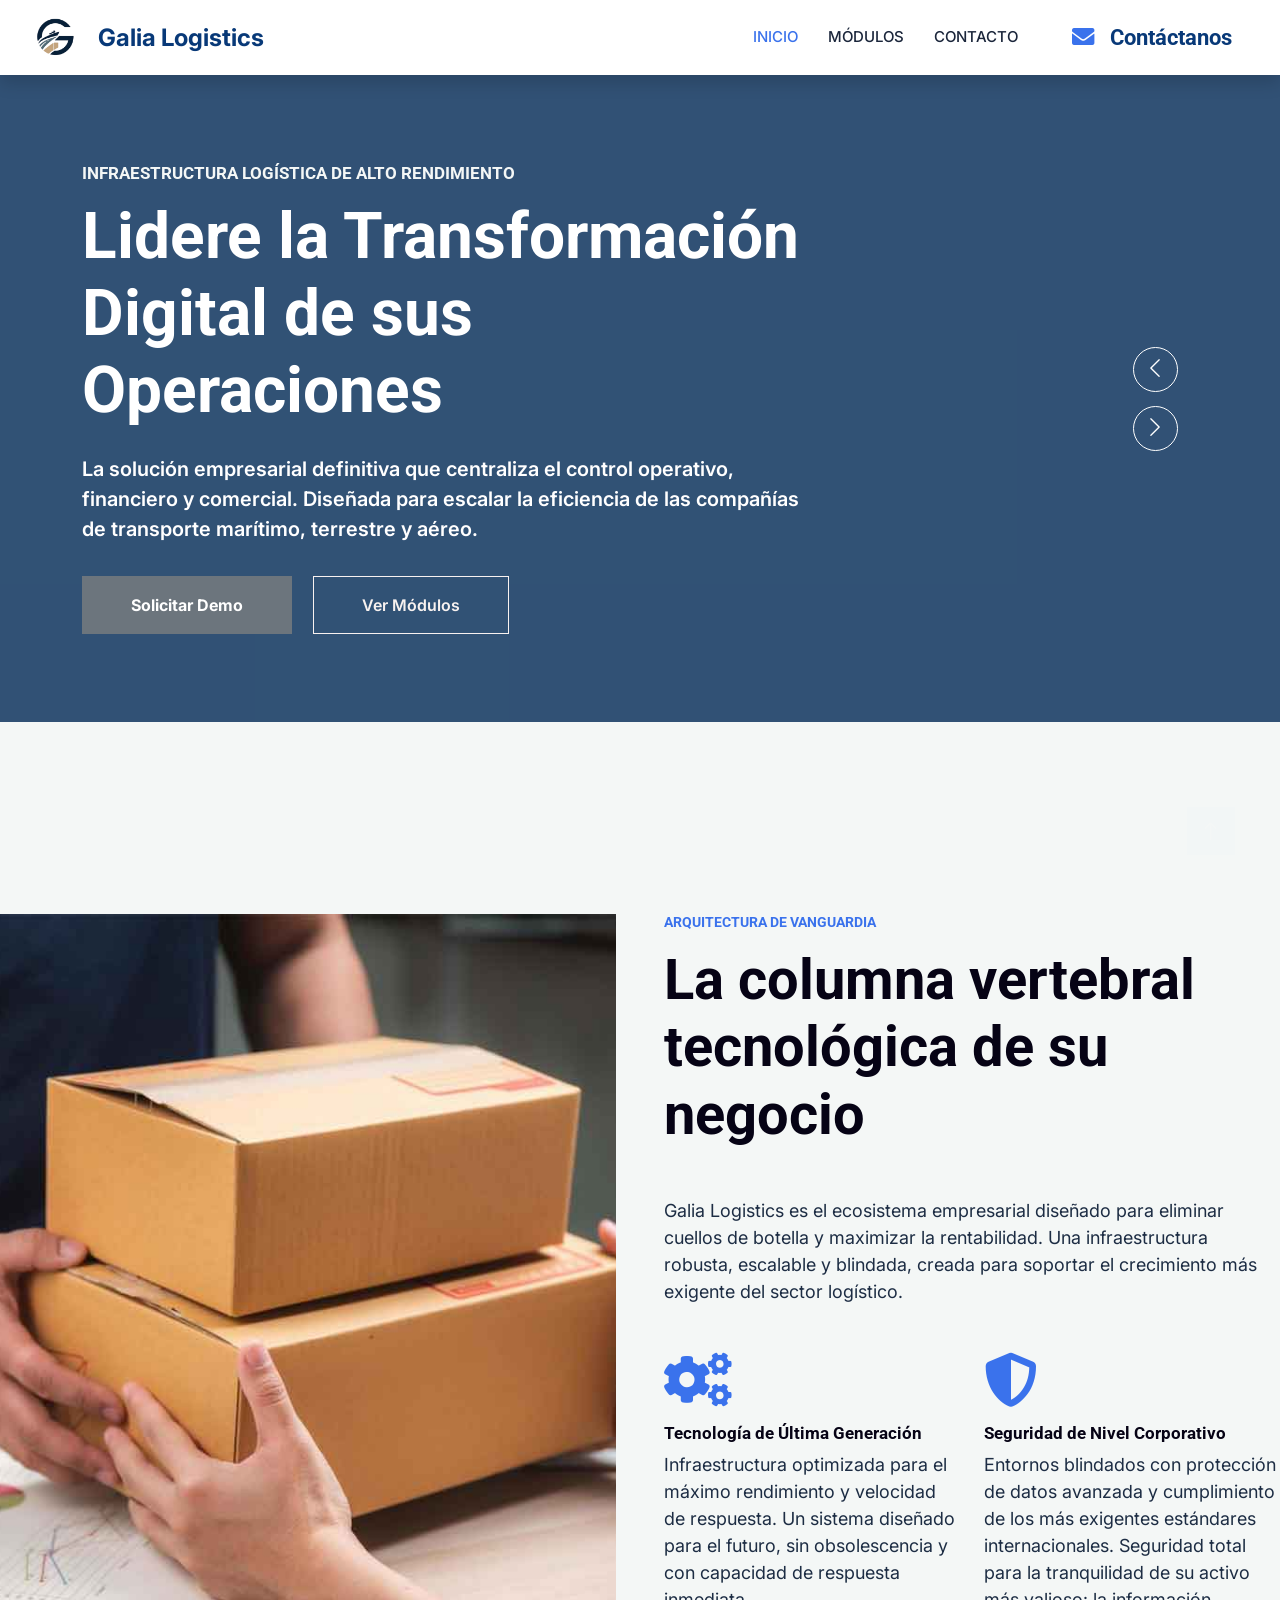
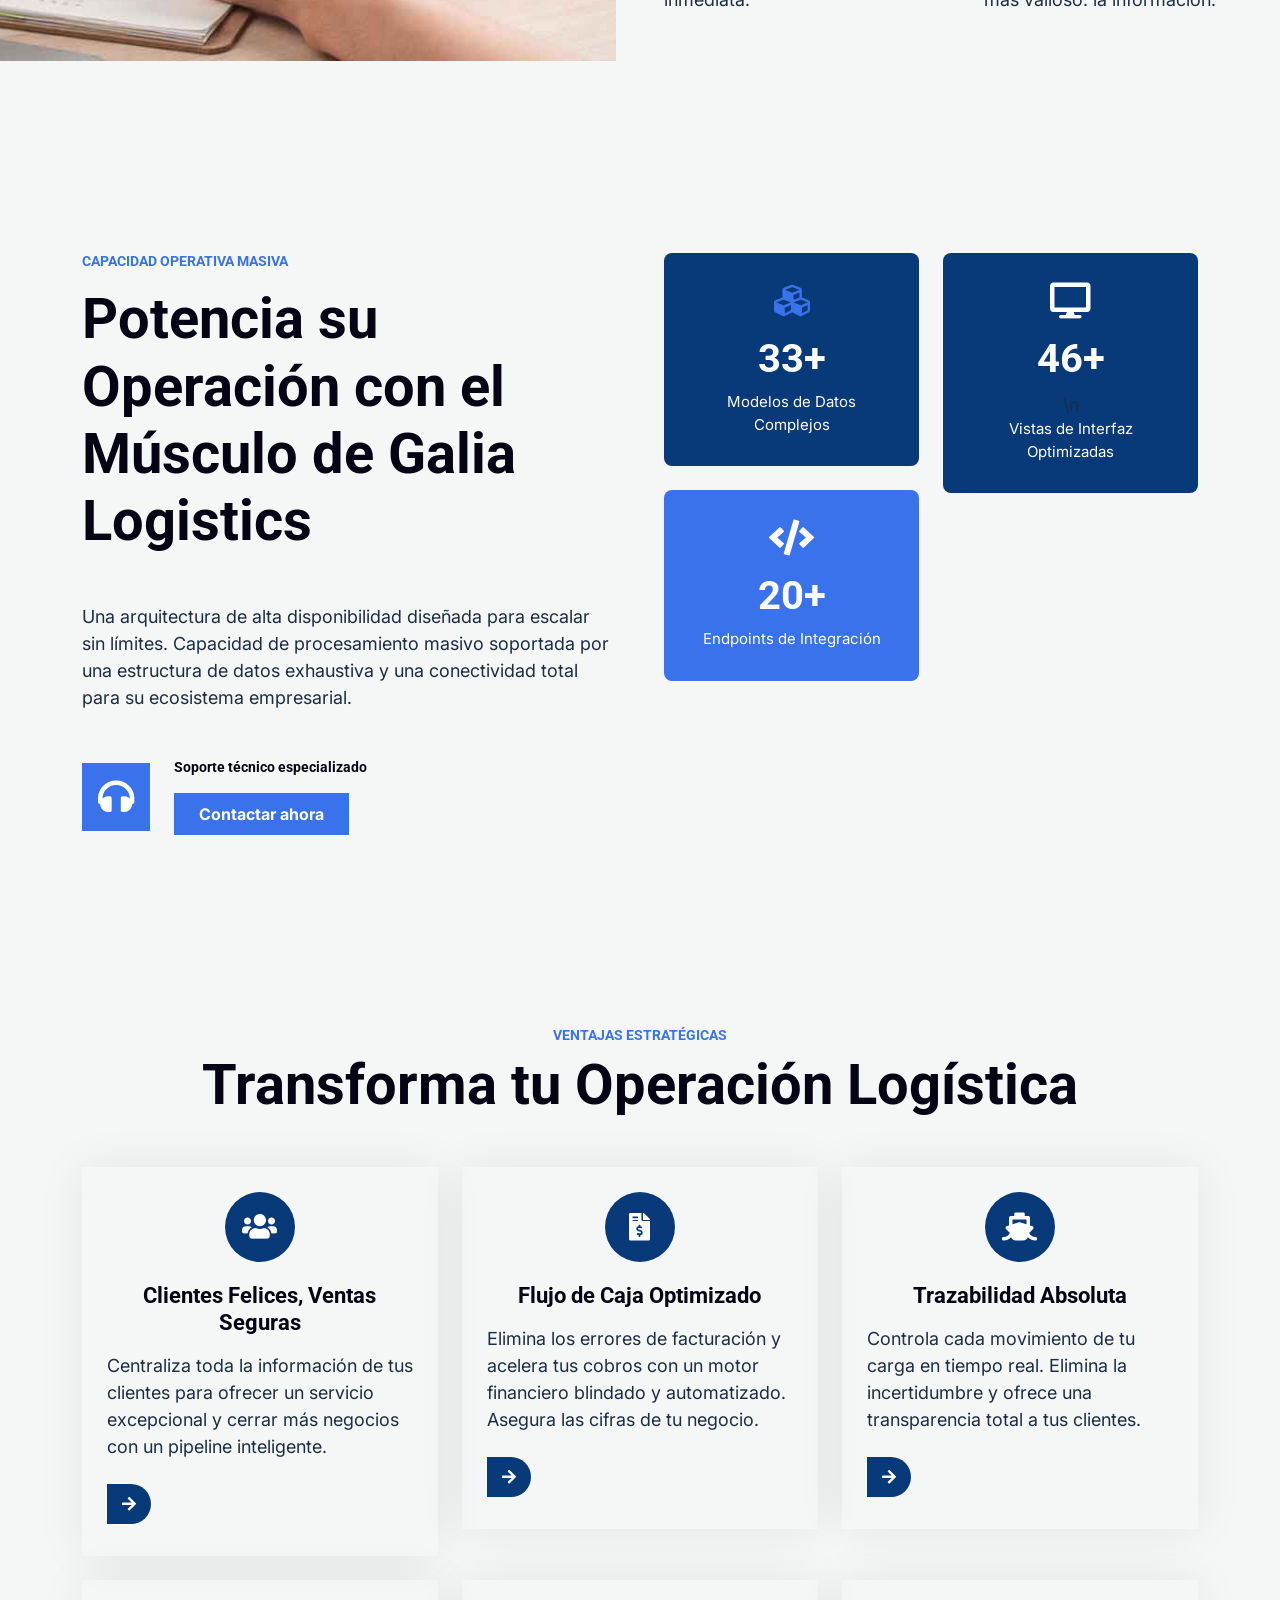
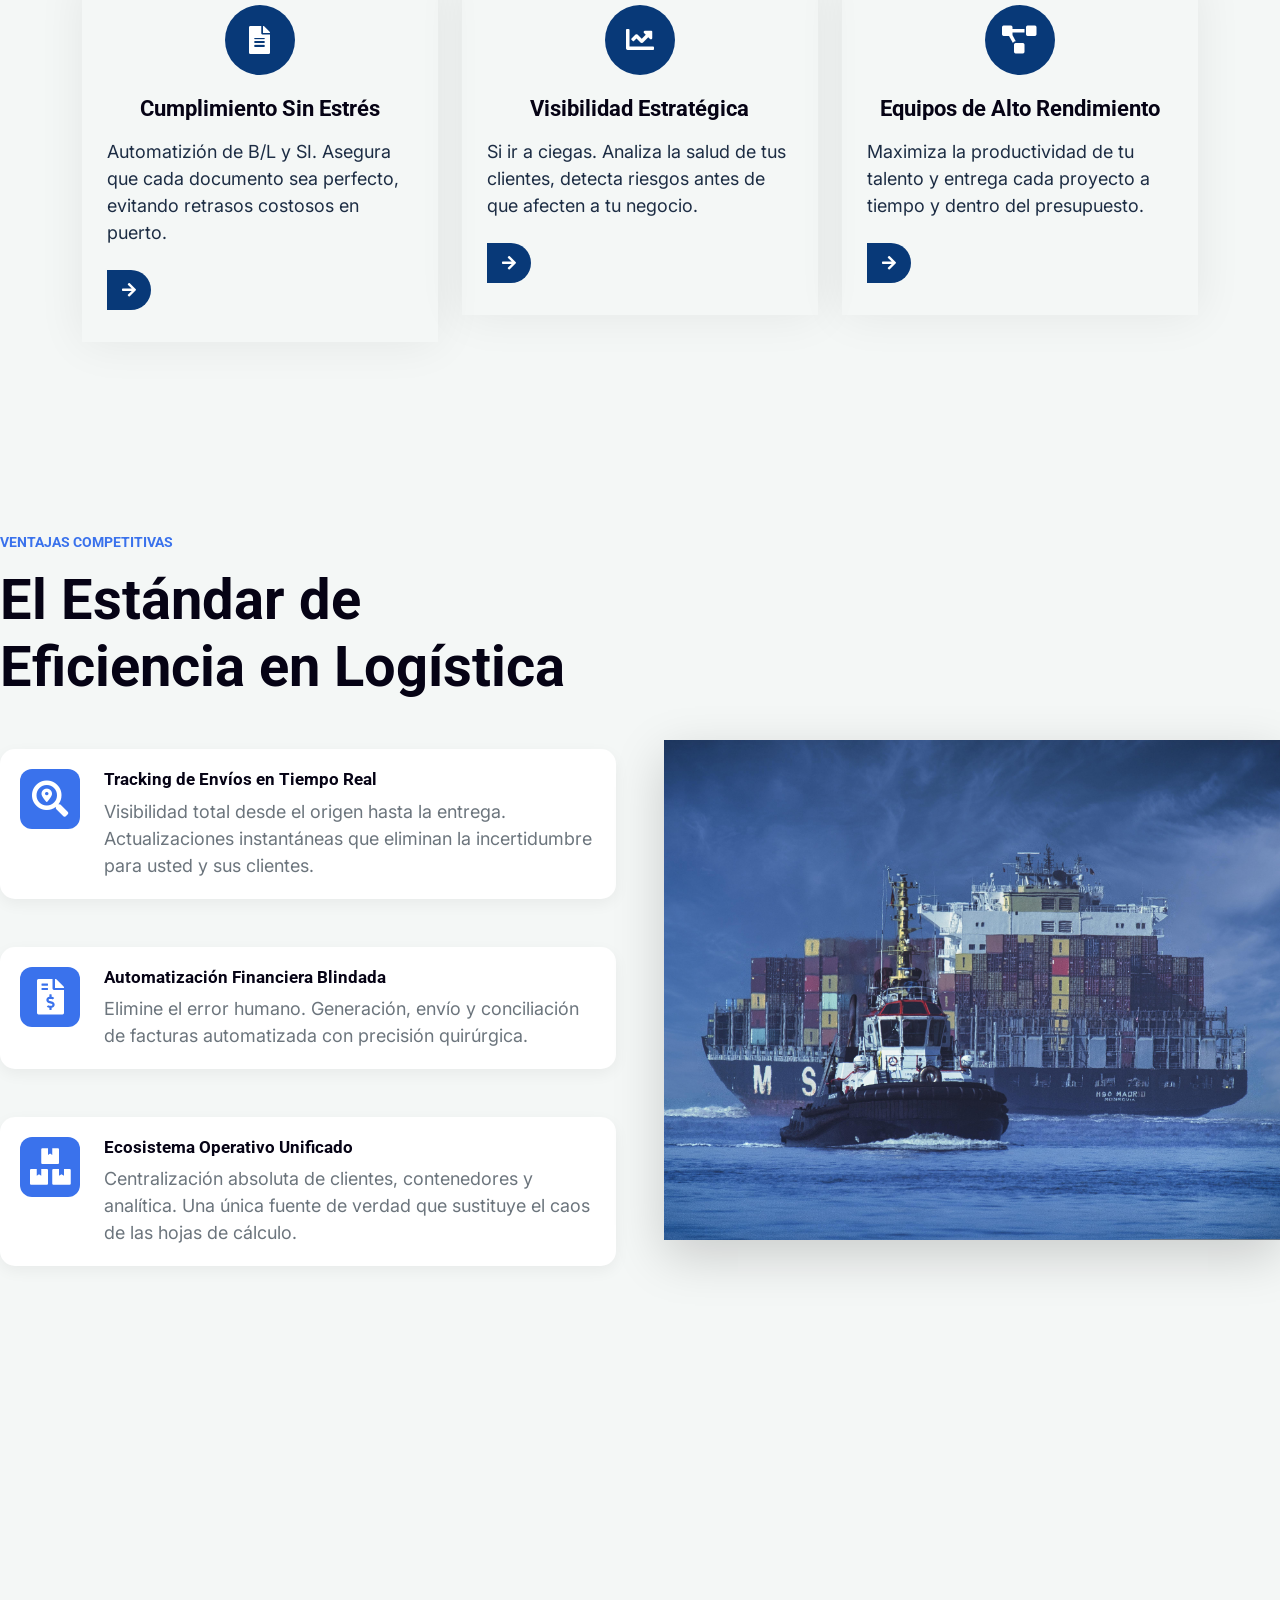
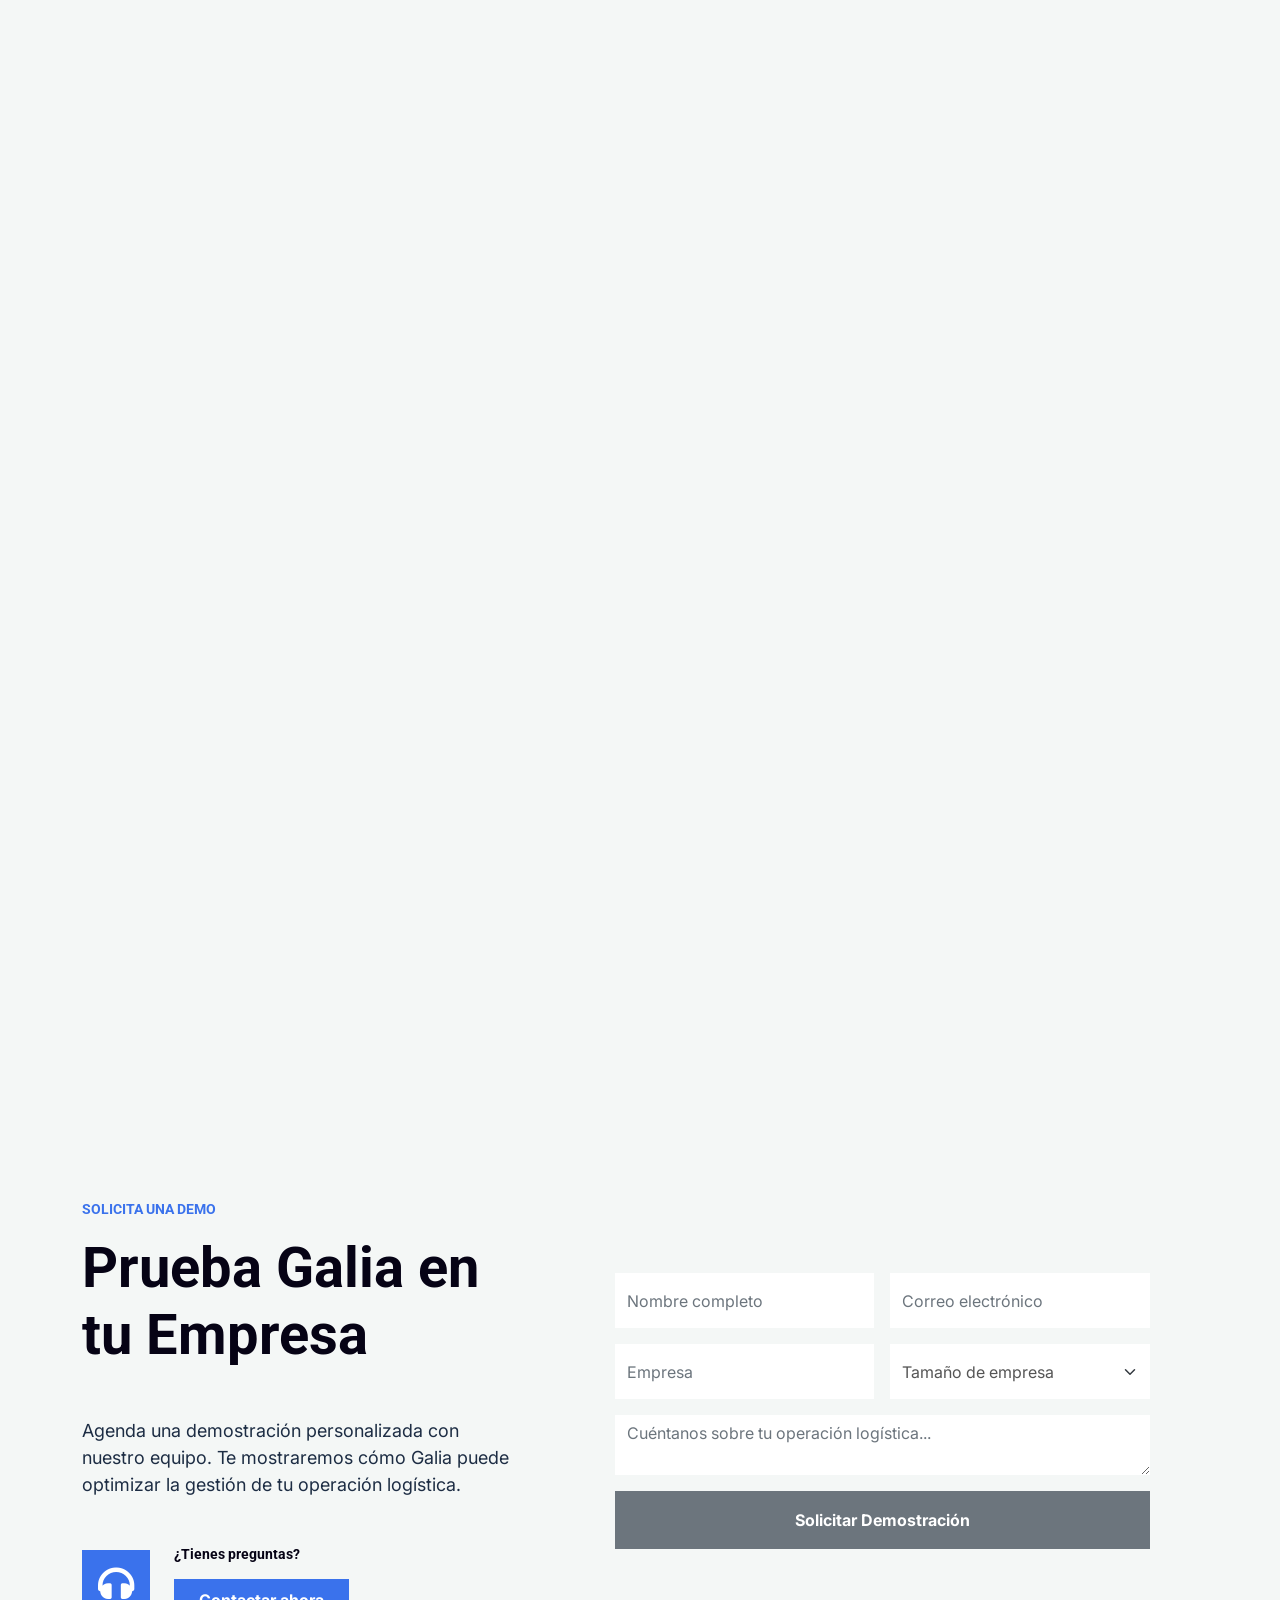
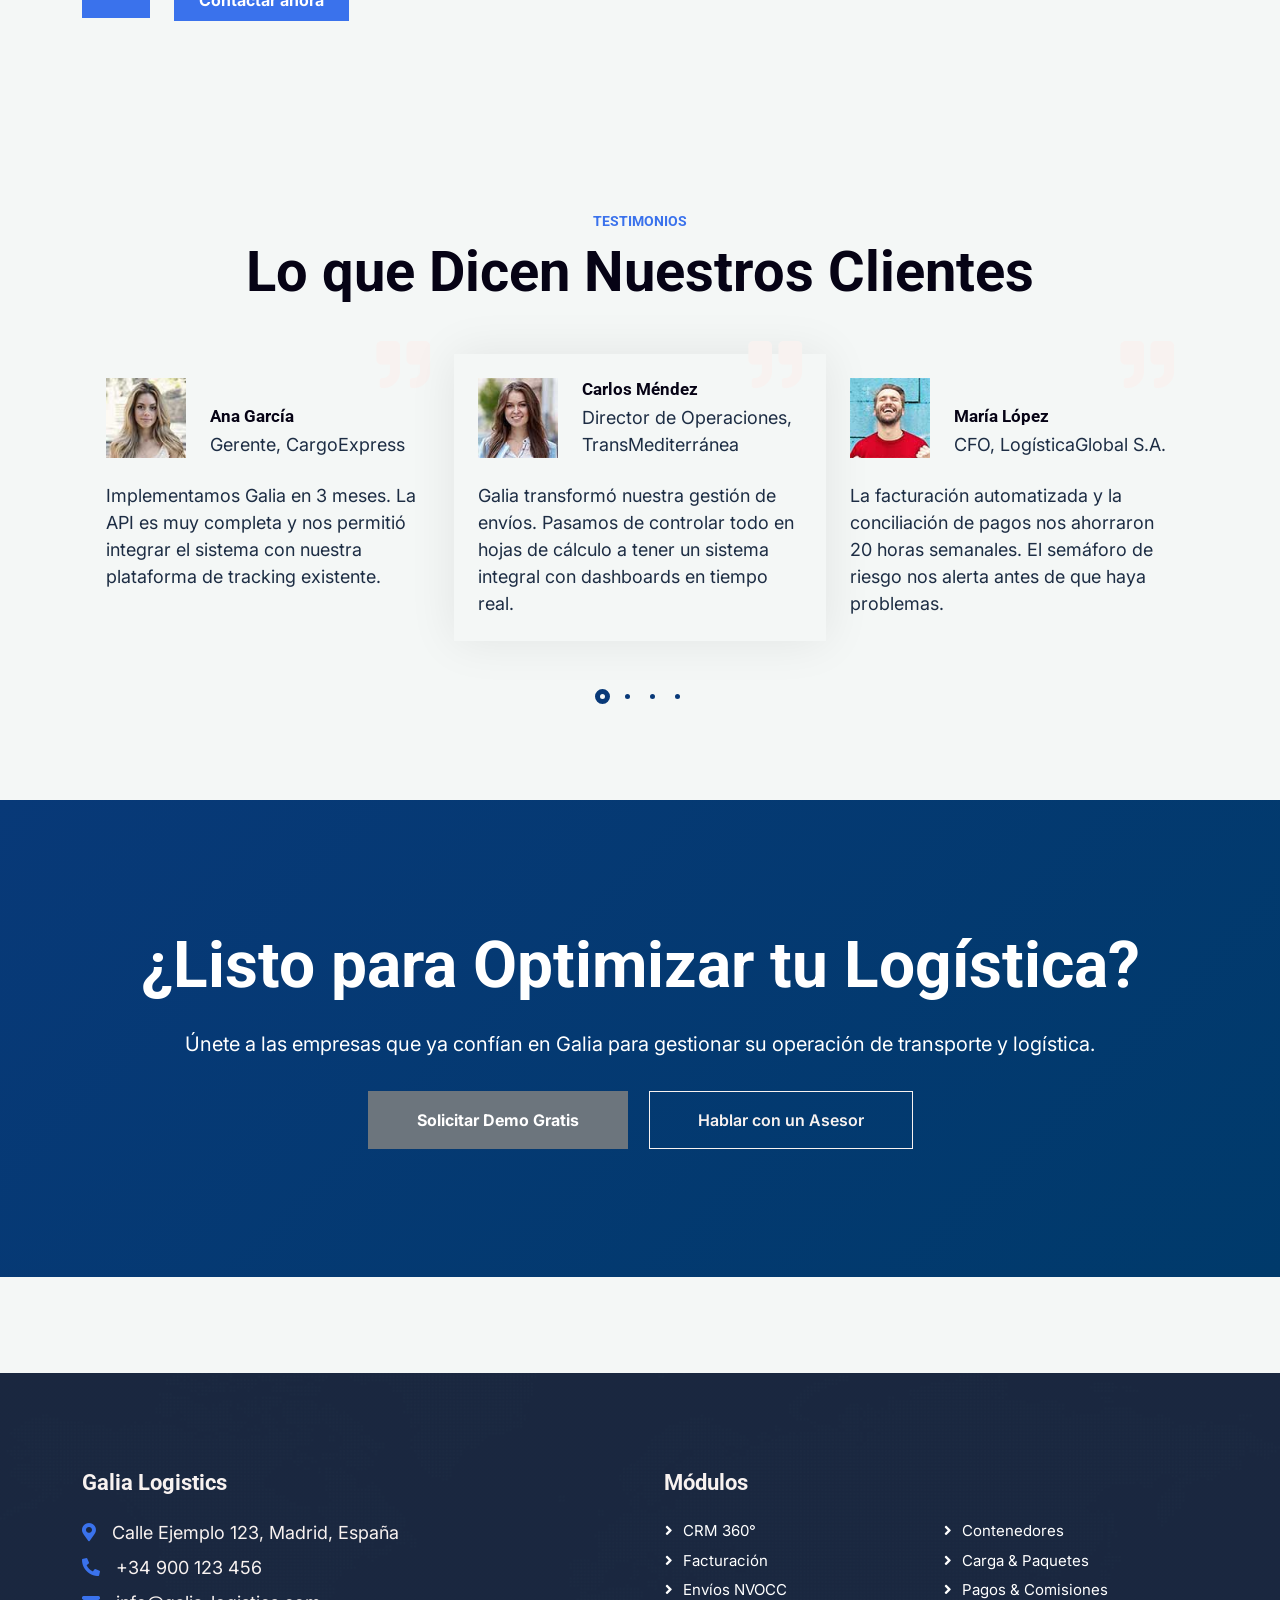
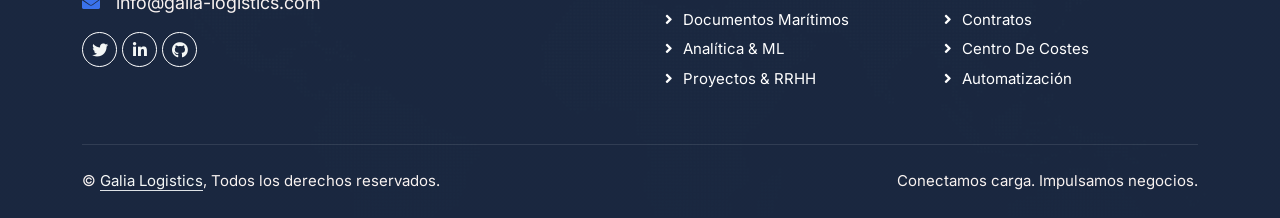
==== index.html @ 7c25c816 "Initial commit" ====
<!DOCTYPE html>
<html lang="es">

<head>
    <meta charset="utf-8">
    <title>Galia Logistics | ERP Inteligente para Transporte y Logística</title>
    <meta content="width=device-width, initial-scale=1.0" name="viewport">
    <meta content="ERP especializado en el sector del transporte y la logística. Gestión de flotas, rutas, facturación, envíos y más." name="description">
    <meta content="ERP logística, transporte, NVOCC, facturación, envíos, contenedores, flotas" name="keywords">

    <!-- Favicon -->
    <link href="img/favicon.ico" rel="icon">

    <!-- Google Web Fonts -->
    <link rel="preconnect" href="https://fonts.googleapis.com">
    <link rel="preconnect" href="https://fonts.gstatic.com" crossorigin>
    <link href="https://fonts.googleapis.com/css2?family=Inter:wght@400;600&family=Roboto:wght@500;700&display=swap" rel="stylesheet">

    <!-- Icon Font Stylesheet -->
    <link href="https://cdnjs.cloudflare.com/ajax/libs/font-awesome/5.10.0/css/all.min.css" rel="stylesheet">
    <link href="https://cdn.jsdelivr.net/npm/bootstrap-icons@1.4.1/font/bootstrap-icons.css" rel="stylesheet">

    <!-- Libraries Stylesheet -->
    <link href="lib/animate/animate.min.css" rel="stylesheet">
    <link href="lib/owlcarousel/assets/owl.carousel.min.css" rel="stylesheet">

    <!-- Customized Bootstrap Stylesheet -->
    <link href="css/bootstrap.min.css" rel="stylesheet">

    <!-- Template Stylesheet -->
    <link href="css/style.css" rel="stylesheet">
</head>

<body>
    <!-- Spinner Start -->
    <div id="spinner" class="show bg-white position-fixed translate-middle w-100 vh-100 top-50 start-50 d-flex align-items-center justify-content-center">
        <div class="spinner-grow" style="width: 3rem; height: 3rem; background-color: var(--secondary);" role="status">
            <span class="sr-only">Loading...</span>
        </div>
    </div>
    <!-- Spinner End -->


    <!-- Navbar Start -->
    <nav class="navbar navbar-expand-lg bg-white navbar-light shadow sticky-top p-0">
        <a href="index.html" class="navbar-brand d-flex align-items-center px-4 px-lg-5">
            <img src="img/galia_logo.png" alt="Galia Logistics" style="height: 70px; width: auto;" class="me-2">
            <span class="fw-bold" style="color: var(--primary); font-size: 1.5rem;">Galia Logistics</span>
        </a>
        <button type="button" class="navbar-toggler me-4" data-bs-toggle="collapse" data-bs-target="#navbarCollapse">
            <span class="navbar-toggler-icon"></span>
        </button>
        <div class="collapse navbar-collapse" id="navbarCollapse">
            <div class="navbar-nav ms-auto p-4 p-lg-0">
                <a href="index.html" class="nav-item nav-link active">Inicio</a>
                
                <a href="service.html" class="nav-item nav-link">Módulos</a>
                
                <a href="contact.html" class="nav-item nav-link">Contacto</a>
            </div>
            <h4 class="m-0 ms-lg-4 pe-lg-5 d-none d-lg-block"><a href="contact.html" class="text-decoration-none"><i class="fa fa-envelope me-3" style="color: var(--secondary);"></i><span style="color: var(--primary);">Contáctanos</span></a></h4>
        </div>
    </nav>
    <!-- Navbar End -->


    <!-- Carousel Start -->
    <div class="container-fluid p-0 pb-5">
        <div class="owl-carousel header-carousel position-relative mb-5">
            <div class="owl-carousel-item position-relative">
                <video class="img-fluid w-100 h-100" src="img/carousel-1.mp4" poster="img/carousel-1.jpg" style="object-fit: cover;" autoplay loop muted playsinline></video>
                <div class="position-absolute top-0 start-0 w-100 h-100 d-flex align-items-center" style="background: rgba(0, 40, 85, .80);">
                    <div class="container">
                        <div class="row justify-content-start">
                            <div class="col-10 col-lg-8">
                                 <h5 class="text-uppercase mb-3 animated slideInDown" style="color: var(--light);">Infraestructura Logística de Alto Rendimiento</h5>
                                 <h1 class="display-3 text-white animated slideInDown mb-4">Lidere la Transformación Digital de sus Operaciones</h1>
                                 <p class="fs-5 fw-medium text-white mb-4 pb-2">La solución empresarial definitiva que centraliza el control operativo, financiero y comercial. Diseñada para escalar la eficiencia de las compañías de transporte marítimo, terrestre y aéreo.</p>
                                <a href="contact.html" class="btn py-md-3 px-md-5 me-3 animated slideInLeft" style="background-color: var(--accent); color: #FFFFFF; font-weight: 700;">Solicitar Demo</a>
                                <a href="service.html" class="btn btn-outline-light py-md-3 px-md-5 animated slideInRight">Ver Módulos</a>
                            </div>
                        </div>
                    </div>
                </div>
            </div>
            <div class="owl-carousel-item position-relative">
                <video class="img-fluid w-100 h-100" src="img/carousel-2.mp4" style="object-fit: cover;" autoplay loop muted playsinline></video>
                <div class="position-absolute top-0 start-0 w-100 h-100 d-flex align-items-center" style="background: rgba(0, 40, 85, .80);">
                    <div class="container">
                        <div class="row justify-content-start">
                            <div class="col-10 col-lg-8">
                                 <h5 class="text-uppercase mb-3 animated slideInDown" style="color: var(--secondary);">Inteligencia de Negocio Avanzada</h5>
                                 <h1 class="display-3 text-white animated slideInDown mb-4">Decisiones Estratégicas basadas en <span style="color: var(--secondary);">Datos Reales</span></h1>
                                 <p class="fs-5 fw-medium text-white mb-4 pb-2">Anticípese al mercado con proyecciones de ingresos precisas, scoring de salud de clientes y detección proactiva de riesgos. Transforme su información en una ventaja competitiva sostenible.</p>
                                
                                <a href="contact.html" class="btn btn-outline-light py-md-3 px-md-5 animated slideInRight">Hablar con un Asesor</a>
                            </div>
                        </div>
                    </div>
                </div>
            </div>
        </div>
    </div>
    <!-- Carousel End -->


    <!-- About Start -->
    <div class="container-fluid overflow-hidden py-5 px-lg-0">
        <div class="container about py-5 px-lg-0">
            <div class="row g-5 mx-lg-0">
                <div class="col-lg-6 ps-lg-0 wow fadeInLeft" data-wow-delay="0.1s" style="min-height: 400px;">
                    <div class="position-relative h-100">
                        <img class="position-absolute img-fluid w-100 h-100" src="img/about.jpg" style="object-fit: cover;" alt="Galia ERP Plataforma">
                    </div>
                </div>
                <div class="col-lg-6 about-text wow fadeInUp" data-wow-delay="0.3s">
                     <h6 class="text-uppercase mb-3" style="color: var(--teal);">Arquitectura de Vanguardia</h6>
                     <h1 class="mb-5">La columna vertebral tecnológica de su negocio</h1>
                     <p class="mb-5">Galia Logistics es el ecosistema empresarial diseñado para eliminar cuellos de botella y maximizar la rentabilidad. Una infraestructura robusta, escalable y blindada, creada para soportar el crecimiento más exigente del sector logístico.</p>
                    <div class="row g-4 mb-5">
                         <div class="col-sm-6 wow fadeIn" data-wow-delay="0.5s">
                             <i class="fa fa-cogs fa-3x mb-3" style="color: var(--secondary);"></i>
                             <h5>Tecnología de Última Generación</h5>
                             <p class="m-0">Infraestructura optimizada para el máximo rendimiento y velocidad de respuesta. Un sistema diseñado para el futuro, sin obsolescencia y con capacidad de respuesta inmediata.</p>
                         </div>
                         <div class="col-sm-6 wow fadeIn" data-wow-delay="0.7s">
                             <i class="fa fa-shield-alt fa-3x mb-3" style="color: var(--secondary);"></i>
                             <h5>Seguridad de Nivel Corporativo</h5>
                             <p class="m-0">Entornos blindados con protección de datos avanzada y cumplimiento de los más exigentes estándares internacionales. Seguridad total para la tranquilidad de su activo más valioso: la información.</p>
                         </div>
                    </div>
                    
                </div>
            </div>
        </div>
    </div>
    <!-- About End -->


    <!-- Fact Start -->
    <div class="container-xxl py-5">
        <div class="container py-5">
            <div class="row g-5">
                <div class="col-lg-6 wow fadeInUp" data-wow-delay="0.1s">
                     <h6 class="text-uppercase mb-3" style="color: var(--teal);">Capacidad Operativa Masiva</h6>
                     <h1 class="mb-5">Potencia su Operación con el Músculo de Galia Logistics</h1>
                     <p class="mb-5">Una arquitectura de alta disponibilidad diseñada para escalar sin límites. Capacidad de procesamiento masivo soportada por una estructura de datos exhaustiva y una conectividad total para su ecosistema empresarial.</p>
                    <div class="d-flex align-items-center">
                        <i class="fa fa-headphones fa-2x flex-shrink-0 p-3 text-white" style="background-color: var(--secondary);"></i>
                        <div class="ps-4">
                            <h6>Soporte técnico especializado</h6>
                            <a href="contact.html" class="btn py-2 px-4 mt-2" style="background-color: var(--secondary); color: #FFFFFF; font-weight: 700;">Contactar ahora</a>
                        </div>
                    </div>
                </div>
                <div class="col-lg-6">
                    <div class="row g-4">
                        <div class="col-sm-6">
                            <div class="stat-card wow fadeIn" data-wow-delay="0.3s">
                                <i class="fa fa-cubes fa-2x mb-3" style="color: var(--secondary);"></i>
                                 <h2 class="text-white mb-2"><span data-toggle="counter-up">50</span>+</h2>                              <p class="text-white mb-0">Modelos de Datos Complejos</p>
                            </div>
                            <div class="stat-card mt-4 wow fadeIn" data-wow-delay="0.5s" style="background-color: var(--teal);">
                                <i class="fa fa-code fa-2x mb-3 text-white"></i>
                                 <h2 class="text-white mb-2"><span data-toggle="counter-up">30</span>+</h2>                              <p class="text-white mb-0">Endpoints de Integración</p>
                            </div>
                        </div>
                        <div class="col-sm-6">
                            <div class="stat-card mt-4 mt-sm-0 wow fadeIn" data-wow-delay="0.7s" style="background-color: var(--primary);">
                                <i class="fa fa-desktop fa-2x mb-3 text-white"></i>
                                 <h2 class="text-white mb-2"><span data-toggle="counter-up">70</span>+</h2>\n                                 <p class="text-white mb-0">Vistas de Interfaz Optimizadas</p>
                            </div>
                        </div>
                    </div>
                </div>
            </div>
        </div>
    </div>
    <!-- Fact End -->


    <!-- Service Start -->
    <div class="container-xxl py-5">
        <div class="container py-5">
            <div class="text-center wow fadeInUp" data-wow-delay="0.1s">
                <h6 class="text-uppercase" style="color: var(--teal);">Ventajas Estratégicas</h6>
                <h1 class="mb-5">Transforma tu Operación Logística</h1>
            </div>
            <div class="row g-4">
                <div class="col-md-6 col-lg-4 wow fadeInUp" data-wow-delay="0.3s">
                    <div class="service-item p-4 module-item">
                        <div class="module-icon mx-auto">
                            <i class="fa fa-users"></i>
                        </div>
                        <h4 class="mb-3 text-center">Clientes Felices, Ventas Seguras</h4>
                        <p>Centraliza toda la información de tus clientes para ofrecer un servicio excepcional y cerrar más negocios con un pipeline inteligente.</p>
                        <a class="btn-slide mt-2" href="service.html"><i class="fa fa-arrow-right"></i><span>Ver Más</span></a>
                    </div>
                </div>
                <div class="col-md-6 col-lg-4 wow fadeInUp" data-wow-delay="0.5s">
                    <div class="service-item p-4 module-item">
                        <div class="module-icon mx-auto">
                            <i class="fa fa-file-invoice-dollar"></i>
                        </div>
                        <h4 class="mb-3 text-center">Flujo de Caja Optimizado</h4>
                        <p>Elimina los errores de facturación y acelera tus cobros con un motor financiero blindado y automatizado. Asegura las cifras de tu negocio.</p>
                        <a class="btn-slide mt-2" href="service.html"><i class="fa fa-arrow-right"></i><span>Ver Más</span></a>
                    </div>
                </div>
                <div class="col-md-6 col-lg-4 wow fadeInUp" data-wow-delay="0.7s">
                    <div class="service-item p-4 module-item">
                        <div class="module-icon mx-auto">
                            <i class="fa fa-ship"></i>
                        </div>
                        <h4 class="mb-3 text-center">Trazabilidad Absoluta</h4>
                        <p>Controla cada movimiento de tu carga en tiempo real. Elimina la incertidumbre y ofrece una transparencia total a tus clientes.</p>
                        <a class="btn-slide mt-2" href="service.html"><i class="fa fa-arrow-right"></i><span>Ver Más</span></a>
                    </div>
                </div>
                <div class="col-md-6 col-lg-4 wow fadeInUp" data-wow-delay="0.3s">
                    <div class="service-item p-4 module-item">
                        <div class="module-icon mx-auto">
                            <i class="fa fa-file-alt"></i>
                        </div>
                        <h4 class="mb-3 text-center">Cumplimiento Sin Estrés</h4>
                        <p>Automatizión de B/L y SI. Asegura que cada documento sea perfecto, evitando retrasos costosos en puerto.</p>
                        <a class="btn-slide mt-2" href="service.html"><i class="fa fa-arrow-right"></i><span>Ver Más</span></a>
                    </div>
                </div>
                <div class="col-md-6 col-lg-4 wow fadeInUp" data-wow-delay="0.5s">
                    <div class="service-item p-4 module-item">
                        <div class="module-icon mx-auto">
                            <i class="fa fa-chart-line"></i>
                        </div>
                        <h4 class="mb-3 text-center">Visibilidad Estratégica</h4>
                        <p>Si ir a ciegas. Analiza la salud de tus clientes, detecta riesgos antes de que afecten a tu negocio.</p>
                        <a class="btn-slide mt-2" href="service.html"><i class="fa fa-arrow-right"></i><span>Ver Más</span></a>
                    </div>
                </div>
                <div class="col-md-6 col-lg-4 wow fadeInUp" data-wow-delay="0.7s">
                    <div class="service-item p-4 module-item">
                        <div class="module-icon mx-auto">
                            <i class="fa fa-project-diagram"></i>
                        </div>
                        <h4 class="mb-3 text-center">Equipos de Alto Rendimiento</h4>
                        <p>Maximiza la productividad de tu talento y entrega cada proyecto a tiempo y dentro del presupuesto.</p>
                        <a class="btn-slide mt-2" href="service.html"><i class="fa fa-arrow-right"></i><span>Ver Más</span></a>
                    </div>
                </div>
            </div>
        </div>
    </div>
    <!-- Service End -->


    <!-- Feature Start -->
    <div class="container-fluid overflow-hidden py-5 px-lg-0" style="background-color: var(--light);">
        <div class="container feature py-5 px-lg-0">
            <div class="row g-5 mx-lg-0 align-items-center">
                <div class="col-lg-6 feature-text wow fadeInUp" data-wow-delay="0.1s">
                    <h6 class="text-uppercase mb-3" style="color: var(--teal);">Ventajas Competitivas</h6>
                    <h1 class="mb-5">El Estándar de Eficiencia en Logística</h1>
                    
                    <div class="feature-item d-flex mb-5 wow fadeInUp" data-wow-delay="0.3s" style="transition: 0.3s; cursor: pointer; padding: 20px; border-radius: 15px; background: #fff; box-shadow: 0 5px 15px rgba(0,0,0,0.05);">
                        <div class="icon-box flex-shrink-0" style="background: var(--secondary); width: 60px; height: 60px; border-radius: 12px; display: flex; align-items: center; justify-content: center;">
                            <i class="fa fa-search-location fa-2x text-white"></i>
                        </div>
                        <div class="ms-4">
                            <h5 class="mb-2">Tracking de Envíos en Tiempo Real</h5>
                            <p class="mb-0 text-muted">Visibilidad total desde el origen hasta la entrega. Actualizaciones instantáneas que eliminan la incertidumbre para usted y sus clientes.</p>
                        </div>
                    </div>

                    <div class="feature-item d-flex mb-5 wow fadeIn" data-wow-delay="0.5s" style="transition: 0.3s; cursor: pointer; padding: 20px; border-radius: 15px; background: #fff; box-shadow: 0 5px 15px rgba(0,0,0,0.05);">
                        <div class="icon-box flex-shrink-0" style="background: var(--secondary); width: 60px; height: 60px; border-radius: 12px; display: flex; align-items: center; justify-content: center;">
                            <i class="fa fa-file-invoice-dollar fa-2x text-white"></i>
                        </div>
                        <div class="ms-4">
                            <h5 class="mb-2">Automatización Financiera Blindada</h5>
                            <p class="mb-0 text-muted">Elimine el error humano. Generación, envío y conciliación de facturas automatizada con precisión quirúrgica.</p>
                        </div>
                    </div>

                    <div class="feature-item d-flex mb-0 wow fadeInUp" data-wow-delay="0.7s" style="transition: 0.3s; cursor: pointer; padding: 20px; border-radius: 15px; background: #fff; box-shadow: 0 5px 15px rgba(0,0,0,0.05);">
                        <div class="icon-box flex-shrink-0" style="background: var(--secondary); width: 60px; height: 60px; border-radius: 12px; display: flex; align-items: center; justify-content: center;">
                            <i class="fa fa-boxes fa-2x text-white"></i>
                        </div>
                        <div class="ms-4">
                            <h5 class="mb-2">Ecosistema Operativo Unificado</h5>
                            <p class="mb-0 text-muted">Centralización absoluta de clientes, contenedores y analítica. Una única fuente de verdad que sustituye el caos de las hojas de cálculo.</p>
                        </div>
                    </div>
                </div>
                <div class="col-lg-6 pe-lg-0 wow fadeInRight" data-wow-delay="0.1s" style="min-height: 500px;">
                    <div class="rounded-4 overflow-hidden shadow-lg" style="box-shadow: 0 20px 40px rgba(0,0,0,0.2); height: 500px; margin-top: 180px;">
                        <img class="w-100 h-100" src="img/barco.jpg" style="object-fit: cover;" alt="Galia Logistics Operaciones">
                    </div>
                </div>
            </div>
        </div>
    </div>
    <!-- Feature End -->


<div class="container-xxl py-5">
        <div class="container py-5">
            <div class="text-center wow fadeInUp" data-wow-delay="0.1s">
                <h6 class="text-uppercase" style="color: var(--teal);">Infraestructura de Élite</h6>
                <h1 class="mb-5">Soporte Tecnológico para Operaciones Globales</h1>
            </div>
            <div class="text-center wow fadeInUp" data-wow-delay="0.3s">
                <span class="tech-badge">Rendimiento Optimizado</span>
                <span class="tech-badge">Alta Disponibilidad</span>
                <span class="tech-badge">Arquitectura Escalable</span>
                <span class="tech-badge">Seguridad Blindada</span>
                <span class="tech-badge">Integración Total</span>
                <span class="tech-badge">Capa de Inteligencia Artificial</span>
                <span class="tech-badge">Sincronización en Tiempo Real</span>
                <span class="tech-badge">Gestión de Datos Masivos</span>
                <span class="tech-badge">Estándares Corporativos</span>
                <span class="tech-badge">Continuidad de Negocio</span>
                <span class="tech-badge">Optimización de Recursos</span>
                <span class="tech-badge">Entornos Protegidos</span>
                <span class="tech-badge">Interconectividad Total</span>
                <span class="tech-badge">Soporte Multi-operación</span>
                <span class="tech-badge">Eficiencia Operativa</span>
                <span class="tech-badge">Capa de Abstracción de Datos</span>
                <span class="tech-badge">Flujos de Trabajo Automatizados</span>
            </div>
        </div>
    </div>


    <!-- Pricing Start -->
    <div class="container-xxl py-5">
        <div class="container py-5">
            <div class="text-center wow fadeInUp" data-wow-delay="0.1s">
                <h6 class="text-uppercase" style="color: var(--teal);">Planes de Implementación</h6>
                <h1 class="mb-5">Escoge el Plan que Necesitas</h1>
            </div>
            <div class="row g-4">
                <div class="col-md-6 col-lg-4 wow fadeInUp" data-wow-delay="0.3s">
                    <div class="price-item">
                        <div class="border-bottom p-4 mb-4">
                            <h5 mb-1" style="color: var(--secondary);">Starter</h5>
                            <h1 class="display-5 mb-0">
                                <small class="align-top" style="font-size: 22px; line-height: 45px;">€</small>499<small
                                    class="align-bottom" style="font-size: 16px; line-height: 40px;">/ mes</small>
                            </h1>
                        </div>
                        <div class="p-4 pt-0">
                            <p><i class="fa fa-check text-success me-3"></i>Hasta 5 usuarios</p>
                            <p><i class="fa fa-check text-success me-3"></i>CRM + Facturación</p>
                            <p><i class="fa fa-check text-success me-3"></i>Gestión de envíos básica</p>
                            <p><i class="fa fa-check text-success me-3"></i>Soporte por email</p>
                            <p><i class="fa fa-check text-success me-3"></i>Actualizaciones incluidas</p>
                            <a class="btn-slide mt-2" href="contact.html"><i class="fa fa-arrow-right"></i><span>Contactar</span></a>
                        </div>
                    </div>
                </div>
                <div class="col-md-6 col-lg-4 wow fadeInUp" data-wow-delay="0.5s">
                    <div class="price-item" style="border: 2px solid var(--secondary);">
                        <div class="border-bottom p-4 mb-4">
                            <h5 class="mb-1" style="color: var(--secondary);">Professional</h5>
                            <h1 class="display-5 mb-0">
                                <small class="align-top" style="font-size: 22px; line-height: 45px;">€</small>1.299<small
                                    class="align-bottom" style="font-size: 16px; line-height: 40px;">/ mes</small>
                            </h1>
                        </div>
                        <div class="p-4 pt-0">
                            <p><i class="fa fa-check text-success me-3"></i>Hasta 20 usuarios</p>
                            <p><i class="fa fa-check text-success me-3"></i>Módulos completos NVOCC</p>
                            <p><i class="fa fa-check text-success me-3"></i>Análisis ML + Dashboards</p>
                            <p><i class="fa fa-check text-success me-3"></i>API completa</p>
                            <p><i class="fa fa-check text-success me-3"></i>Soporte prioritario</p>
                            <a class="btn-slide mt-2" href="contact.html"><i class="fa fa-arrow-right"></i><span>Contactar</span></a>
                        </div>
                    </div>
                </div>
                <div class="col-md-6 col-lg-4 wow fadeInUp" data-wow-delay="0.7s">
                    <div class="price-item">
                        <div class="border-bottom p-4 mb-4">
                            <h5 class="mb-1" style="color: var(--secondary);">Enterprise</h5>
                            <h1 class="display-5 mb-0">
                                <small class="align-top" style="font-size: 22px; line-height: 45px;">€</small>Custom<small
                                    class="align-bottom" style="font-size: 16px; line-height: 40px;">/ mes</small>
                            </h1>
                        </div>
                        <div class="p-4 pt-0">
                            <p><i class="fa fa-check text-success me-3"></i>Usuarios ilimitados</p>
                            <p><i class="fa fa-check text-success me-3"></i>Personalización completa</p>
                            <p><i class="fa fa-check text-success me-3"></i>On-premise o Cloud</p>
                            <p><i class="fa fa-check text-success me-3"></i>SLA garantizado</p>
                            <p><i class="fa fa-check text-success me-3"></i>Soporte 24/7</p>
                            <a class="btn-slide mt-2" href="contact.html"><i class="fa fa-arrow-right"></i><span>Contactar</span></a>
                        </div>
                    </div>
                </div>
            </div>
        </div>
    </div>
    <!-- Pricing End -->


    <!-- Quote Start -->
    <div class="container-xxl py-5">
        <div class="container py-5">
            <div class="row g-5 align-items-center">
                <div class="col-lg-5 wow fadeInUp" data-wow-delay="0.1s">
                    <h6 class="text-uppercase mb-3" style="color: var(--teal);">Solicita una Demo</h6>
                    <h1 class="mb-5">Prueba Galia en tu Empresa</h1>
                    <p class="mb-5">Agenda una demostración personalizada con nuestro equipo. Te mostraremos cómo Galia puede optimizar la gestión de tu operación logística.</p>
                    <div class="d-flex align-items-center">
                        <i class="fa fa-headphones fa-2x flex-shrink-0 p-3 text-white" style="background-color: var(--secondary);"></i>
                        <div class="ps-4">
                            <h6>¿Tienes preguntas?</h6>
                            <a href="contact.html" class="btn py-2 px-4 mt-2" style="background-color: var(--secondary); color: #FFFFFF; font-weight: 700;">Contactar ahora</a>
                        </div>
                    </div>
                </div>
                <div class="col-lg-7">
                    <div class="bg-light text-center p-5 wow fadeIn" data-wow-delay="0.5s">
                        <form>
                            <div class="row g-3">
                                <div class="col-12 col-sm-6">
                                    <input type="text" class="form-control border-0" placeholder="Nombre completo" style="height: 55px;">
                                </div>
                                <div class="col-12 col-sm-6">
                                    <input type="email" class="form-control border-0" placeholder="Correo electrónico" style="height: 55px;">
                                </div>
                                <div class="col-12 col-sm-6">
                                    <input type="text" class="form-control border-0" placeholder="Empresa" style="height: 55px;">
                                </div>
                                <div class="col-12 col-sm-6">
                                    <select class="form-select border-0" style="height: 55px;">
                                        <option selected>Tamaño de empresa</option>
                                        <option value="1">1-10 empleados</option>
                                        <option value="2">11-50 empleados</option>
                                        <option value="3">51-200 empleados</option>
                                        <option value="4">200+ empleados</option>
                                    </select>
                                </div>
                                <div class="col-12">
                                    <textarea class="form-control border-0" placeholder="Cuéntanos sobre tu operación logística..."></textarea>
                                </div>
                                <div class="col-12">
                                    <button class="btn w-100 py-3" type="submit" style="background-color: var(--accent); color: #FFFFFF; font-weight: 700;">Solicitar Demostración</button>
                                </div>
                            </div>
                        </form>
                    </div>
                </div>
            </div>
        </div>
    </div>
    <!-- Quote End -->


    <!-- Testimonial Start -->
    <div class="container-xxl py-5 wow fadeInUp" data-wow-delay="0.1s">
        <div class="container py-5">
            <div class="text-center">
                <h6 class="text-uppercase" style="color: var(--teal);">Testimonios</h6>
                <h1 class="mb-0">Lo que Dicen Nuestros Clientes</h1>
            </div>
            <div class="owl-carousel testimonial-carousel wow fadeInUp" data-wow-delay="0.1s">
                <div class="testimonial-item p-4 my-5">
                    <i class="fa fa-quote-right fa-3x text-light position-absolute top-0 end-0 mt-n3 me-4"></i>
                    <div class="d-flex align-items-end mb-4">
                        <img class="img-fluid flex-shrink-0" src="img/testimonial-1.jpg" style="width: 80px; height: 80px;">
                        <div class="ms-4">
                            <h5 class="mb-1">Carlos Méndez</h5>
                            <p class="m-0">Director de Operaciones, TransMediterránea</p>
                        </div>
                    </div>
                    <p class="mb-0">Galia transformó nuestra gestión de envíos. Pasamos de controlar todo en hojas de cálculo a tener un sistema integral con dashboards en tiempo real.</p>
                </div>
                <div class="testimonial-item p-4 my-5">
                    <i class="fa fa-quote-right fa-3x text-light position-absolute top-0 end-0 mt-n3 me-4"></i>
                    <div class="d-flex align-items-end mb-4">
                        <img class="img-fluid flex-shrink-0" src="img/testimonial-2.jpg" style="width: 80px; height: 80px;">
                        <div class="ms-4">
                            <h5 class="mb-1">María López</h5>
                            <p class="m-0">CFO, LogísticaGlobal S.A.</p>
                        </div>
                    </div>
                    <p class="mb-0">La facturación automatizada y la conciliación de pagos nos ahorraron 20 horas semanales. El semáforo de riesgo nos alerta antes de que haya problemas.</p>
                </div>
                <div class="testimonial-item p-4 my-5">
                    <i class="fa fa-quote-right fa-3x text-light position-absolute top-0 end-0 mt-n3 me-4"></i>
                    <div class="d-flex align-items-end mb-4">
                        <img class="img-fluid flex-shrink-0" src="img/testimonial-3.jpg" style="width: 80px; height: 80px;">
                        <div class="ms-4">
                            <h5 class="mb-1">Javier Rodríguez</h5>
                            <p class="m-0">CEO, NVOCC Iberia</p>
                        </div>
                    </div>
                    <p class="mb-0">La gestión de Bookings y Bill of Lading es excepcional. Galia entiende las necesidades reales del sector marítimo.</p>
                </div>
                <div class="testimonial-item p-4 my-5">
                    <i class="fa fa-quote-right fa-3x text-light position-absolute top-0 end-0 mt-n3 me-4"></i>
                    <div class="d-flex align-items-end mb-4">
                        <img class="img-fluid flex-shrink-0" src="img/testimonial-4.jpg" style="width: 80px; height: 80px;">
                        <div class="ms-4">
                            <h5 class="mb-1">Ana García</h5>
                            <p class="m-0">Gerente, CargoExpress</p>
                        </div>
                    </div>
                    <p class="mb-0">Implementamos Galia en 3 meses. La API es muy completa y nos permitió integrar el sistema con nuestra plataforma de tracking existente.</p>
                </div>
            </div>
        </div>
    </div>
    <!-- Testimonial End -->


    <!-- CTA Start -->
    <div class="container-fluid cta-section wow fadeInUp" data-wow-delay="0.1s">
        <div class="container text-center py-5">
            <h1 class="display-3 text-white animated slideInDown mb-4">¿Listo para Optimizar tu Logística?</h1>
            <p class="fs-5 mb-4 pb-2">Únete a las empresas que ya confían en Galia para gestionar su operación de transporte y logística.</p>
            <a href="contact.html" class="btn py-md-3 px-md-5 me-3 animated slideInLeft" style="background-color: var(--accent); color: #FFFFFF; font-weight: 700;">Solicitar Demo Gratis</a>
            <a href="contact.html" class="btn btn-outline-light py-md-3 px-md-5 animated slideInRight">Hablar con un Asesor</a>
        </div>
    </div>
    <!-- CTA End -->


    <!-- Footer Start -->
    <div class="container-fluid text-light footer pt-5 wow fadeIn" data-wow-delay="0.1s" style="margin-top: 6rem; background-color: var(--primary);">
        <div class="container py-5">
            <div class="row g-5">
                <div class="col-lg-6 col-md-6">
                    <h4 class="text-light mb-4">Galia Logistics</h4>
                    <p class="mb-2"><i class="fa fa-map-marker-alt me-3" style="color: var(--secondary);"></i>Calle Ejemplo 123, Madrid, España</p>
                    <p class="mb-2"><i class="fa fa-phone-alt me-3" style="color: var(--secondary);"></i>+34 900 123 456</p>
                    <p class="mb-2"><i class="fa fa-envelope me-3" style="color: var(--secondary);"></i>info@galia-logistics.com</p>
                    <div class="d-flex pt-2">
                        <a class="btn btn-outline-light btn-social" href="#"><i class="fab fa-twitter"></i></a>
                        <a class="btn btn-outline-light btn-social" href="#"><i class="fab fa-linkedin-in"></i></a>
                        <a class="btn btn-outline-light btn-social" href="#"><i class="fab fa-github"></i></a>
                    </div>
                </div>
                <div class="col-lg-6 col-md-6">
                    <h4 class="text-light mb-4">Módulos</h4>
                    <div class="row">
                        <div class="col-6">
                            <a class="btn btn-link" href="service.html">CRM 360°</a>
                            <a class="btn btn-link" href="service.html">Facturación</a>
                            <a class="btn btn-link" href="service.html">Envíos NVOCC</a>
                            <a class="btn btn-link" href="service.html">Documentos Marítimos</a>
                            <a class="btn btn-link" href="service.html">Analítica & ML</a>
                            <a class="btn btn-link" href="service.html">Proyectos & RRHH</a>
                        </div>
                        <div class="col-6">
                            <a class="btn btn-link" href="service.html">Contenedores</a>
                            <a class="btn btn-link" href="service.html">Carga & Paquetes</a>
                            <a class="btn btn-link" href="service.html">Pagos & Comisiones</a>
                            <a class="btn btn-link" href="service.html">Contratos</a>
                            <a class="btn btn-link" href="service.html">Centro de Costes</a>
                            <a class="btn btn-link" href="service.html">Automatización</a>
                        </div>
                    </div>
                </div>
            </div>
        </div>
        <div class="container">
            <div class="copyright">
                <div class="row">
                    <div class="col-md-6 text-center text-md-start mb-3 mb-md-0">
                        &copy; <a class="border-bottom" href="#">Galia Logistics</a>, Todos los derechos reservados.
                    </div>
                    <div class="col-md-6 text-center text-md-end">
                        Conectamos carga. Impulsamos negocios.
                    </div>
                </div>
            </div>
        </div>
    </div>
    <!-- Footer End -->


    <!-- Back to Top -->
    <a href="#" class="btn btn-lg btn-lg-square rounded-0 back-to-top" style="background-color: var(--secondary);"><i class="bi bi-arrow-up" style="color: #FFFFFF;"></i></a>


    <!-- JavaScript Libraries -->
    <script src="https://code.jquery.com/jquery-3.4.1.min.js"></script>
    <script src="https://cdn.jsdelivr.net/npm/bootstrap@5.0.0/dist/js/bootstrap.bundle.min.js"></script>
    <script src="lib/wow/wow.min.js"></script>
    <script src="lib/easing/easing.min.js"></script>
    <script src="lib/waypoints/waypoints.min.js"></script>
    <script src="lib/counterup/counterup.min.js"></script>
    <script src="lib/owlcarousel/owl.carousel.min.js"></script>

    <!-- Template Javascript -->
    <script src="js/main.js"></script>
</body>

</html>
---- css/style.css ----
/********** Galia Logistics CSS - Paleta Corporativa **********/
:root {
    --primary: #083978;
    --secondary: #3A72EC;
    --accent: #6C757D;
    --background: #f4f7f6;
    --surface: #ffffff;
    --dark: #1b263b;
    --text-primary: #1d2d44;
    --text-secondary: #6c757d;
    --border: #e2e8f0;
    --success: #2b9348;
    --warning: #e9c46a;
    --error: #d90429;
    --light: #f4f7f6;
    --teal: #3A72EC;

    /* Responsive Design Tokens */
    --bp-mobile: 480px;
    --bp-tablet: 768px;
    --bp-laptop: 1024px;
    --bp-desktop: 1440px;
    
    --font-base: 16px;
    --font-scale: 1.25;
}

.btn-primary {
    background-color: var(--primary) !important;
    border-color: var(--primary) !important;
    color: #FFFFFF !important;
}

.btn-primary:hover {
    background-color: #003a6b !important;
    border-color: #003a6b !important;
}

.btn-secondary {
    background-color: var(--secondary) !important;
    border-color: var(--secondary) !important;
    color: #FFFFFF !important;
}

.btn-secondary:hover {
    background-color: #008a7a !important;
    border-color: #008a7a !important;
}

.btn-accent {
    background-color: var(--accent) !important;
    border-color: var(--accent) !important;
    color: #FFFFFF !important;
    font-weight: 700 !important;
}

.btn-accent:hover {
    background-color: #d9550f !important;
    border-color: #d9550f !important;
    color: #FFFFFF !important;
}

.text-primary {
    color: var(--primary) !important;
}

.bg-primary {
    background-color: var(--primary) !important;
}

.bg-secondary {
    background-color: var(--secondary) !important;
}

.border-primary {
    border-color: var(--primary) !important;
}

.text-accent {
    color: var(--accent) !important;
}

.bg-accent {
    background-color: var(--accent) !important;
}

.text-secondary-custom {
    color: var(--text-secondary) !important;
}

.border-accent {
    border-color: var(--accent) !important;
}

html {
    font-size: 100%;
}

/* Fluid Typography System */
:root {
    --font-size-base: clamp(1rem, 0.95rem + 0.25vw, 1.125rem);
    --font-size-h1: clamp(2rem, 1.5rem + 2.5vw, 3.5rem);
    --font-size-h2: clamp(1.5rem, 1.2rem + 1.5vw, 2.5rem);
    --font-size-h3: clamp(1.25rem, 1.1rem + 1vw, 2rem);
    --font-size-h4: clamp(1.1rem, 1rem + 0.5vw, 1.5rem);
    --font-size-h5: clamp(1rem, 0.9rem + 0.2vw, 1.25rem);
    --font-size-h6: clamp(0.9rem, 0.8rem + 0.1vw, 1.1rem);
}

body {
    background-color: var(--background) !important;
    color: var(--text-primary);
    font-family: 'Inter', sans-serif;
    font-size: var(--font-size-base);
    line-height: 1.5;
    -webkit-font-smoothing: antialiased;
    -moz-osx-font-smoothing: grayscale;
}

h1 { font-size: var(--font-size-h1); }
h2 { font-size: var(--font-size-h2); }
h3 { font-size: var(--font-size-h3); }
h4 { font-size: var(--font-size-h4); }
h5 { font-size: var(--font-size-h5); }
h6 { font-size: var(--font-size-h6); }

.navbar {
    border-bottom: none !important;
    background-color: #FFFFFF !important;
}

.navbar-brand {
    background-color: transparent !important;
    padding: 10px 20px !important;
}

.navbar-brand img {
    height: 50px;
    width: auto;
}

.navbar-light .navbar-brand,
.navbar-light a.btn {
    height: 75px;
    background-color: transparent !important;
}

.fw-medium {
    font-weight: 600 !important;
}

.back-to-top {
    position: fixed;
    display: none;
    right: 45px;
    bottom: 45px;
    z-index: 99;
}


/*** Spinner ***/
#spinner {
    opacity: 0;
    visibility: hidden;
    transition: opacity .5s ease-out, visibility 0s linear .5s;
    z-index: 99999;
}

#spinner.show {
    transition: opacity .5s ease-out, visibility 0s linear 0s;
    visibility: visible;
    opacity: 1;
}


/*** Button ***/
.btn {
    font-weight: 600;
    transition: .5s;
}

.btn.btn-primary,
.btn.btn-secondary {
    color: #FFFFFF;
}

.btn-square {
    width: 38px;
    height: 38px;
}

.btn-sm-square {
    width: 32px;
    height: 32px;
}

.btn-lg-square {
    width: 48px;
    height: 48px;
}

.btn-square,
.btn-sm-square,
.btn-lg-square {
    padding: 0;
    display: flex;
    align-items: center;
    justify-content: center;
    font-weight: normal;
}

/*** Navbar ***/
.navbar .dropdown-toggle::after {
    border: none;
    content: "";
    font-family: "Font Awesome 5 Free";
    font-weight: 900;
    vertical-align: middle;
    margin-left: 8px;
}

.navbar-light .navbar-nav .nav-link {
    position: relative;
    margin-right: 30px;
    padding: 25px 0;
    color: var(--dark);
    font-size: 15px;
    text-transform: uppercase;
    outline: none;
    font-weight: 500;
}

.navbar-light .navbar-nav .nav-link:hover,
.navbar-light .navbar-nav .nav-link.active {
    color: var(--secondary);
}

@media (max-width: 991.98px) {
    .navbar-light .navbar-nav .nav-link  {
        margin-right: 0;
        padding: 15px 0;
        font-size: 1.1rem;
    }

    .navbar-light .navbar-nav {
        border-top: 1px solid #EEEEEE;
        padding: 20px 0;
        background: #fff;
    }
    
    .navbar-toggler {
        padding: 0.5rem 1rem;
        border: 2px solid var(--secondary);
        border-radius: 8px;
    }
}

@media (min-width: 992px) {
    .navbar-light .navbar-nav .nav-link::before {
        position: absolute;
        content: "";
        width: 0;
        height: 5px;
        top: -6px;
        left: 50%;
        background: var(--secondary);
        transition: .5s;
    }

    .navbar-light .navbar-nav .nav-link:hover::before,
    .navbar-light .navbar-nav .nav-link.active::before {
        width: 100%;
        left: 0;
    }

    .navbar .nav-item .dropdown-menu {
        display: block;
        border: none;
        margin-top: 0;
        top: 150%;
        opacity: 0;
        visibility: hidden;
        transition: .5s;
    }

    .navbar .nav-item:hover .dropdown-menu {
        top: 100%;
        visibility: visible;
        transition: .5s;
        opacity: 1;
    }
}


/*** Header ***/
@media (max-width: 768px) {
    .header-carousel .owl-carousel-item {
        position: relative;
        min-height: 500px;
    }
    
    .header-carousel .owl-carousel-item img {
        position: absolute;
        width: 100%;
        height: 100%;
        object-fit: cover;
    }

    .header-carousel .owl-carousel-item h5,
    .header-carousel .owl-carousel-item p {
        font-size: 14px !important;
        font-weight: 400 !important;
    }

    .header-carousel .owl-carousel-item h1 {
        font-size: 30px;
        font-weight: 600;
    }
}

.header-carousel .owl-nav {
    position: absolute;
    top: 50%;
    right: 8%;
    transform: translateY(-50%);
    display: flex;
    flex-direction: column;
}

.header-carousel .owl-nav .owl-prev,
.header-carousel .owl-nav .owl-next {
    margin: 7px 0;
    width: 45px;
    height: 45px;
    display: flex;
    align-items: center;
    justify-content: center;
    color: #FFFFFF;
    background: transparent;
    border: 1px solid #FFFFFF;
    border-radius: 45px;
    font-size: 22px;
    transition: .5s;
}

.header-carousel .owl-nav .owl-prev:hover,
.header-carousel .owl-nav .owl-next:hover {
    background: var(--secondary);
    border-color: var(--secondary);
}

.page-header {
    background: linear-gradient(rgba(0, 40, 85, .85), rgba(0, 40, 85, .85)), url(../img/carousel-1.jpg) center center no-repeat;
    background-size: cover;
}

.breadcrumb-item + .breadcrumb-item::before {
    color: var(--light);
}


/*** About ***/
@media (min-width: 992px) {
    .container.about {
        max-width: 1140px !important;
        margin: 0 auto !important;
    }

    .about-text {
        padding-right: 0 !important;
    }
}

@media (min-width: 1200px) {
    .container.about {
        max-width: 1320px !important;
    }
}

@media (min-width: 1400px) {
    .container.about {
        max-width: 1440px !important;
    }
}


/*** Feature ***/
@media (min-width: 992px) {
    .container.feature {
        max-width: 1140px !important;
        margin: 0 auto !important;
    }

    .feature-text {
        padding-left: 0 !important;
    }
}

@media (min-width: 1200px) {
    .container.feature {
        max-width: 1320px !important;
    }
}

@media (min-width: 1400px) {
    .container.feature {
        max-width: 1440px !important;
    }
}


/*** Service, Price & Team ***/
.service-item,
.price-item,
.team-item {
    box-shadow: 0 0 45px rgba(0, 0, 0, .07);
}

.service-item img,
.team-item img {
    transition: .5s;
}

.service-item:hover img,
.team-item:hover img {
    transform: scale(1.1);
}

.service-item a.btn-slide,
.price-item a.btn-slide,
.team-item div.btn-slide {
    position: relative;
    display: inline-block;
    overflow: hidden;
    font-size: 0;
}

.service-item a.btn-slide i,
.service-item a.btn-slide span,
.price-item a.btn-slide i,
.price-item a.btn-slide span,
.team-item div.btn-slide i,
.team-item div.btn-slide span {
    position: relative;
    height: 40px;
    padding: 0 15px;
    display: inline-flex;
    align-items: center;
    font-size: 16px;
    color: #FFFFFF;
    background: var(--primary);
    border-radius: 0 35px 35px 0;
    transition: .5s;
    z-index: 2;
}

.team-item div.btn-slide span a i {
    padding: 0 10px;
}

.team-item div.btn-slide span a:hover i {
    background: var(--secondary);
}

.service-item a.btn-slide span,
.price-item a.btn-slide span,
.team-item div.btn-slide span {
    padding-left: 0;
    left: -100%;
    z-index: 1;
}

.service-item:hover a.btn-slide i,
.price-item:hover a.btn-slide i,
.team-item:hover div.btn-slide i {
    border-radius: 0;
}

.service-item:hover a.btn-slide span,
.price-item:hover a.btn-slide span,
.team-item:hover div.btn-slide span {
    left: 0;
}

.service-item a.btn-slide:hover i,
.service-item a.btn-slide:hover span,
.price-item a.btn-slide:hover i,
.price-item a.btn-slide:hover span {
    background: var(--accent);
}


/*** Testimonial ***/
.testimonial-carousel .owl-item .testimonial-item {
    position: relative;
    transition: .5s;
}

.testimonial-carousel .owl-item.center .testimonial-item {
    box-shadow: 0 0 45px rgba(0, 0, 0, .08);
    animation: pulse 1s ease-out .5s;
}

.testimonial-carousel .owl-dots {
    display: flex;
    align-items: center;
    justify-content: center;
}

.testimonial-carousel .owl-dot {
    position: relative;
    display: inline-block;
    margin: 0 5px;
    width: 15px;
    height: 15px;
    background: var(--primary);
    border: 5px solid var(--light);
    border-radius: 15px;
    transition: .5s;
}

.testimonial-carousel .owl-dot.active {
    background: var(--light);
    border-color: var(--primary);
}


/*** Contact ***/
@media (min-width: 992px) {
    .container.contact-page {
        max-width: 1140px !important;
        margin: 0 auto !important;
    }

    .contact-page .contact-form {
        padding-left: 0 !important;
    }
}

@media (min-width: 1200px) {
    .container.contact-page {
        max-width: 1320px !important;
    }
}

@media (min-width: 1400px) {
    .container.contact-page {
        max-width: 1440px !important;
    }
}


/*** Footer ***/
.footer {
    background: linear-gradient(rgba(27, 38, 59, .92), rgba(27, 38, 59, .92)), url(../img/map.png) center center no-repeat;
    background-size: cover;
}

.footer .btn.btn-social {
    margin-right: 5px;
    width: 35px;
    height: 35px;
    display: flex;
    align-items: center;
    justify-content: center;
    color: var(--light);
    border: 1px solid #FFFFFF;
    border-radius: 35px;
    transition: .3s;
}

.footer .btn.btn-social:hover {
    color: var(--primary);
}

.footer .btn.btn-link {
    display: block;
    margin-bottom: 5px;
    padding: 0;
    text-align: left;
    color: #FFFFFF;
    font-size: 15px;
    font-weight: normal;
    text-transform: capitalize;
    transition: .3s;
}

.footer .btn.btn-link::before {
    position: relative;
    content: "\f105";
    font-family: "Font Awesome 5 Free";
    font-weight: 900;
    margin-right: 10px;
}

.footer .btn.btn-link:hover {
    letter-spacing: 1px;
    box-shadow: none;
}

.footer .copyright {
    padding: 25px 0;
    font-size: 15px;
    border-top: 1px solid rgba(256, 256, 256, .1);
}

.footer .copyright a {
    color: var(--light);
}


/*** Tables Responsiveness ***/
@media (max-width: 768px) {
    .table-responsive-custom {
        display: block;
        width: 100%;
    }

    .table-responsive-custom table, 
    .table-responsive-custom thead, 
    .table-responsive-custom tbody, 
    .table-responsive-custom th, 
    .table-responsive-custom td, 
    .table-responsive-custom tr { 
        display: block; 
    }

    .table-responsive-custom thead tr { 
        position: absolute;
        top: -9999px;
        left: -9999px;
    }

    .table-responsive-custom tr { 
        border: 1px solid var(--border);
        border-radius: 10px;
        margin-bottom: 1rem;
        background: var(--surface);
        box-shadow: 0 2px 5px rgba(0,0,0,0.05);
        padding: 10px;
    }

    .table-responsive-custom td { 
        border: none;
        border-bottom: 1px solid var(--light); 
        position: relative;
        padding-left: 50% !important; 
        text-align: right !important;
        font-size: 14px;
    }

    .table-responsive-custom td:last-child {
        border-bottom: 0;
    }

    .table-responsive-custom td:before { 
        content: attr(data-label);
        position: absolute;
        left: 15px;
        width: 45%; 
        padding-right: 10px; 
        white-space: nowrap;
        text-align: left;
        font-weight: 700;
        color: var(--primary);
    }
}

/*** Modals Responsiveness ***/
@media (max-width: 768px) {
    .modal-dialog {
        margin: 0 !important;
        max-width: 100% !important;
        width: 100% !important;
    }

    .modal-content {
        border-radius: 0 !important;
        height: 100vh !important;
        border: none !important;
    }

    .modal-body {
        overflow-y: auto;
        padding: 1.5rem !important;
    }
}
.module-item {
    transition: .5s;
    border: 1px solid transparent;
}

.module-item:hover {
    border-color: var(--secondary);
    transform: translateY(-5px);
}

.module-icon {
    width: 70px;
    height: 70px;
    display: flex;
    align-items: center;
    justify-content: center;
    background: var(--primary);
    border-radius: 50%;
    color: #FFFFFF;
    font-size: 28px;
    margin-bottom: 20px;
    transition: .5s;
}

.module-item:hover .module-icon {
    background: var(--secondary);
}

.stat-card {
    background: var(--primary);
    padding: 30px;
    border-radius: 8px;
    text-align: center;
    transition: .5s;
}

.stat-card:hover {
    transform: translateY(-5px);
    box-shadow: 0 10px 30px rgba(0, 40, 85, .3);
}

.stat-card h2 {
    font-size: 2.5rem;
    font-weight: 700;
    color: var(--secondary);
    margin-bottom: 5px;
}

.stat-card p {
    color: #FFFFFF;
    margin-bottom: 0;
    font-size: 15px;
}

.tech-badge {
    display: inline-block;
    padding: 6px 16px;
    margin: 4px;
    background: var(--light);
    color: var(--dark);
    border-radius: 20px;
    font-size: 13px;
    font-weight: 600;
    transition: .3s;
}

.tech-badge:hover {
    background: var(--secondary);
    color: #FFFFFF;
}

.cta-section {
    background: linear-gradient(135deg, var(--primary) 0%, #003a6b 100%);
    padding: 80px 0;
}

.cta-section h1,
.cta-section p {
    color: #FFFFFF;
}

.cta-section .btn-secondary {
    background-color: var(--secondary) !important;
    color: #FFFFFF !important;
    font-weight: 700;
}

.cta-section .btn-accent {
    background-color: var(--accent) !important;
    color: #FFFFFF !important;
    font-weight: 700;
}

/*** Bootstrap Overrides ***/
.bg-light {
    background-color: var(--background) !important;
}

.text-muted {
    color: var(--text-secondary) !important;
}

.border-light {
    border-color: var(--border) !important;
}

.form-control:focus {
    border-color: var(--secondary) !important;
    box-shadow: 0 0 0 0.2rem rgba(0, 168, 150, 0.15) !important;
}

@media (max-width: 768px) {
    .form-control, .form-select {
        font-size: 16px !important; 
        height: 55px !important;
        padding: 12px 15px !important;
    }
}

.dropdown-item:hover,
.dropdown-item:focus,
.dropdown-item.active {
    background-color: rgba(0, 168, 150, 0.08) !important;
    color: var(--secondary) !important;
}

.dropdown-item.active {
    background-color: rgba(0, 168, 150, 0.12) !important;
}

a {
    color: var(--secondary);
    transition: color 0.3s ease;
}

a:hover {
    color: #008a7a;
}

.text-success {
    color: var(--success) !important;
}

.text-warning {
    color: var(--warning) !important;
}

.text-danger {
    color: var(--error) !important;
}
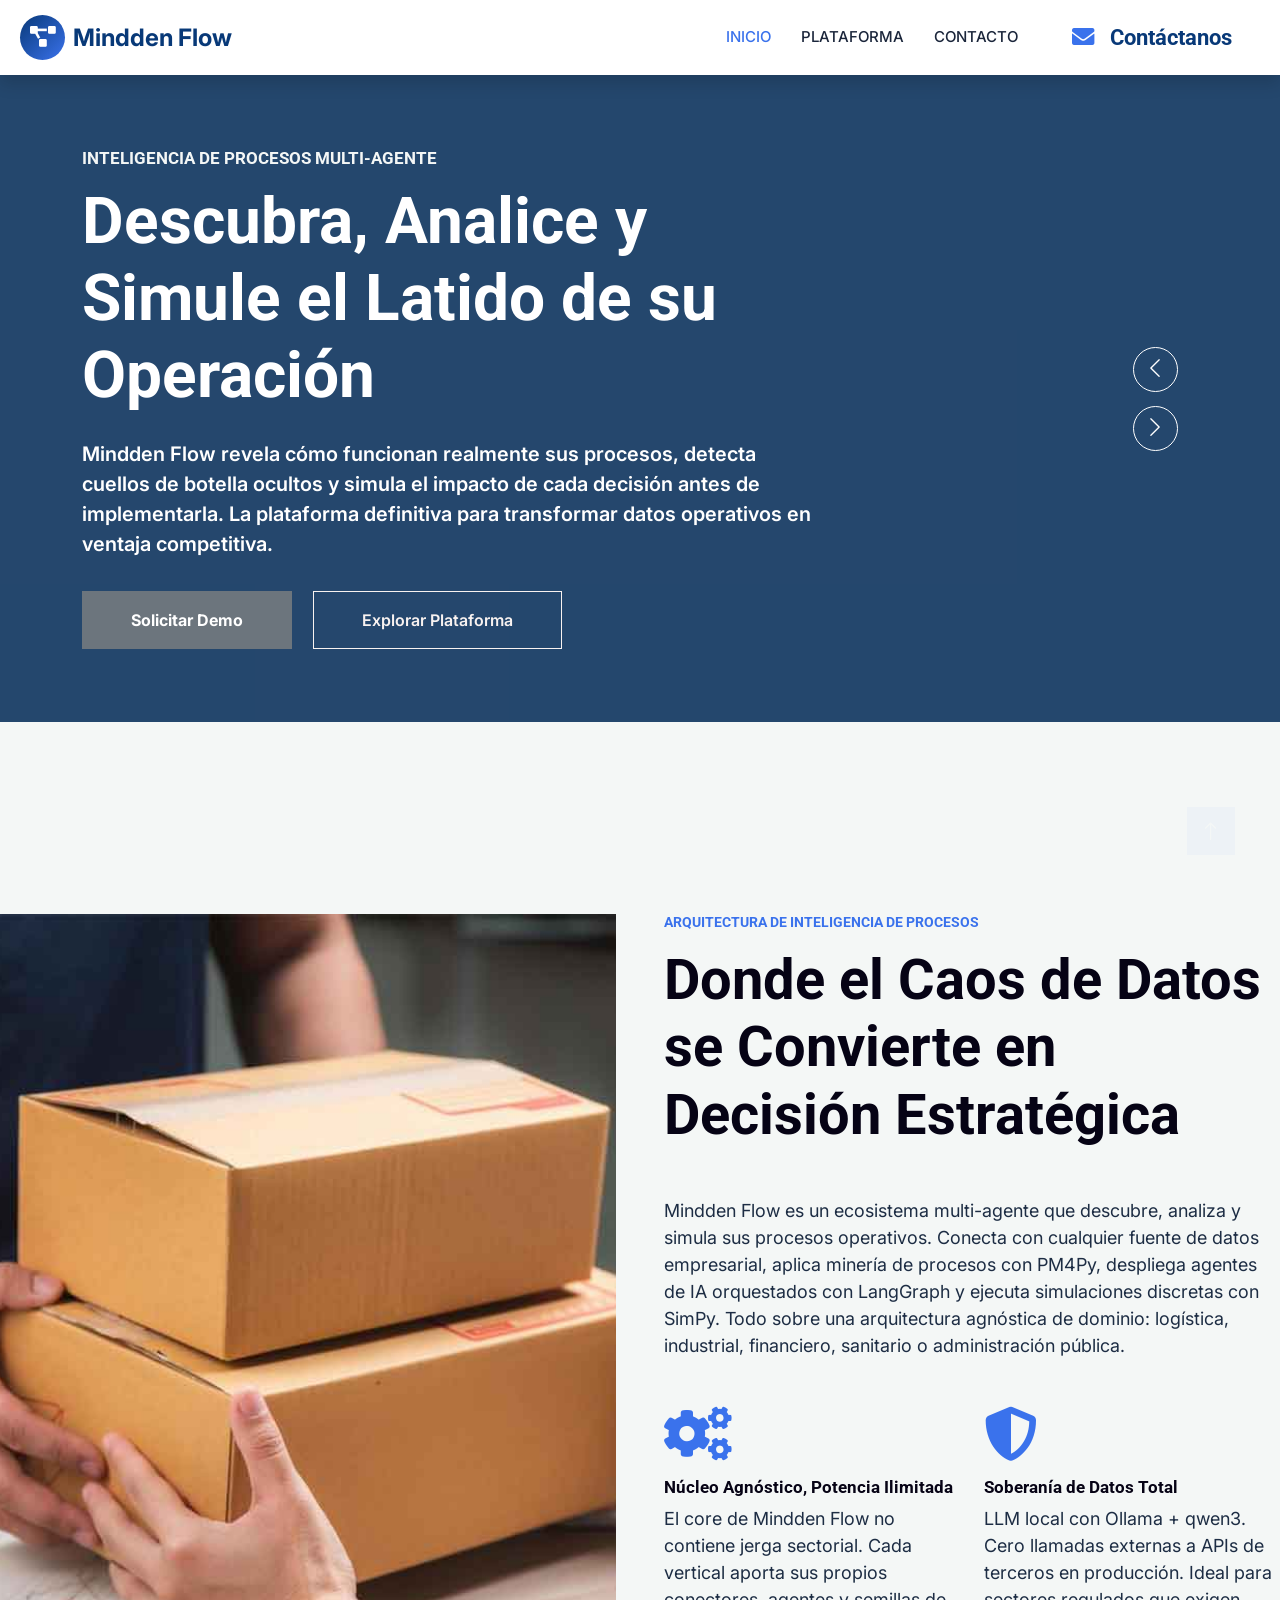
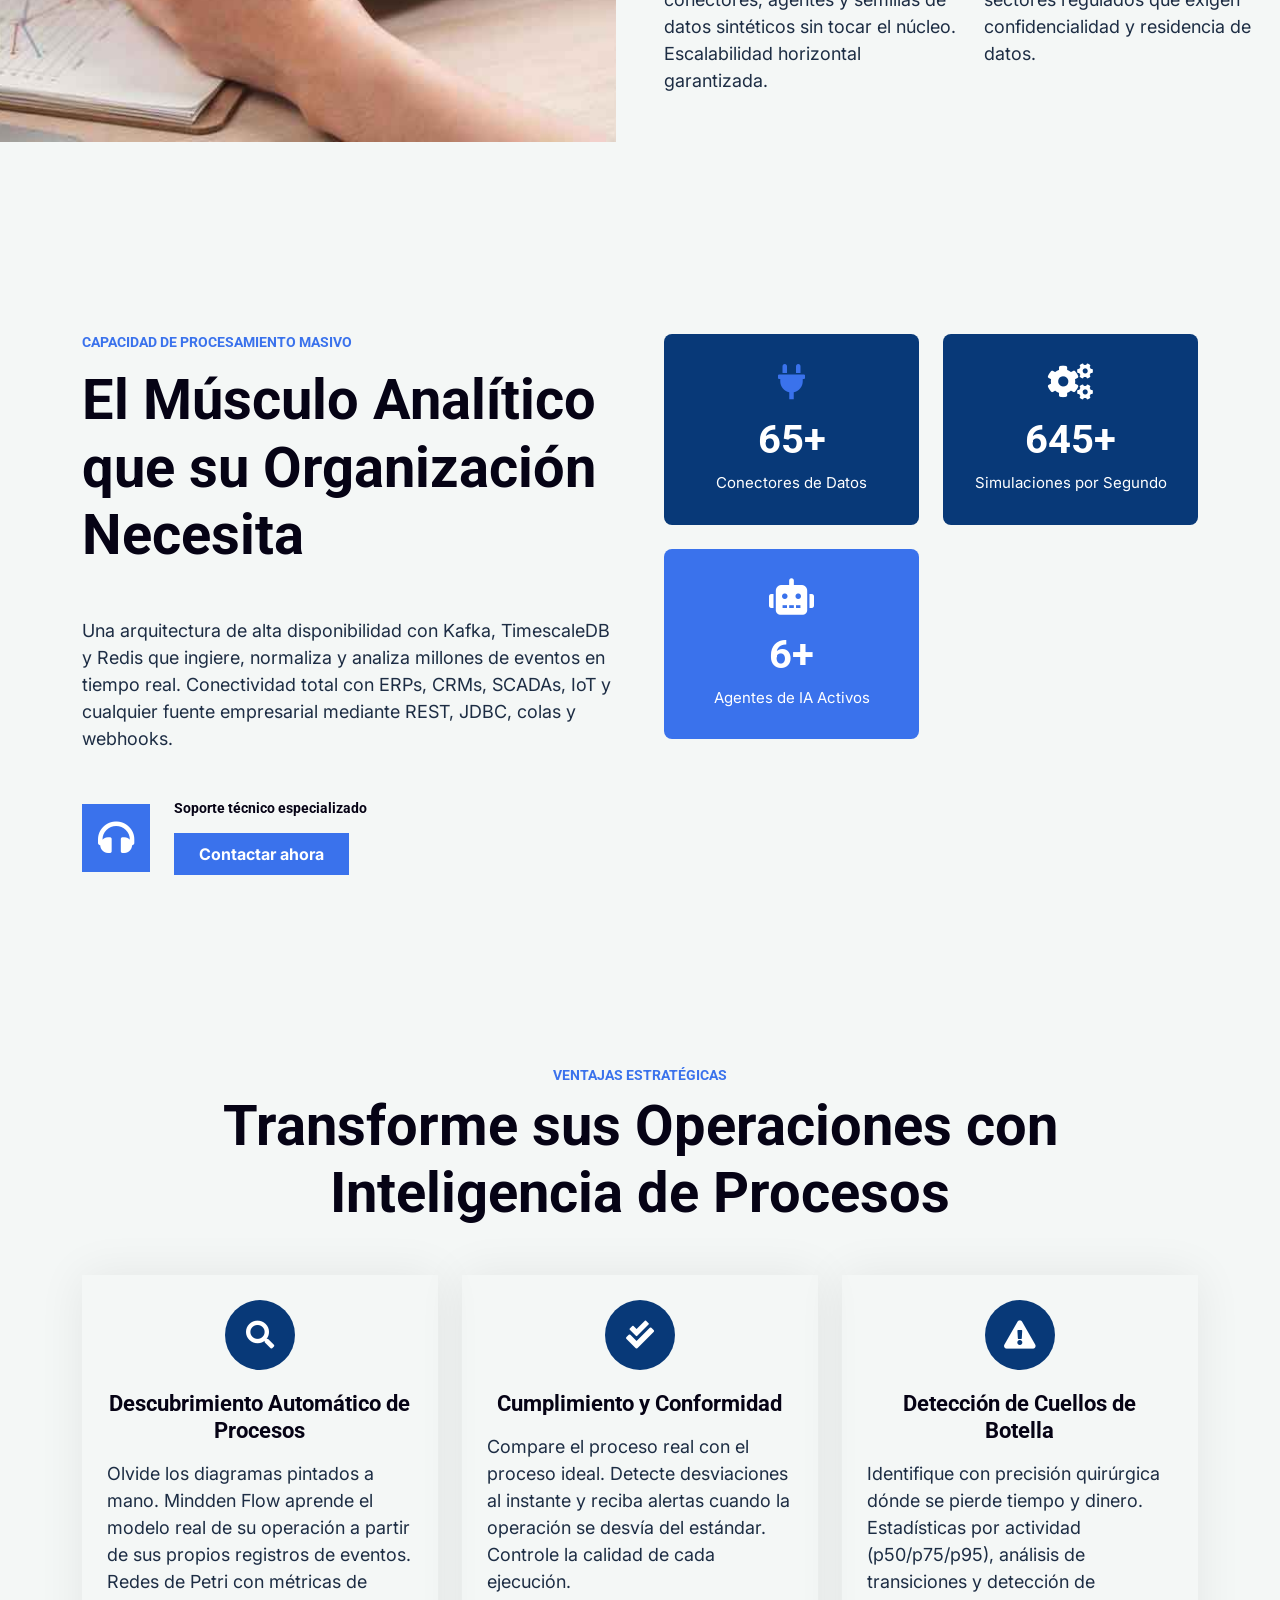
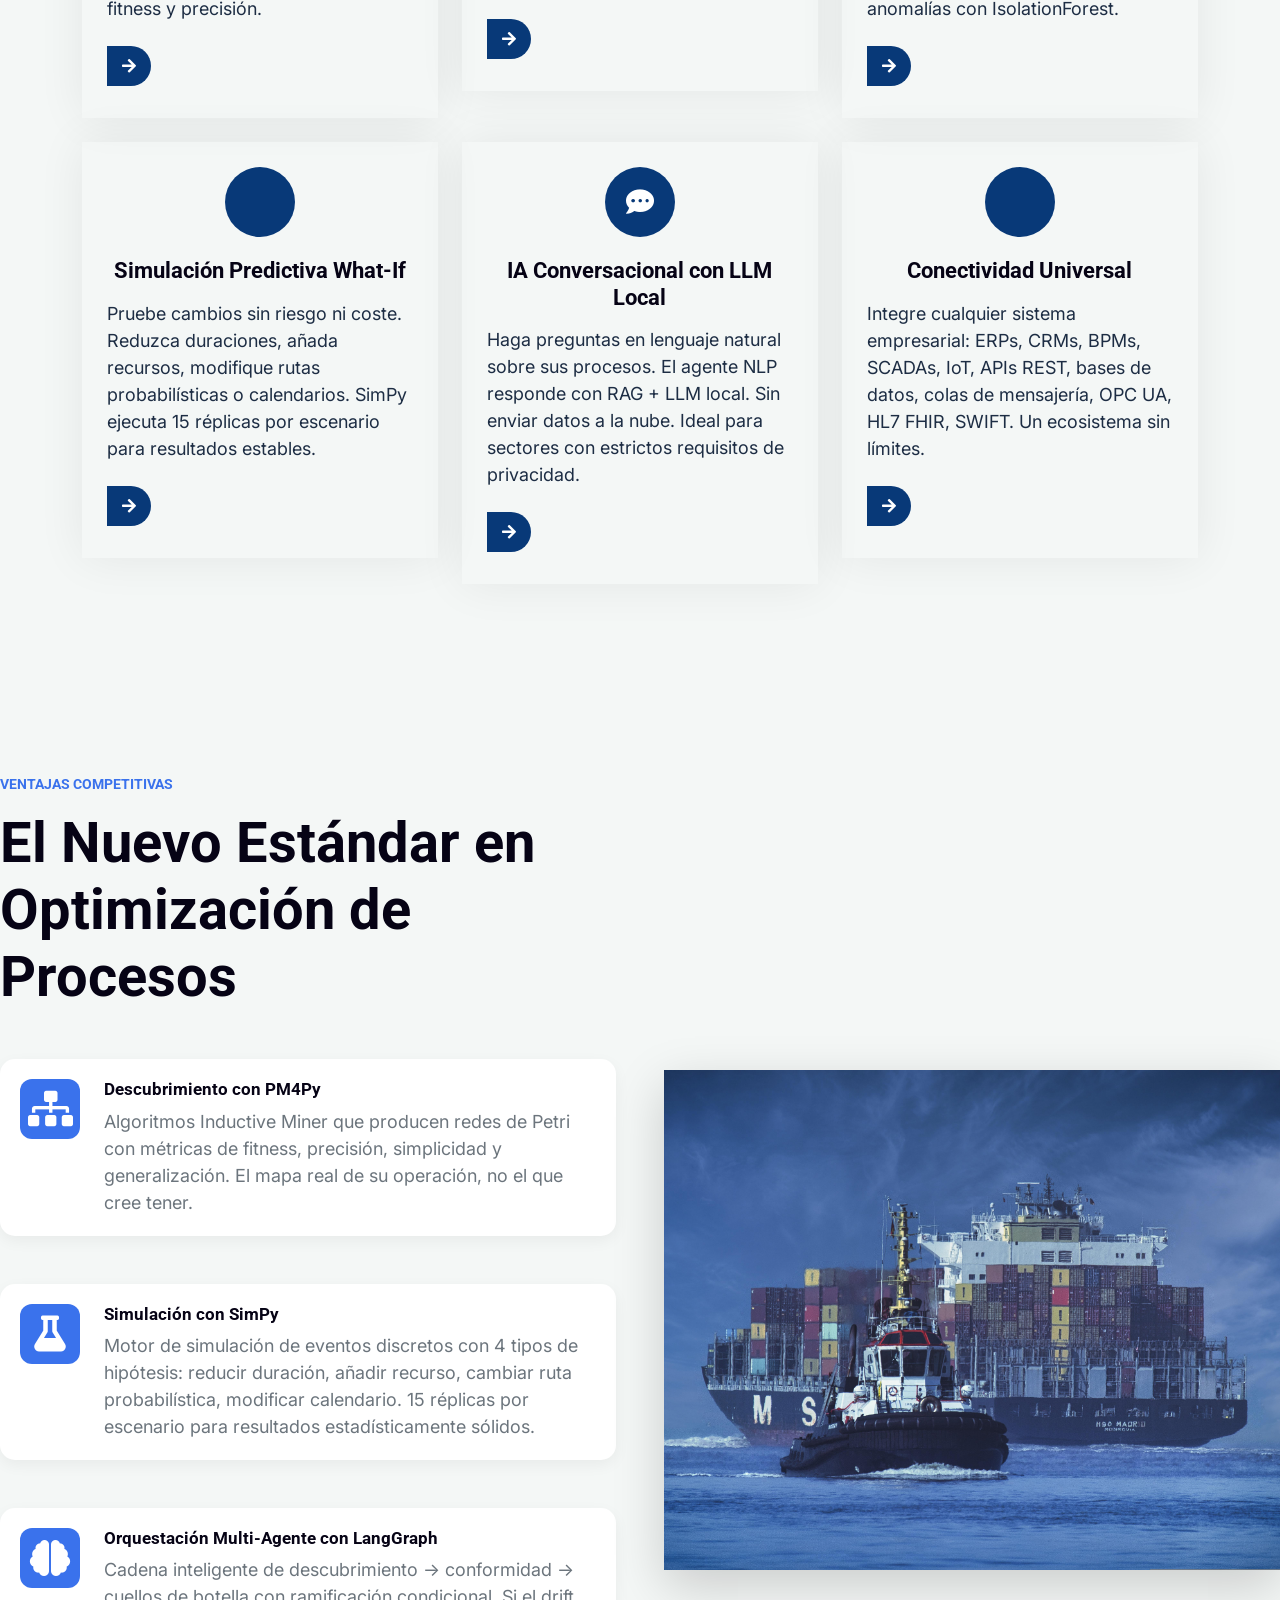
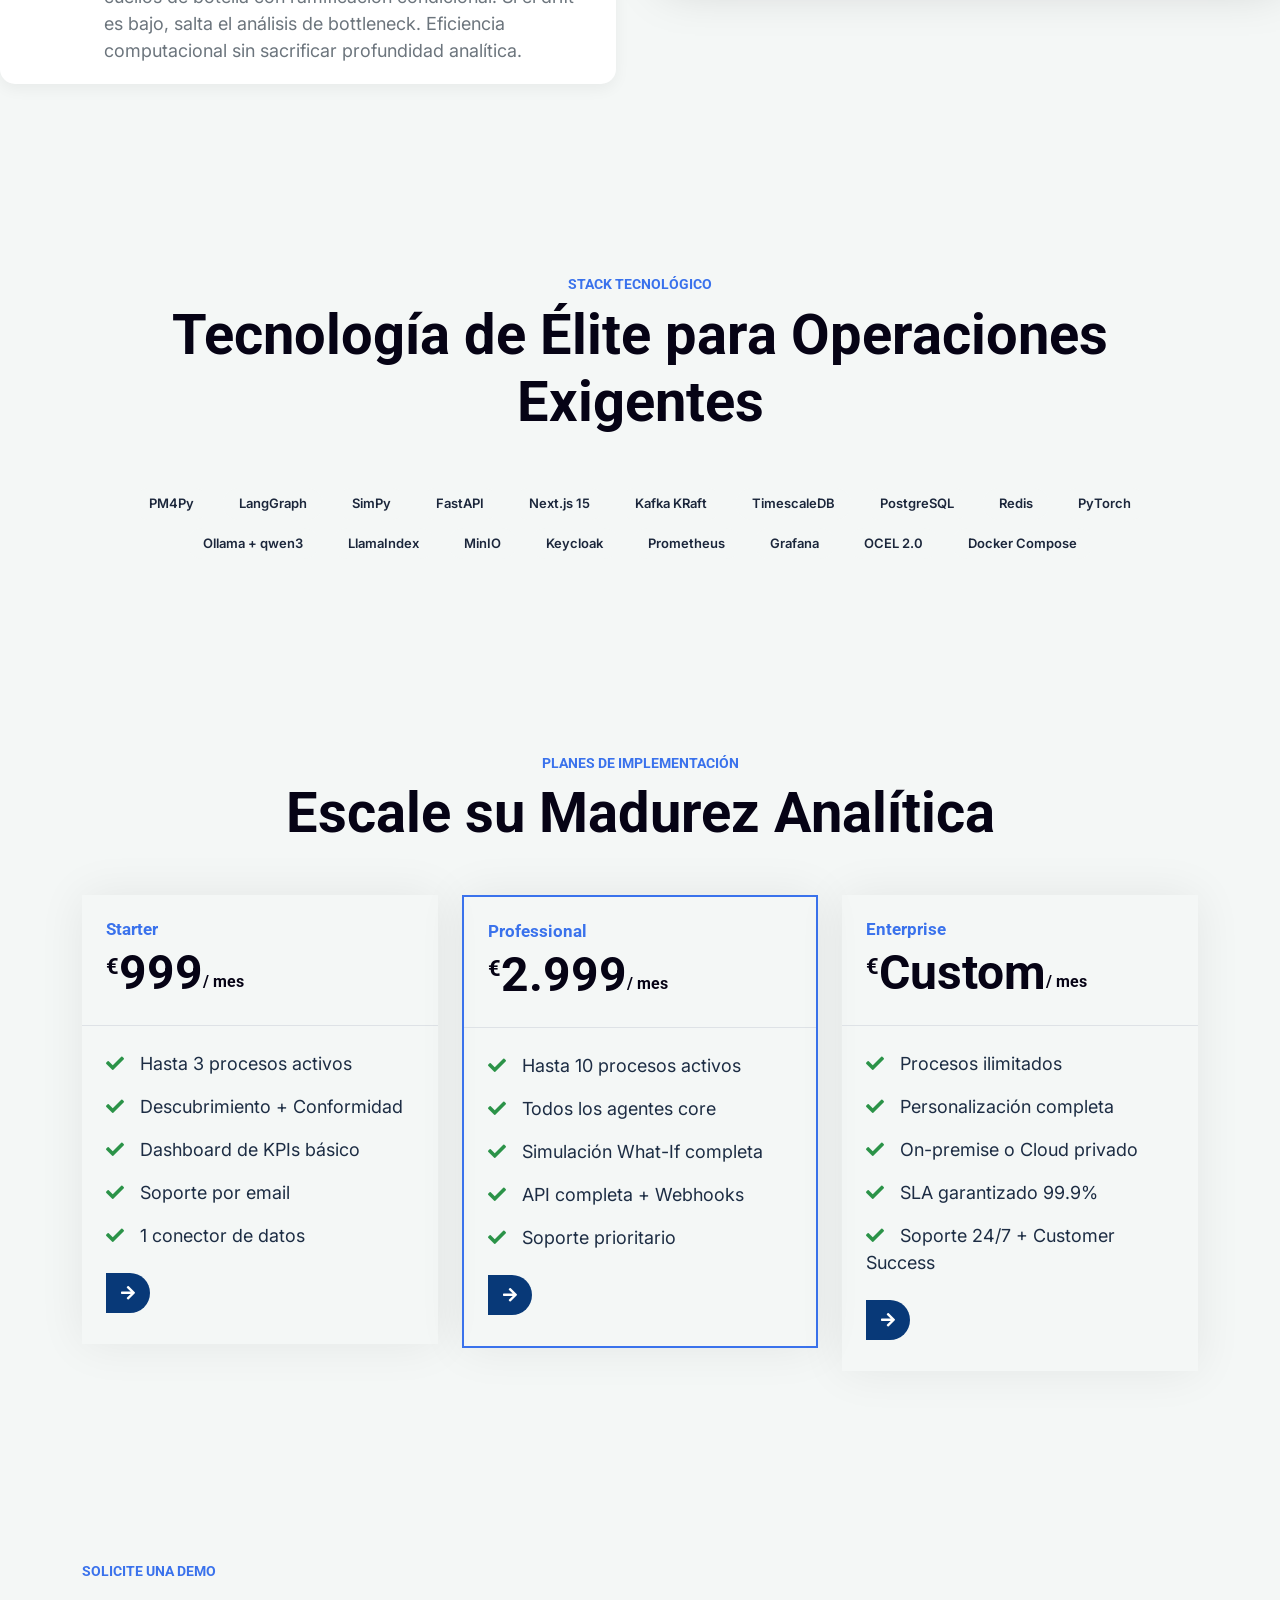
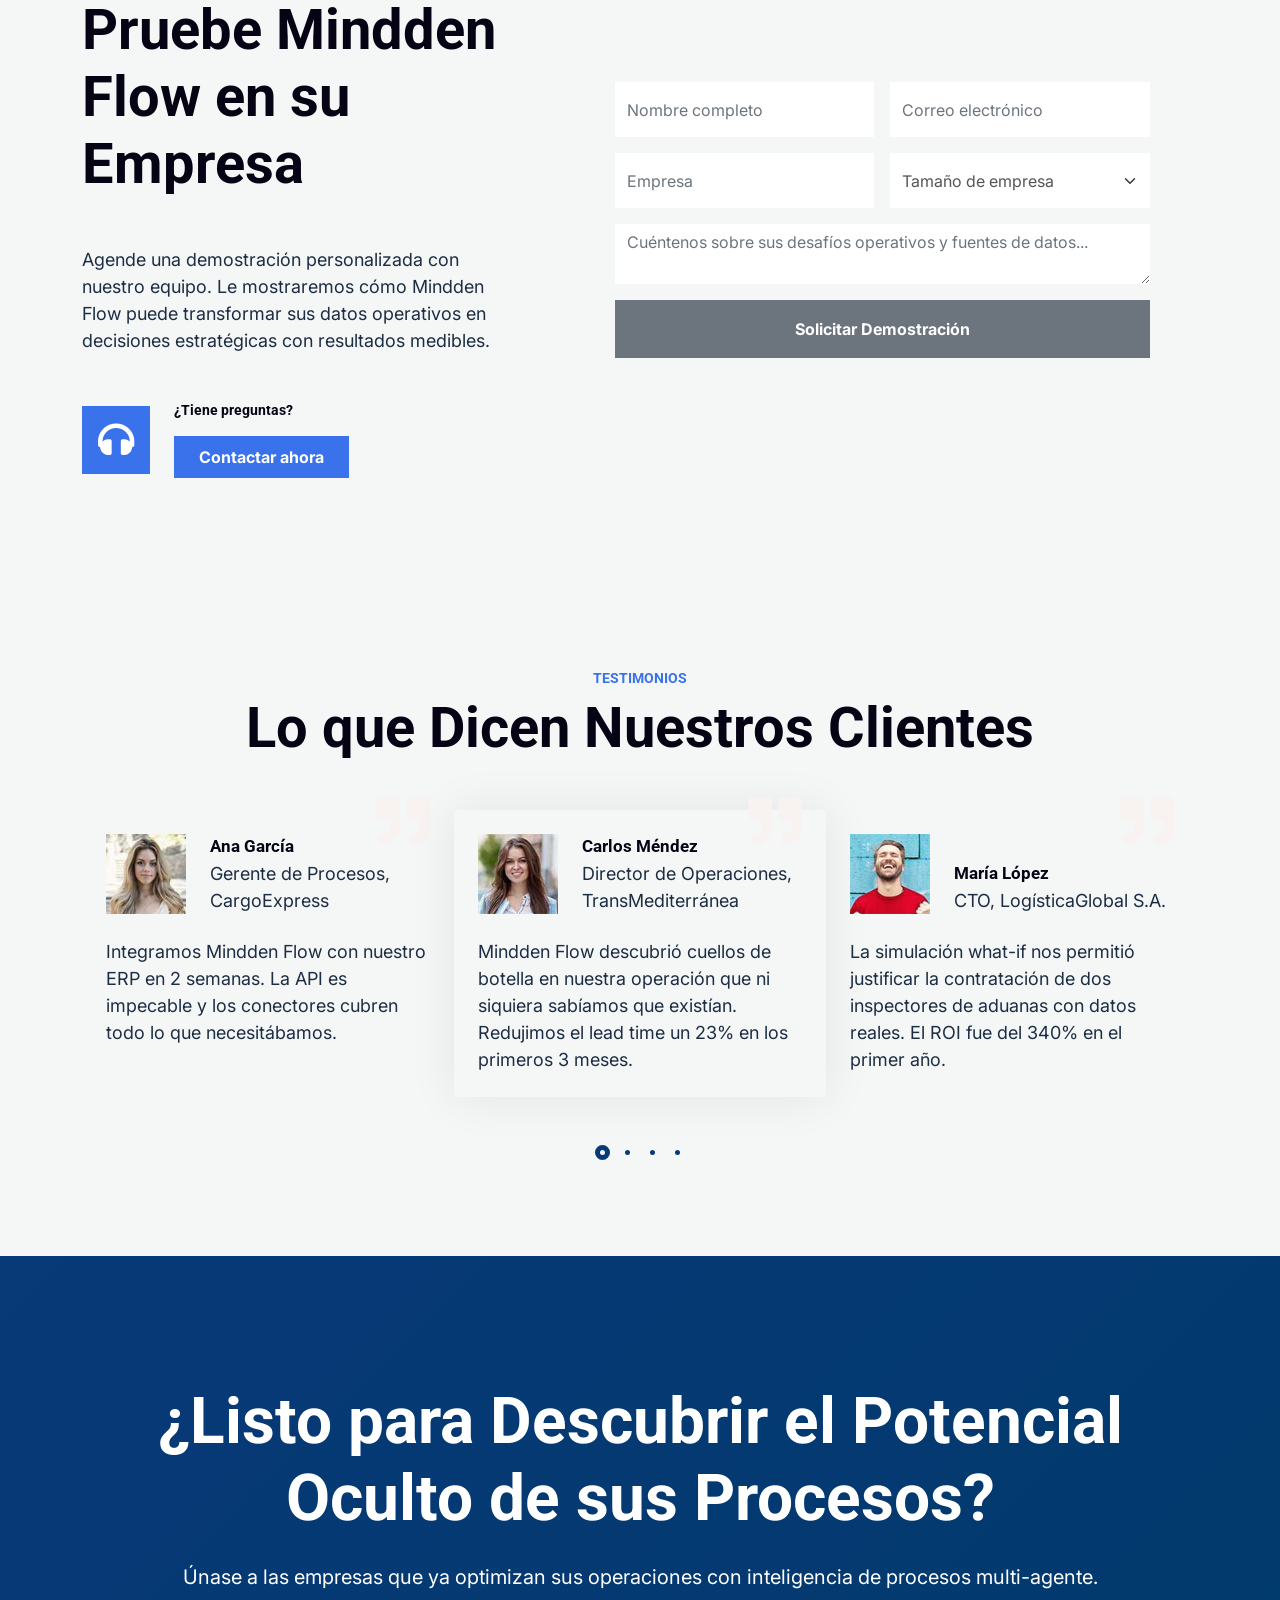
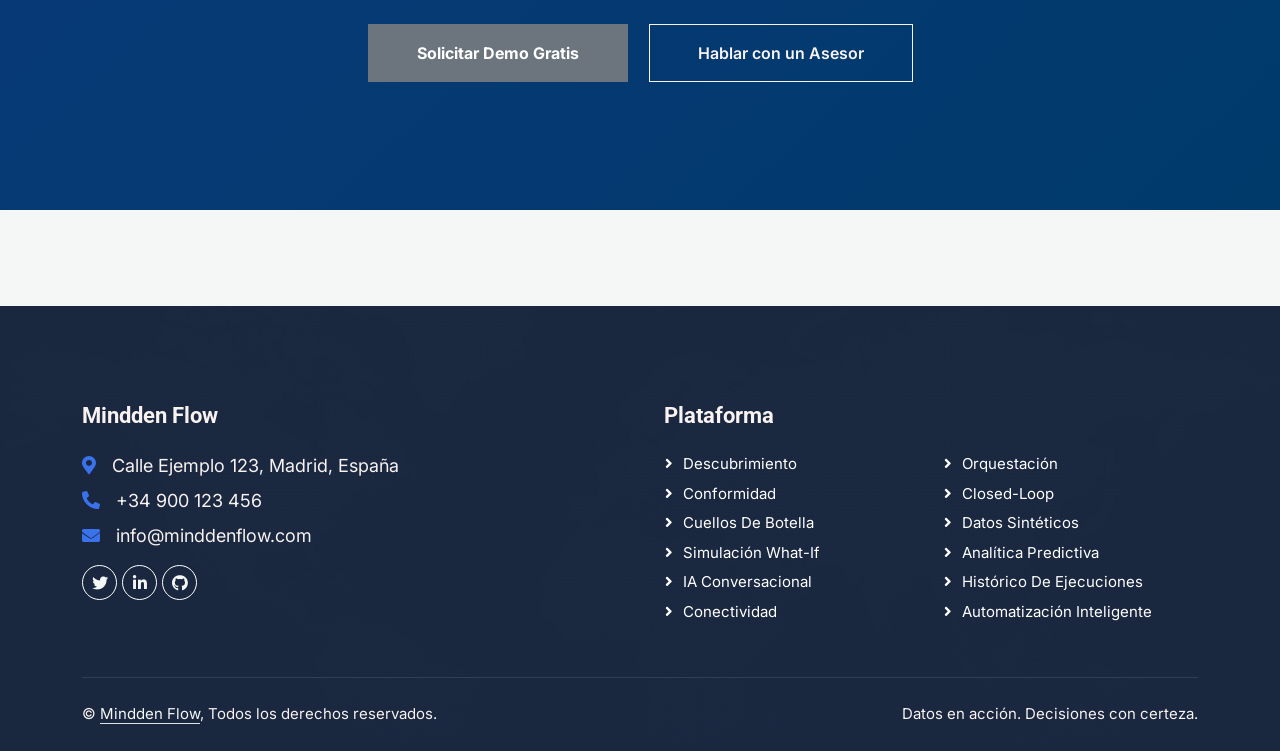
==== commit 24af9c2a: "Rebranding and content adaptation from Galia Logistics to Mindden Flow (Process Mining & Simulation " ====
--- a/index.html
+++ b/index.html
@@ -3,10 +3,10 @@
 
 <head>
     <meta charset="utf-8">
-    <title>Galia Logistics | ERP Inteligente para Transporte y Logística</title>
+    <title>Mindden Flow | Minería de Procesos y Simulación Predictiva Multi-Agente</title>
     <meta content="width=device-width, initial-scale=1.0" name="viewport">
-    <meta content="ERP especializado en el sector del transporte y la logística. Gestión de flotas, rutas, facturación, envíos y más." name="description">
-    <meta content="ERP logística, transporte, NVOCC, facturación, envíos, contenedores, flotas" name="keywords">
+    <meta content="Mindden Flow: plataforma de minería de procesos, simulación what-if y agentes de IA para optimizar operaciones empresariales. Descubrimiento, conformidad, cuellos de botella y simulación predictiva." name="description">
+    <meta content="minería de procesos, process mining, simulación predictiva, IA multi-agente, LangGraph, PM4Py, SimPy, optimización operativa" name="keywords">
 
     <!-- Favicon -->
     <link href="img/favicon.ico" rel="icon">
@@ -44,8 +44,10 @@
     <!-- Navbar Start -->
     <nav class="navbar navbar-expand-lg bg-white navbar-light shadow sticky-top p-0">
         <a href="index.html" class="navbar-brand d-flex align-items-center px-4 px-lg-5">
-            <img src="img/galia_logo.png" alt="Galia Logistics" style="height: 70px; width: auto;" class="me-2">
-            <span class="fw-bold" style="color: var(--primary); font-size: 1.5rem;">Galia Logistics</span>
+            <div class="d-flex align-items-center justify-content-center rounded-circle me-2" style="width: 45px; height: 45px; background: linear-gradient(135deg, var(--primary), var(--secondary));">
+                <i class="fa fa-project-diagram text-white" style="font-size: 1.3rem;"></i>
+            </div>
+            <span class="fw-bold" style="color: var(--primary); font-size: 1.5rem;">Mindden Flow</span>
         </a>
         <button type="button" class="navbar-toggler me-4" data-bs-toggle="collapse" data-bs-target="#navbarCollapse">
             <span class="navbar-toggler-icon"></span>
@@ -54,7 +56,7 @@
             <div class="navbar-nav ms-auto p-4 p-lg-0">
                 <a href="index.html" class="nav-item nav-link active">Inicio</a>
                 
-                <a href="service.html" class="nav-item nav-link">Módulos</a>
+                <a href="service.html" class="nav-item nav-link">Plataforma</a>
                 
                 <a href="contact.html" class="nav-item nav-link">Contacto</a>
             </div>
@@ -69,15 +71,15 @@
         <div class="owl-carousel header-carousel position-relative mb-5">
             <div class="owl-carousel-item position-relative">
                 <video class="img-fluid w-100 h-100" src="img/carousel-1.mp4" poster="img/carousel-1.jpg" style="object-fit: cover;" autoplay loop muted playsinline></video>
-                <div class="position-absolute top-0 start-0 w-100 h-100 d-flex align-items-center" style="background: rgba(0, 40, 85, .80);">
+                <div class="position-absolute top-0 start-0 w-100 h-100 d-flex align-items-center" style="background: rgba(0, 40, 85, .85);">
                     <div class="container">
                         <div class="row justify-content-start">
                             <div class="col-10 col-lg-8">
-                                 <h5 class="text-uppercase mb-3 animated slideInDown" style="color: var(--light);">Infraestructura Logística de Alto Rendimiento</h5>
-                                 <h1 class="display-3 text-white animated slideInDown mb-4">Lidere la Transformación Digital de sus Operaciones</h1>
-                                 <p class="fs-5 fw-medium text-white mb-4 pb-2">La solución empresarial definitiva que centraliza el control operativo, financiero y comercial. Diseñada para escalar la eficiencia de las compañías de transporte marítimo, terrestre y aéreo.</p>
+                                 <h5 class="text-uppercase mb-3 animated slideInDown" style="color: var(--light);">Inteligencia de Procesos Multi-Agente</h5>
+                                 <h1 class="display-3 text-white animated slideInDown mb-4">Descubra, Analice y Simule el Latido de su Operación</h1>
+                                 <p class="fs-5 fw-medium text-white mb-4 pb-2">Mindden Flow revela cómo funcionan realmente sus procesos, detecta cuellos de botella ocultos y simula el impacto de cada decisión antes de implementarla. La plataforma definitiva para transformar datos operativos en ventaja competitiva.</p>
                                 <a href="contact.html" class="btn py-md-3 px-md-5 me-3 animated slideInLeft" style="background-color: var(--accent); color: #FFFFFF; font-weight: 700;">Solicitar Demo</a>
-                                <a href="service.html" class="btn btn-outline-light py-md-3 px-md-5 animated slideInRight">Ver Módulos</a>
+                                <a href="service.html" class="btn btn-outline-light py-md-3 px-md-5 animated slideInRight">Explorar Plataforma</a>
                             </div>
                         </div>
                     </div>
@@ -85,15 +87,15 @@
             </div>
             <div class="owl-carousel-item position-relative">
                 <video class="img-fluid w-100 h-100" src="img/carousel-2.mp4" style="object-fit: cover;" autoplay loop muted playsinline></video>
-                <div class="position-absolute top-0 start-0 w-100 h-100 d-flex align-items-center" style="background: rgba(0, 40, 85, .80);">
+                <div class="position-absolute top-0 start-0 w-100 h-100 d-flex align-items-center" style="background: rgba(0, 40, 85, .85);">
                     <div class="container">
                         <div class="row justify-content-start">
                             <div class="col-10 col-lg-8">
-                                 <h5 class="text-uppercase mb-3 animated slideInDown" style="color: var(--secondary);">Inteligencia de Negocio Avanzada</h5>
-                                 <h1 class="display-3 text-white animated slideInDown mb-4">Decisiones Estratégicas basadas en <span style="color: var(--secondary);">Datos Reales</span></h1>
-                                 <p class="fs-5 fw-medium text-white mb-4 pb-2">Anticípese al mercado con proyecciones de ingresos precisas, scoring de salud de clientes y detección proactiva de riesgos. Transforme su información en una ventaja competitiva sostenible.</p>
+                                 <h5 class="text-uppercase mb-3 animated slideInDown" style="color: var(--secondary);">Simulación Predictiva Avanzada</h5>
+                                 <h1 class="display-3 text-white animated slideInDown mb-4">Anticípese al Futuro con Escenarios <span style="color: var(--secondary);">What-If</span></h1>
+                                 <p class="fs-5 fw-medium text-white mb-4 pb-2">¿Qué ocurre si añade un inspector de aduanas? ¿Y si cambia la capacidad de su almacén? Mindden Flow simula cientos de escenarios en segundos para que tome decisiones con certeza, no con corazonadas.</p>
                                 
-                                <a href="contact.html" class="btn btn-outline-light py-md-3 px-md-5 animated slideInRight">Hablar con un Asesor</a>
+                                <a href="contact.html" class="btn btn-outline-light py-md-3 px-md-5 animated slideInRight">Hablar con un Experto</a>
                             </div>
                         </div>
                     </div>
@@ -110,23 +112,23 @@
             <div class="row g-5 mx-lg-0">
                 <div class="col-lg-6 ps-lg-0 wow fadeInLeft" data-wow-delay="0.1s" style="min-height: 400px;">
                     <div class="position-relative h-100">
-                        <img class="position-absolute img-fluid w-100 h-100" src="img/about.jpg" style="object-fit: cover;" alt="Galia ERP Plataforma">
+                        <img class="position-absolute img-fluid w-100 h-100" src="img/about.jpg" style="object-fit: cover;" alt="Mindden Flow Plataforma">
                     </div>
                 </div>
                 <div class="col-lg-6 about-text wow fadeInUp" data-wow-delay="0.3s">
-                     <h6 class="text-uppercase mb-3" style="color: var(--teal);">Arquitectura de Vanguardia</h6>
-                     <h1 class="mb-5">La columna vertebral tecnológica de su negocio</h1>
-                     <p class="mb-5">Galia Logistics es el ecosistema empresarial diseñado para eliminar cuellos de botella y maximizar la rentabilidad. Una infraestructura robusta, escalable y blindada, creada para soportar el crecimiento más exigente del sector logístico.</p>
+                     <h6 class="text-uppercase mb-3" style="color: var(--teal);">Arquitectura de Inteligencia de Procesos</h6>
+                     <h1 class="mb-5">Donde el Caos de Datos se Convierte en Decisión Estratégica</h1>
+                     <p class="mb-5">Mindden Flow es un ecosistema multi-agente que descubre, analiza y simula sus procesos operativos. Conecta con cualquier fuente de datos empresarial, aplica minería de procesos con PM4Py, despliega agentes de IA orquestados con LangGraph y ejecuta simulaciones discretas con SimPy. Todo sobre una arquitectura agnóstica de dominio: logística, industrial, financiero, sanitario o administración pública.</p>
                     <div class="row g-4 mb-5">
                          <div class="col-sm-6 wow fadeIn" data-wow-delay="0.5s">
                              <i class="fa fa-cogs fa-3x mb-3" style="color: var(--secondary);"></i>
-                             <h5>Tecnología de Última Generación</h5>
-                             <p class="m-0">Infraestructura optimizada para el máximo rendimiento y velocidad de respuesta. Un sistema diseñado para el futuro, sin obsolescencia y con capacidad de respuesta inmediata.</p>
+                             <h5>Núcleo Agnóstico, Potencia Ilimitada</h5>
+                             <p class="m-0">El core de Mindden Flow no contiene jerga sectorial. Cada vertical aporta sus propios conectores, agentes y semillas de datos sintéticos sin tocar el núcleo. Escalabilidad horizontal garantizada.</p>
                          </div>
                          <div class="col-sm-6 wow fadeIn" data-wow-delay="0.7s">
                              <i class="fa fa-shield-alt fa-3x mb-3" style="color: var(--secondary);"></i>
-                             <h5>Seguridad de Nivel Corporativo</h5>
-                             <p class="m-0">Entornos blindados con protección de datos avanzada y cumplimiento de los más exigentes estándares internacionales. Seguridad total para la tranquilidad de su activo más valioso: la información.</p>
+                             <h5>Soberanía de Datos Total</h5>
+                             <p class="m-0">LLM local con Ollama + qwen3. Cero llamadas externas a APIs de terceros en producción. Ideal para sectores regulados que exigen confidencialidad y residencia de datos.</p>
                          </div>
                     </div>
                     
@@ -142,9 +144,9 @@
         <div class="container py-5">
             <div class="row g-5">
                 <div class="col-lg-6 wow fadeInUp" data-wow-delay="0.1s">
-                     <h6 class="text-uppercase mb-3" style="color: var(--teal);">Capacidad Operativa Masiva</h6>
-                     <h1 class="mb-5">Potencia su Operación con el Músculo de Galia Logistics</h1>
-                     <p class="mb-5">Una arquitectura de alta disponibilidad diseñada para escalar sin límites. Capacidad de procesamiento masivo soportada por una estructura de datos exhaustiva y una conectividad total para su ecosistema empresarial.</p>
+                     <h6 class="text-uppercase mb-3" style="color: var(--teal);">Capacidad de Procesamiento Masivo</h6>
+                     <h1 class="mb-5">El Músculo Analítico que su Organización Necesita</h1>
+                     <p class="mb-5">Una arquitectura de alta disponibilidad con Kafka, TimescaleDB y Redis que ingiere, normaliza y analiza millones de eventos en tiempo real. Conectividad total con ERPs, CRMs, SCADAs, IoT y cualquier fuente empresarial mediante REST, JDBC, colas y webhooks.</p>
                     <div class="d-flex align-items-center">
                         <i class="fa fa-headphones fa-2x flex-shrink-0 p-3 text-white" style="background-color: var(--secondary);"></i>
                         <div class="ps-4">
@@ -157,18 +159,18 @@
                     <div class="row g-4">
                         <div class="col-sm-6">
                             <div class="stat-card wow fadeIn" data-wow-delay="0.3s">
-                                <i class="fa fa-cubes fa-2x mb-3" style="color: var(--secondary);"></i>
-                                 <h2 class="text-white mb-2"><span data-toggle="counter-up">50</span>+</h2>                              <p class="text-white mb-0">Modelos de Datos Complejos</p>
+                                <i class="fa fa-plug fa-2x mb-3" style="color: var(--secondary);"></i>
+                                 <h2 class="text-white mb-2"><span data-toggle="counter-up">100</span>+</h2>                              <p class="text-white mb-0">Conectores de Datos</p>
                             </div>
                             <div class="stat-card mt-4 wow fadeIn" data-wow-delay="0.5s" style="background-color: var(--teal);">
-                                <i class="fa fa-code fa-2x mb-3 text-white"></i>
-                                 <h2 class="text-white mb-2"><span data-toggle="counter-up">30</span>+</h2>                              <p class="text-white mb-0">Endpoints de Integración</p>
+                                <i class="fa fa-robot fa-2x mb-3 text-white"></i>
+                                 <h2 class="text-white mb-2"><span data-toggle="counter-up">10</span>+</h2>                              <p class="text-white mb-0">Agentes de IA Activos</p>
                             </div>
                         </div>
                         <div class="col-sm-6">
                             <div class="stat-card mt-4 mt-sm-0 wow fadeIn" data-wow-delay="0.7s" style="background-color: var(--primary);">
-                                <i class="fa fa-desktop fa-2x mb-3 text-white"></i>
-                                 <h2 class="text-white mb-2"><span data-toggle="counter-up">70</span>+</h2>\n                                 <p class="text-white mb-0">Vistas de Interfaz Optimizadas</p>
+                                <i class="fa fa-cogs fa-2x mb-3 text-white"></i>
+                                 <h2 class="text-white mb-2"><span data-toggle="counter-up">1000</span>+</h2>                                <p class="text-white mb-0">Simulaciones por Segundo</p>
                             </div>
                         </div>
                     </div>
@@ -184,66 +186,66 @@
         <div class="container py-5">
             <div class="text-center wow fadeInUp" data-wow-delay="0.1s">
                 <h6 class="text-uppercase" style="color: var(--teal);">Ventajas Estratégicas</h6>
-                <h1 class="mb-5">Transforma tu Operación Logística</h1>
+                <h1 class="mb-5">Transforme sus Operaciones con Inteligencia de Procesos</h1>
             </div>
             <div class="row g-4">
                 <div class="col-md-6 col-lg-4 wow fadeInUp" data-wow-delay="0.3s">
                     <div class="service-item p-4 module-item">
                         <div class="module-icon mx-auto">
-                            <i class="fa fa-users"></i>
-                        </div>
-                        <h4 class="mb-3 text-center">Clientes Felices, Ventas Seguras</h4>
-                        <p>Centraliza toda la información de tus clientes para ofrecer un servicio excepcional y cerrar más negocios con un pipeline inteligente.</p>
+                            <i class="fa fa-search"></i>
+                        </div>
+                        <h4 class="mb-3 text-center">Descubrimiento Automático de Procesos</h4>
+                        <p>Olvide los diagramas pintados a mano. Mindden Flow aprende el modelo real de su operación a partir de sus propios registros de eventos. Redes de Petri con métricas de fitness y precisión.</p>
                         <a class="btn-slide mt-2" href="service.html"><i class="fa fa-arrow-right"></i><span>Ver Más</span></a>
                     </div>
                 </div>
                 <div class="col-md-6 col-lg-4 wow fadeInUp" data-wow-delay="0.5s">
                     <div class="service-item p-4 module-item">
                         <div class="module-icon mx-auto">
-                            <i class="fa fa-file-invoice-dollar"></i>
-                        </div>
-                        <h4 class="mb-3 text-center">Flujo de Caja Optimizado</h4>
-                        <p>Elimina los errores de facturación y acelera tus cobros con un motor financiero blindado y automatizado. Asegura las cifras de tu negocio.</p>
+                            <i class="fa fa-check-double"></i>
+                        </div>
+                        <h4 class="mb-3 text-center">Cumplimiento y Conformidad</h4>
+                        <p>Compare el proceso real con el proceso ideal. Detecte desviaciones al instante y reciba alertas cuando la operación se desvía del estándar. Controle la calidad de cada ejecución.</p>
                         <a class="btn-slide mt-2" href="service.html"><i class="fa fa-arrow-right"></i><span>Ver Más</span></a>
                     </div>
                 </div>
                 <div class="col-md-6 col-lg-4 wow fadeInUp" data-wow-delay="0.7s">
                     <div class="service-item p-4 module-item">
                         <div class="module-icon mx-auto">
-                            <i class="fa fa-ship"></i>
-                        </div>
-                        <h4 class="mb-3 text-center">Trazabilidad Absoluta</h4>
-                        <p>Controla cada movimiento de tu carga en tiempo real. Elimina la incertidumbre y ofrece una transparencia total a tus clientes.</p>
+                            <i class="fa fa-exclamation-triangle"></i>
+                        </div>
+                        <h4 class="mb-3 text-center">Detección de Cuellos de Botella</h4>
+                        <p>Identifique con precisión quirúrgica dónde se pierde tiempo y dinero. Estadísticas por actividad (p50/p75/p95), análisis de transiciones y detección de anomalías con IsolationForest.</p>
                         <a class="btn-slide mt-2" href="service.html"><i class="fa fa-arrow-right"></i><span>Ver Más</span></a>
                     </div>
                 </div>
                 <div class="col-md-6 col-lg-4 wow fadeInUp" data-wow-delay="0.3s">
                     <div class="service-item p-4 module-item">
                         <div class="module-icon mx-auto">
-                            <i class="fa fa-file-alt"></i>
-                        </div>
-                        <h4 class="mb-3 text-center">Cumplimiento Sin Estrés</h4>
-                        <p>Automatizión de B/L y SI. Asegura que cada documento sea perfecto, evitando retrasos costosos en puerto.</p>
+                            <i class="fa fa-chart-simple"></i>
+                        </div>
+                        <h4 class="mb-3 text-center">Simulación Predictiva What-If</h4>
+                        <p>Pruebe cambios sin riesgo ni coste. Reduzca duraciones, añada recursos, modifique rutas probabilísticas o calendarios. SimPy ejecuta 15 réplicas por escenario para resultados estables.</p>
                         <a class="btn-slide mt-2" href="service.html"><i class="fa fa-arrow-right"></i><span>Ver Más</span></a>
                     </div>
                 </div>
                 <div class="col-md-6 col-lg-4 wow fadeInUp" data-wow-delay="0.5s">
                     <div class="service-item p-4 module-item">
                         <div class="module-icon mx-auto">
-                            <i class="fa fa-chart-line"></i>
-                        </div>
-                        <h4 class="mb-3 text-center">Visibilidad Estratégica</h4>
-                        <p>Si ir a ciegas. Analiza la salud de tus clientes, detecta riesgos antes de que afecten a tu negocio.</p>
+                            <i class="fa fa-comment-dots"></i>
+                        </div>
+                        <h4 class="mb-3 text-center">IA Conversacional con LLM Local</h4>
+                        <p>Haga preguntas en lenguaje natural sobre sus procesos. El agente NLP responde con RAG + LLM local. Sin enviar datos a la nube. Ideal para sectores con estrictos requisitos de privacidad.</p>
                         <a class="btn-slide mt-2" href="service.html"><i class="fa fa-arrow-right"></i><span>Ver Más</span></a>
                     </div>
                 </div>
                 <div class="col-md-6 col-lg-4 wow fadeInUp" data-wow-delay="0.7s">
                     <div class="service-item p-4 module-item">
                         <div class="module-icon mx-auto">
-                            <i class="fa fa-project-diagram"></i>
-                        </div>
-                        <h4 class="mb-3 text-center">Equipos de Alto Rendimiento</h4>
-                        <p>Maximiza la productividad de tu talento y entrega cada proyecto a tiempo y dentro del presupuesto.</p>
+                            <i class="fa fa-circle-nodes"></i>
+                        </div>
+                        <h4 class="mb-3 text-center">Conectividad Universal</h4>
+                        <p>Integre cualquier sistema empresarial: ERPs, CRMs, BPMs, SCADAs, IoT, APIs REST, bases de datos, colas de mensajería, OPC UA, HL7 FHIR, SWIFT. Un ecosistema sin límites.</p>
                         <a class="btn-slide mt-2" href="service.html"><i class="fa fa-arrow-right"></i><span>Ver Más</span></a>
                     </div>
                 </div>
@@ -259,41 +261,41 @@
             <div class="row g-5 mx-lg-0 align-items-center">
                 <div class="col-lg-6 feature-text wow fadeInUp" data-wow-delay="0.1s">
                     <h6 class="text-uppercase mb-3" style="color: var(--teal);">Ventajas Competitivas</h6>
-                    <h1 class="mb-5">El Estándar de Eficiencia en Logística</h1>
+                    <h1 class="mb-5">El Nuevo Estándar en Optimización de Procesos</h1>
                     
                     <div class="feature-item d-flex mb-5 wow fadeInUp" data-wow-delay="0.3s" style="transition: 0.3s; cursor: pointer; padding: 20px; border-radius: 15px; background: #fff; box-shadow: 0 5px 15px rgba(0,0,0,0.05);">
                         <div class="icon-box flex-shrink-0" style="background: var(--secondary); width: 60px; height: 60px; border-radius: 12px; display: flex; align-items: center; justify-content: center;">
-                            <i class="fa fa-search-location fa-2x text-white"></i>
+                            <i class="fa fa-sitemap fa-2x text-white"></i>
                         </div>
                         <div class="ms-4">
-                            <h5 class="mb-2">Tracking de Envíos en Tiempo Real</h5>
-                            <p class="mb-0 text-muted">Visibilidad total desde el origen hasta la entrega. Actualizaciones instantáneas que eliminan la incertidumbre para usted y sus clientes.</p>
+                            <h5 class="mb-2">Descubrimiento con PM4Py</h5>
+                            <p class="mb-0 text-muted">Algoritmos Inductive Miner que producen redes de Petri con métricas de fitness, precisión, simplicidad y generalización. El mapa real de su operación, no el que cree tener.</p>
                         </div>
                     </div>
 
                     <div class="feature-item d-flex mb-5 wow fadeIn" data-wow-delay="0.5s" style="transition: 0.3s; cursor: pointer; padding: 20px; border-radius: 15px; background: #fff; box-shadow: 0 5px 15px rgba(0,0,0,0.05);">
                         <div class="icon-box flex-shrink-0" style="background: var(--secondary); width: 60px; height: 60px; border-radius: 12px; display: flex; align-items: center; justify-content: center;">
-                            <i class="fa fa-file-invoice-dollar fa-2x text-white"></i>
+                            <i class="fa fa-flask fa-2x text-white"></i>
                         </div>
                         <div class="ms-4">
-                            <h5 class="mb-2">Automatización Financiera Blindada</h5>
-                            <p class="mb-0 text-muted">Elimine el error humano. Generación, envío y conciliación de facturas automatizada con precisión quirúrgica.</p>
+                            <h5 class="mb-2">Simulación con SimPy</h5>
+                            <p class="mb-0 text-muted">Motor de simulación de eventos discretos con 4 tipos de hipótesis: reducir duración, añadir recurso, cambiar ruta probabilística, modificar calendario. 15 réplicas por escenario para resultados estadísticamente sólidos.</p>
                         </div>
                     </div>
 
                     <div class="feature-item d-flex mb-0 wow fadeInUp" data-wow-delay="0.7s" style="transition: 0.3s; cursor: pointer; padding: 20px; border-radius: 15px; background: #fff; box-shadow: 0 5px 15px rgba(0,0,0,0.05);">
                         <div class="icon-box flex-shrink-0" style="background: var(--secondary); width: 60px; height: 60px; border-radius: 12px; display: flex; align-items: center; justify-content: center;">
-                            <i class="fa fa-boxes fa-2x text-white"></i>
+                            <i class="fa fa-brain fa-2x text-white"></i>
                         </div>
                         <div class="ms-4">
-                            <h5 class="mb-2">Ecosistema Operativo Unificado</h5>
-                            <p class="mb-0 text-muted">Centralización absoluta de clientes, contenedores y analítica. Una única fuente de verdad que sustituye el caos de las hojas de cálculo.</p>
+                            <h5 class="mb-2">Orquestación Multi-Agente con LangGraph</h5>
+                            <p class="mb-0 text-muted">Cadena inteligente de descubrimiento → conformidad → cuellos de botella con ramificación condicional. Si el drift es bajo, salta el análisis de bottleneck. Eficiencia computacional sin sacrificar profundidad analítica.</p>
                         </div>
                     </div>
                 </div>
                 <div class="col-lg-6 pe-lg-0 wow fadeInRight" data-wow-delay="0.1s" style="min-height: 500px;">
                     <div class="rounded-4 overflow-hidden shadow-lg" style="box-shadow: 0 20px 40px rgba(0,0,0,0.2); height: 500px; margin-top: 180px;">
-                        <img class="w-100 h-100" src="img/barco.jpg" style="object-fit: cover;" alt="Galia Logistics Operaciones">
+                        <img class="w-100 h-100" src="img/barco.jpg" style="object-fit: cover;" alt="Mindden Flow Operaciones">
                     </div>
                 </div>
             </div>
@@ -305,27 +307,28 @@
 <div class="container-xxl py-5">
         <div class="container py-5">
             <div class="text-center wow fadeInUp" data-wow-delay="0.1s">
-                <h6 class="text-uppercase" style="color: var(--teal);">Infraestructura de Élite</h6>
-                <h1 class="mb-5">Soporte Tecnológico para Operaciones Globales</h1>
+                <h6 class="text-uppercase" style="color: var(--teal);">Stack Tecnológico</h6>
+                <h1 class="mb-5">Tecnología de Élite para Operaciones Exigentes</h1>
             </div>
             <div class="text-center wow fadeInUp" data-wow-delay="0.3s">
-                <span class="tech-badge">Rendimiento Optimizado</span>
-                <span class="tech-badge">Alta Disponibilidad</span>
-                <span class="tech-badge">Arquitectura Escalable</span>
-                <span class="tech-badge">Seguridad Blindada</span>
-                <span class="tech-badge">Integración Total</span>
-                <span class="tech-badge">Capa de Inteligencia Artificial</span>
-                <span class="tech-badge">Sincronización en Tiempo Real</span>
-                <span class="tech-badge">Gestión de Datos Masivos</span>
-                <span class="tech-badge">Estándares Corporativos</span>
-                <span class="tech-badge">Continuidad de Negocio</span>
-                <span class="tech-badge">Optimización de Recursos</span>
-                <span class="tech-badge">Entornos Protegidos</span>
-                <span class="tech-badge">Interconectividad Total</span>
-                <span class="tech-badge">Soporte Multi-operación</span>
-                <span class="tech-badge">Eficiencia Operativa</span>
-                <span class="tech-badge">Capa de Abstracción de Datos</span>
-                <span class="tech-badge">Flujos de Trabajo Automatizados</span>
+                <span class="tech-badge">PM4Py</span>
+                <span class="tech-badge">LangGraph</span>
+                <span class="tech-badge">SimPy</span>
+                <span class="tech-badge">FastAPI</span>
+                <span class="tech-badge">Next.js 15</span>
+                <span class="tech-badge">Kafka KRaft</span>
+                <span class="tech-badge">TimescaleDB</span>
+                <span class="tech-badge">PostgreSQL</span>
+                <span class="tech-badge">Redis</span>
+                <span class="tech-badge">PyTorch</span>
+                <span class="tech-badge">Ollama + qwen3</span>
+                <span class="tech-badge">LlamaIndex</span>
+                <span class="tech-badge">MinIO</span>
+                <span class="tech-badge">Keycloak</span>
+                <span class="tech-badge">Prometheus</span>
+                <span class="tech-badge">Grafana</span>
+                <span class="tech-badge">OCEL 2.0</span>
+                <span class="tech-badge">Docker Compose</span>
             </div>
         </div>
     </div>
@@ -336,24 +339,24 @@
         <div class="container py-5">
             <div class="text-center wow fadeInUp" data-wow-delay="0.1s">
                 <h6 class="text-uppercase" style="color: var(--teal);">Planes de Implementación</h6>
-                <h1 class="mb-5">Escoge el Plan que Necesitas</h1>
+                <h1 class="mb-5">Escale su Madurez Analítica</h1>
             </div>
             <div class="row g-4">
                 <div class="col-md-6 col-lg-4 wow fadeInUp" data-wow-delay="0.3s">
                     <div class="price-item">
                         <div class="border-bottom p-4 mb-4">
-                            <h5 mb-1" style="color: var(--secondary);">Starter</h5>
+                            <h5 class="mb-1" style="color: var(--secondary);">Starter</h5>
                             <h1 class="display-5 mb-0">
-                                <small class="align-top" style="font-size: 22px; line-height: 45px;">€</small>499<small
+                                <small class="align-top" style="font-size: 22px; line-height: 45px;">€</small>999<small
                                     class="align-bottom" style="font-size: 16px; line-height: 40px;">/ mes</small>
                             </h1>
                         </div>
                         <div class="p-4 pt-0">
-                            <p><i class="fa fa-check text-success me-3"></i>Hasta 5 usuarios</p>
-                            <p><i class="fa fa-check text-success me-3"></i>CRM + Facturación</p>
-                            <p><i class="fa fa-check text-success me-3"></i>Gestión de envíos básica</p>
+                            <p><i class="fa fa-check text-success me-3"></i>Hasta 3 procesos activos</p>
+                            <p><i class="fa fa-check text-success me-3"></i>Descubrimiento + Conformidad</p>
+                            <p><i class="fa fa-check text-success me-3"></i>Dashboard de KPIs básico</p>
                             <p><i class="fa fa-check text-success me-3"></i>Soporte por email</p>
-                            <p><i class="fa fa-check text-success me-3"></i>Actualizaciones incluidas</p>
+                            <p><i class="fa fa-check text-success me-3"></i>1 conector de datos</p>
                             <a class="btn-slide mt-2" href="contact.html"><i class="fa fa-arrow-right"></i><span>Contactar</span></a>
                         </div>
                     </div>
@@ -363,15 +366,15 @@
                         <div class="border-bottom p-4 mb-4">
                             <h5 class="mb-1" style="color: var(--secondary);">Professional</h5>
                             <h1 class="display-5 mb-0">
-                                <small class="align-top" style="font-size: 22px; line-height: 45px;">€</small>1.299<small
+                                <small class="align-top" style="font-size: 22px; line-height: 45px;">€</small>2.999<small
                                     class="align-bottom" style="font-size: 16px; line-height: 40px;">/ mes</small>
                             </h1>
                         </div>
                         <div class="p-4 pt-0">
-                            <p><i class="fa fa-check text-success me-3"></i>Hasta 20 usuarios</p>
-                            <p><i class="fa fa-check text-success me-3"></i>Módulos completos NVOCC</p>
-                            <p><i class="fa fa-check text-success me-3"></i>Análisis ML + Dashboards</p>
-                            <p><i class="fa fa-check text-success me-3"></i>API completa</p>
+                            <p><i class="fa fa-check text-success me-3"></i>Hasta 10 procesos activos</p>
+                            <p><i class="fa fa-check text-success me-3"></i>Todos los agentes core</p>
+                            <p><i class="fa fa-check text-success me-3"></i>Simulación What-If completa</p>
+                            <p><i class="fa fa-check text-success me-3"></i>API completa + Webhooks</p>
                             <p><i class="fa fa-check text-success me-3"></i>Soporte prioritario</p>
                             <a class="btn-slide mt-2" href="contact.html"><i class="fa fa-arrow-right"></i><span>Contactar</span></a>
                         </div>
@@ -387,11 +390,11 @@
                             </h1>
                         </div>
                         <div class="p-4 pt-0">
-                            <p><i class="fa fa-check text-success me-3"></i>Usuarios ilimitados</p>
+                            <p><i class="fa fa-check text-success me-3"></i>Procesos ilimitados</p>
                             <p><i class="fa fa-check text-success me-3"></i>Personalización completa</p>
-                            <p><i class="fa fa-check text-success me-3"></i>On-premise o Cloud</p>
-                            <p><i class="fa fa-check text-success me-3"></i>SLA garantizado</p>
-                            <p><i class="fa fa-check text-success me-3"></i>Soporte 24/7</p>
+                            <p><i class="fa fa-check text-success me-3"></i>On-premise o Cloud privado</p>
+                            <p><i class="fa fa-check text-success me-3"></i>SLA garantizado 99.9%</p>
+                            <p><i class="fa fa-check text-success me-3"></i>Soporte 24/7 + Customer Success</p>
                             <a class="btn-slide mt-2" href="contact.html"><i class="fa fa-arrow-right"></i><span>Contactar</span></a>
                         </div>
                     </div>
@@ -407,13 +410,13 @@
         <div class="container py-5">
             <div class="row g-5 align-items-center">
                 <div class="col-lg-5 wow fadeInUp" data-wow-delay="0.1s">
-                    <h6 class="text-uppercase mb-3" style="color: var(--teal);">Solicita una Demo</h6>
-                    <h1 class="mb-5">Prueba Galia en tu Empresa</h1>
-                    <p class="mb-5">Agenda una demostración personalizada con nuestro equipo. Te mostraremos cómo Galia puede optimizar la gestión de tu operación logística.</p>
+                    <h6 class="text-uppercase mb-3" style="color: var(--teal);">Solicite una Demo</h6>
+                    <h1 class="mb-5">Pruebe Mindden Flow en su Empresa</h1>
+                    <p class="mb-5">Agende una demostración personalizada con nuestro equipo. Le mostraremos cómo Mindden Flow puede transformar sus datos operativos en decisiones estratégicas con resultados medibles.</p>
                     <div class="d-flex align-items-center">
                         <i class="fa fa-headphones fa-2x flex-shrink-0 p-3 text-white" style="background-color: var(--secondary);"></i>
                         <div class="ps-4">
-                            <h6>¿Tienes preguntas?</h6>
+                            <h6>¿Tiene preguntas?</h6>
                             <a href="contact.html" class="btn py-2 px-4 mt-2" style="background-color: var(--secondary); color: #FFFFFF; font-weight: 700;">Contactar ahora</a>
                         </div>
                     </div>
@@ -441,7 +444,7 @@
                                     </select>
                                 </div>
                                 <div class="col-12">
-                                    <textarea class="form-control border-0" placeholder="Cuéntanos sobre tu operación logística..."></textarea>
+                                    <textarea class="form-control border-0" placeholder="Cuéntenos sobre sus desafíos operativos y fuentes de datos..."></textarea>
                                 </div>
                                 <div class="col-12">
                                     <button class="btn w-100 py-3" type="submit" style="background-color: var(--accent); color: #FFFFFF; font-weight: 700;">Solicitar Demostración</button>
@@ -473,7 +476,7 @@
                             <p class="m-0">Director de Operaciones, TransMediterránea</p>
                         </div>
                     </div>
-                    <p class="mb-0">Galia transformó nuestra gestión de envíos. Pasamos de controlar todo en hojas de cálculo a tener un sistema integral con dashboards en tiempo real.</p>
+                    <p class="mb-0">Mindden Flow descubrió cuellos de botella en nuestra operación que ni siquiera sabíamos que existían. Redujimos el lead time un 23% en los primeros 3 meses.</p>
                 </div>
                 <div class="testimonial-item p-4 my-5">
                     <i class="fa fa-quote-right fa-3x text-light position-absolute top-0 end-0 mt-n3 me-4"></i>
@@ -481,10 +484,10 @@
                         <img class="img-fluid flex-shrink-0" src="img/testimonial-2.jpg" style="width: 80px; height: 80px;">
                         <div class="ms-4">
                             <h5 class="mb-1">María López</h5>
-                            <p class="m-0">CFO, LogísticaGlobal S.A.</p>
-                        </div>
-                    </div>
-                    <p class="mb-0">La facturación automatizada y la conciliación de pagos nos ahorraron 20 horas semanales. El semáforo de riesgo nos alerta antes de que haya problemas.</p>
+                            <p class="m-0">CTO, LogísticaGlobal S.A.</p>
+                        </div>
+                    </div>
+                    <p class="mb-0">La simulación what-if nos permitió justificar la contratación de dos inspectores de aduanas con datos reales. El ROI fue del 340% en el primer año.</p>
                 </div>
                 <div class="testimonial-item p-4 my-5">
                     <i class="fa fa-quote-right fa-3x text-light position-absolute top-0 end-0 mt-n3 me-4"></i>
@@ -495,7 +498,7 @@
                             <p class="m-0">CEO, NVOCC Iberia</p>
                         </div>
                     </div>
-                    <p class="mb-0">La gestión de Bookings y Bill of Lading es excepcional. Galia entiende las necesidades reales del sector marítimo.</p>
+                    <p class="mb-0">Tener un LLM local que responde preguntas sobre nuestros procesos sin enviar datos a la nube fue clave para nuestra certificación ISO 27001.</p>
                 </div>
                 <div class="testimonial-item p-4 my-5">
                     <i class="fa fa-quote-right fa-3x text-light position-absolute top-0 end-0 mt-n3 me-4"></i>
@@ -503,10 +506,10 @@
                         <img class="img-fluid flex-shrink-0" src="img/testimonial-4.jpg" style="width: 80px; height: 80px;">
                         <div class="ms-4">
                             <h5 class="mb-1">Ana García</h5>
-                            <p class="m-0">Gerente, CargoExpress</p>
-                        </div>
-                    </div>
-                    <p class="mb-0">Implementamos Galia en 3 meses. La API es muy completa y nos permitió integrar el sistema con nuestra plataforma de tracking existente.</p>
+                            <p class="m-0">Gerente de Procesos, CargoExpress</p>
+                        </div>
+                    </div>
+                    <p class="mb-0">Integramos Mindden Flow con nuestro ERP en 2 semanas. La API es impecable y los conectores cubren todo lo que necesitábamos.</p>
                 </div>
             </div>
         </div>
@@ -517,8 +520,8 @@
     <!-- CTA Start -->
     <div class="container-fluid cta-section wow fadeInUp" data-wow-delay="0.1s">
         <div class="container text-center py-5">
-            <h1 class="display-3 text-white animated slideInDown mb-4">¿Listo para Optimizar tu Logística?</h1>
-            <p class="fs-5 mb-4 pb-2">Únete a las empresas que ya confían en Galia para gestionar su operación de transporte y logística.</p>
+            <h1 class="display-3 text-white animated slideInDown mb-4">¿Listo para Descubrir el Potencial Oculto de sus Procesos?</h1>
+            <p class="fs-5 mb-4 pb-2">Únase a las empresas que ya optimizan sus operaciones con inteligencia de procesos multi-agente.</p>
             <a href="contact.html" class="btn py-md-3 px-md-5 me-3 animated slideInLeft" style="background-color: var(--accent); color: #FFFFFF; font-weight: 700;">Solicitar Demo Gratis</a>
             <a href="contact.html" class="btn btn-outline-light py-md-3 px-md-5 animated slideInRight">Hablar con un Asesor</a>
         </div>
@@ -531,10 +534,10 @@
         <div class="container py-5">
             <div class="row g-5">
                 <div class="col-lg-6 col-md-6">
-                    <h4 class="text-light mb-4">Galia Logistics</h4>
+                    <h4 class="text-light mb-4">Mindden Flow</h4>
                     <p class="mb-2"><i class="fa fa-map-marker-alt me-3" style="color: var(--secondary);"></i>Calle Ejemplo 123, Madrid, España</p>
                     <p class="mb-2"><i class="fa fa-phone-alt me-3" style="color: var(--secondary);"></i>+34 900 123 456</p>
-                    <p class="mb-2"><i class="fa fa-envelope me-3" style="color: var(--secondary);"></i>info@galia-logistics.com</p>
+                    <p class="mb-2"><i class="fa fa-envelope me-3" style="color: var(--secondary);"></i>info@minddenflow.com</p>
                     <div class="d-flex pt-2">
                         <a class="btn btn-outline-light btn-social" href="#"><i class="fab fa-twitter"></i></a>
                         <a class="btn btn-outline-light btn-social" href="#"><i class="fab fa-linkedin-in"></i></a>
@@ -542,23 +545,23 @@
                     </div>
                 </div>
                 <div class="col-lg-6 col-md-6">
-                    <h4 class="text-light mb-4">Módulos</h4>
+                    <h4 class="text-light mb-4">Plataforma</h4>
                     <div class="row">
                         <div class="col-6">
-                            <a class="btn btn-link" href="service.html">CRM 360°</a>
-                            <a class="btn btn-link" href="service.html">Facturación</a>
-                            <a class="btn btn-link" href="service.html">Envíos NVOCC</a>
-                            <a class="btn btn-link" href="service.html">Documentos Marítimos</a>
-                            <a class="btn btn-link" href="service.html">Analítica & ML</a>
-                            <a class="btn btn-link" href="service.html">Proyectos & RRHH</a>
+                            <a class="btn btn-link" href="service.html">Descubrimiento</a>
+                            <a class="btn btn-link" href="service.html">Conformidad</a>
+                            <a class="btn btn-link" href="service.html">Cuellos de Botella</a>
+                            <a class="btn btn-link" href="service.html">Simulación What-If</a>
+                            <a class="btn btn-link" href="service.html">IA Conversacional</a>
+                            <a class="btn btn-link" href="service.html">Conectividad</a>
                         </div>
                         <div class="col-6">
-                            <a class="btn btn-link" href="service.html">Contenedores</a>
-                            <a class="btn btn-link" href="service.html">Carga & Paquetes</a>
-                            <a class="btn btn-link" href="service.html">Pagos & Comisiones</a>
-                            <a class="btn btn-link" href="service.html">Contratos</a>
-                            <a class="btn btn-link" href="service.html">Centro de Costes</a>
-                            <a class="btn btn-link" href="service.html">Automatización</a>
+                            <a class="btn btn-link" href="service.html">Orquestación</a>
+                            <a class="btn btn-link" href="service.html">Closed-Loop</a>
+                            <a class="btn btn-link" href="service.html">Datos Sintéticos</a>
+                            <a class="btn btn-link" href="service.html">Analítica Predictiva</a>
+                            <a class="btn btn-link" href="service.html">Histórico de Ejecuciones</a>
+                            <a class="btn btn-link" href="service.html">Automatización Inteligente</a>
                         </div>
                     </div>
                 </div>
@@ -568,10 +571,10 @@
             <div class="copyright">
                 <div class="row">
                     <div class="col-md-6 text-center text-md-start mb-3 mb-md-0">
-                        &copy; <a class="border-bottom" href="#">Galia Logistics</a>, Todos los derechos reservados.
+                        &copy; <a class="border-bottom" href="#">Mindden Flow</a>, Todos los derechos reservados.
                     </div>
                     <div class="col-md-6 text-center text-md-end">
-                        Conectamos carga. Impulsamos negocios.
+                        Datos en acción. Decisiones con certeza.
                     </div>
                 </div>
             </div>
--- a/css/style.css
+++ b/css/style.css
@@ -1,4 +1,4 @@
-/********** Galia Logistics CSS - Paleta Corporativa **********/
+/********** Mindden Flow CSS - Paleta Corporativa **********/
 :root {
     --primary: #083978;
     --secondary: #3A72EC;
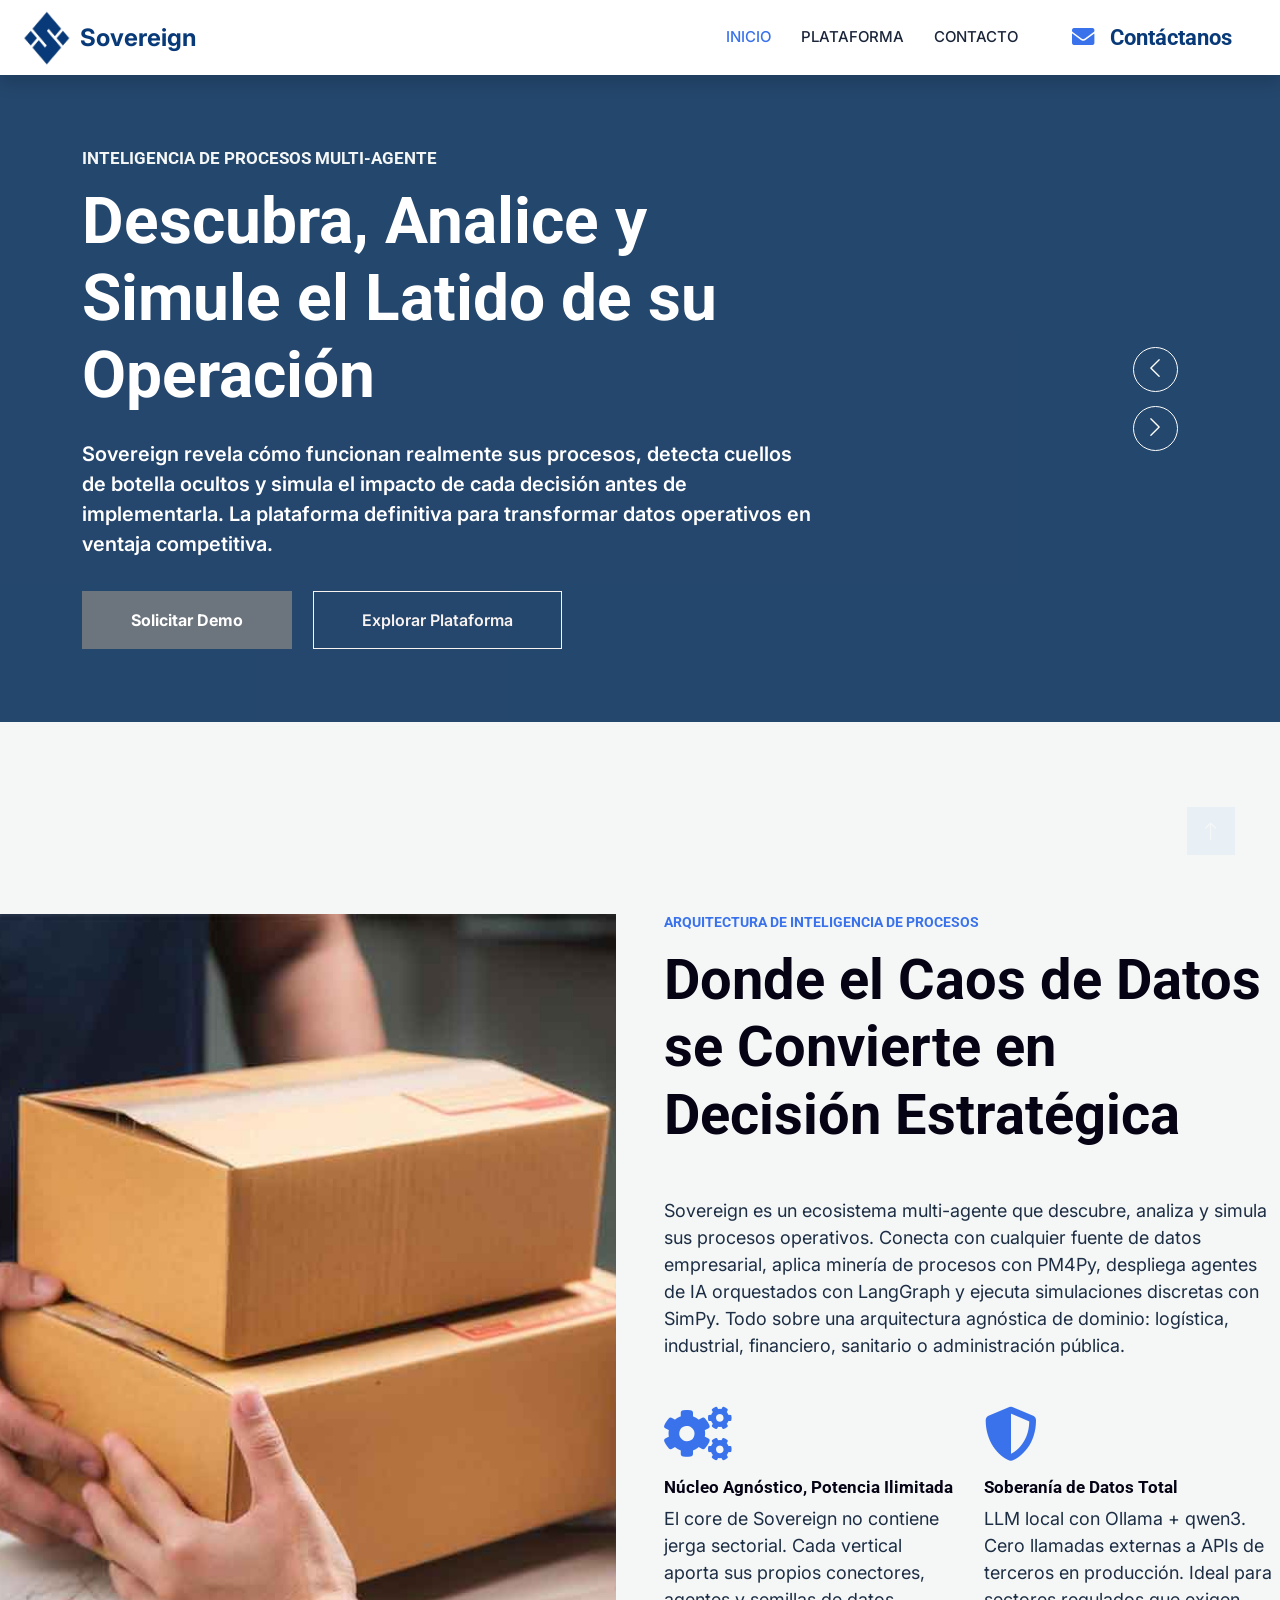
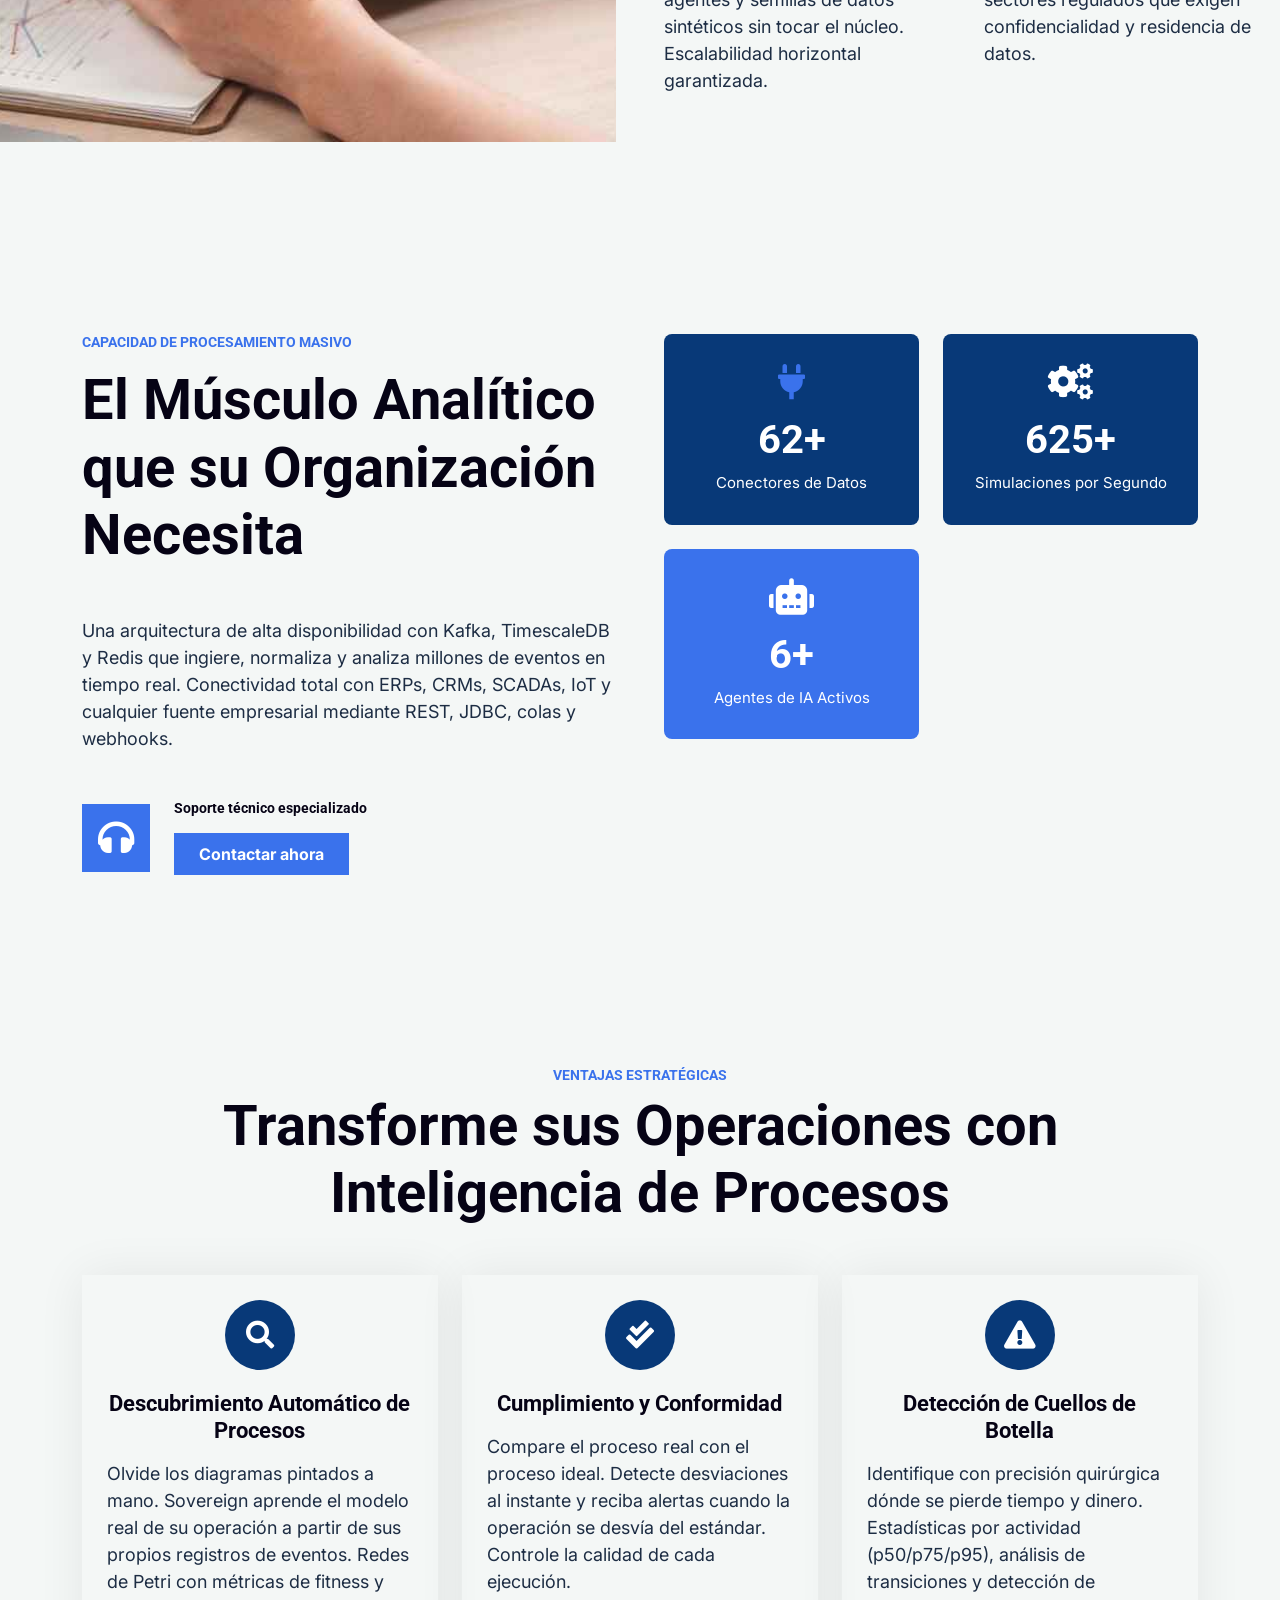
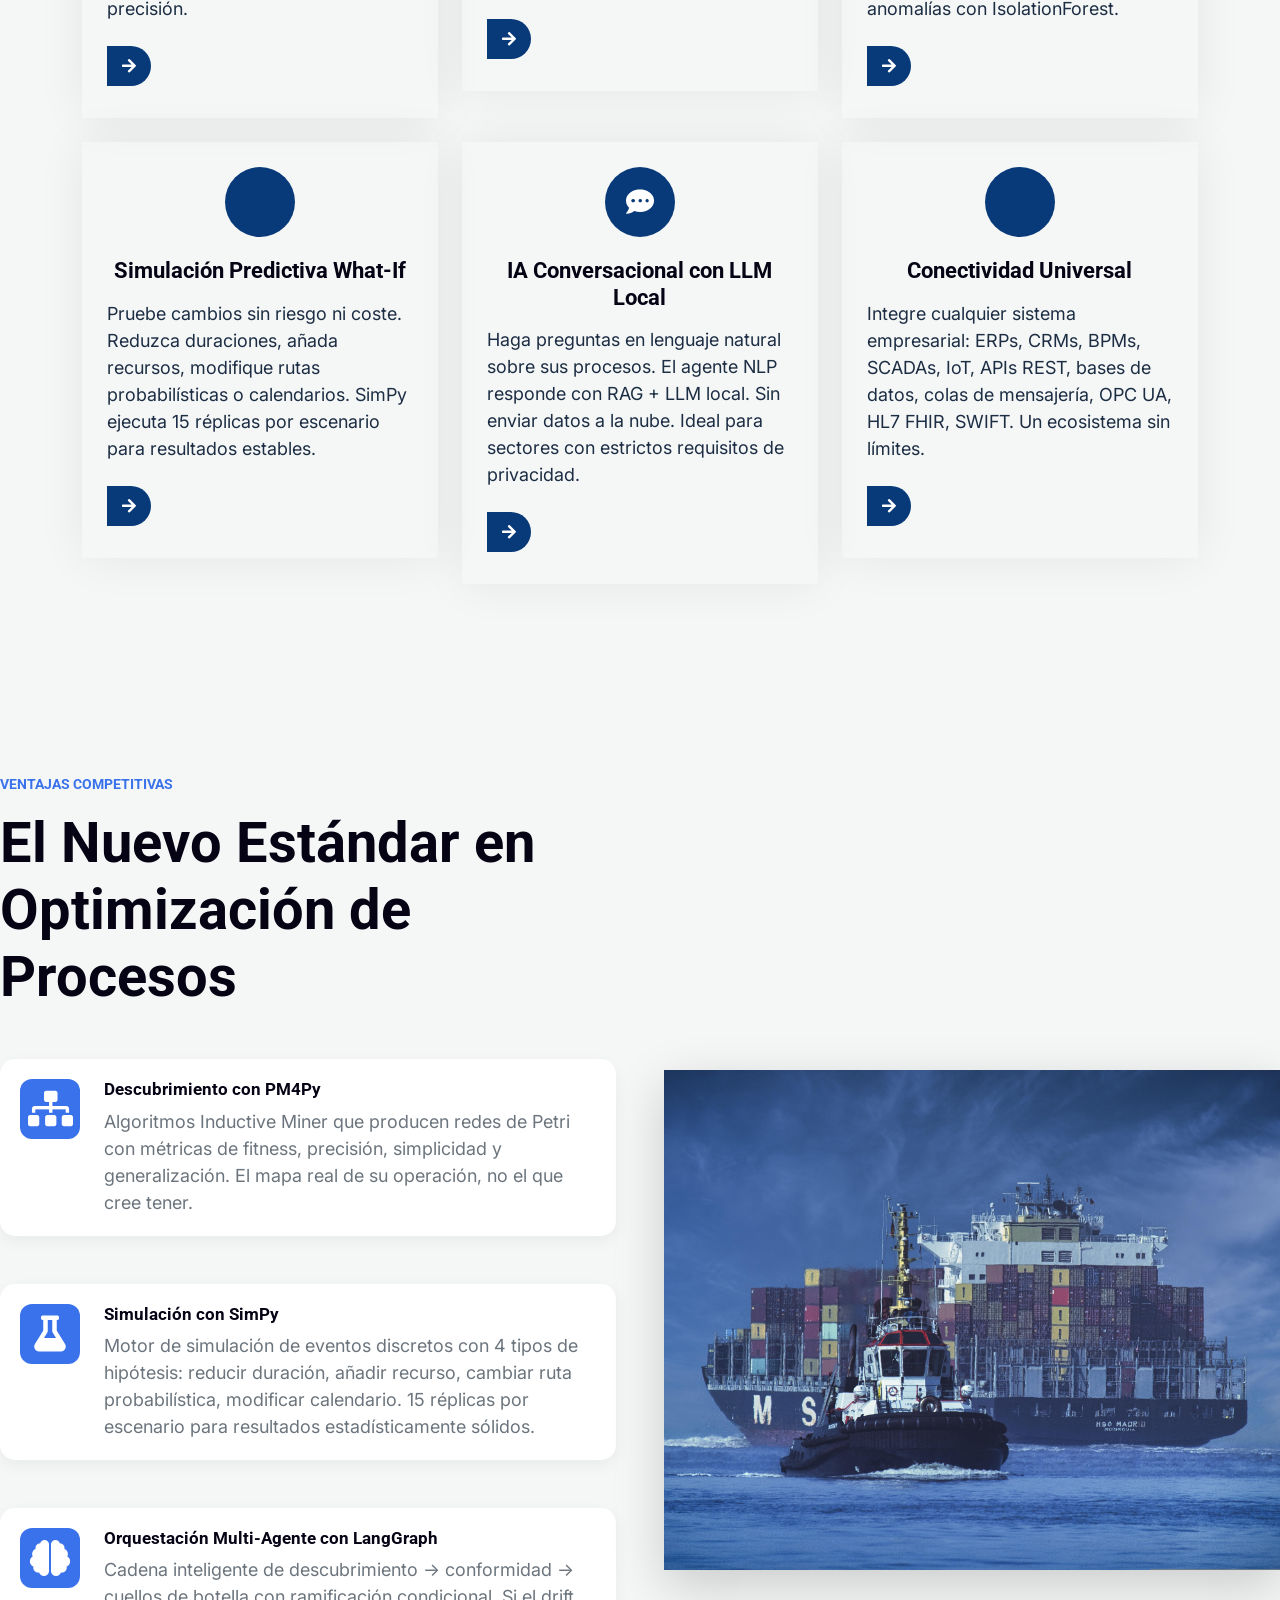
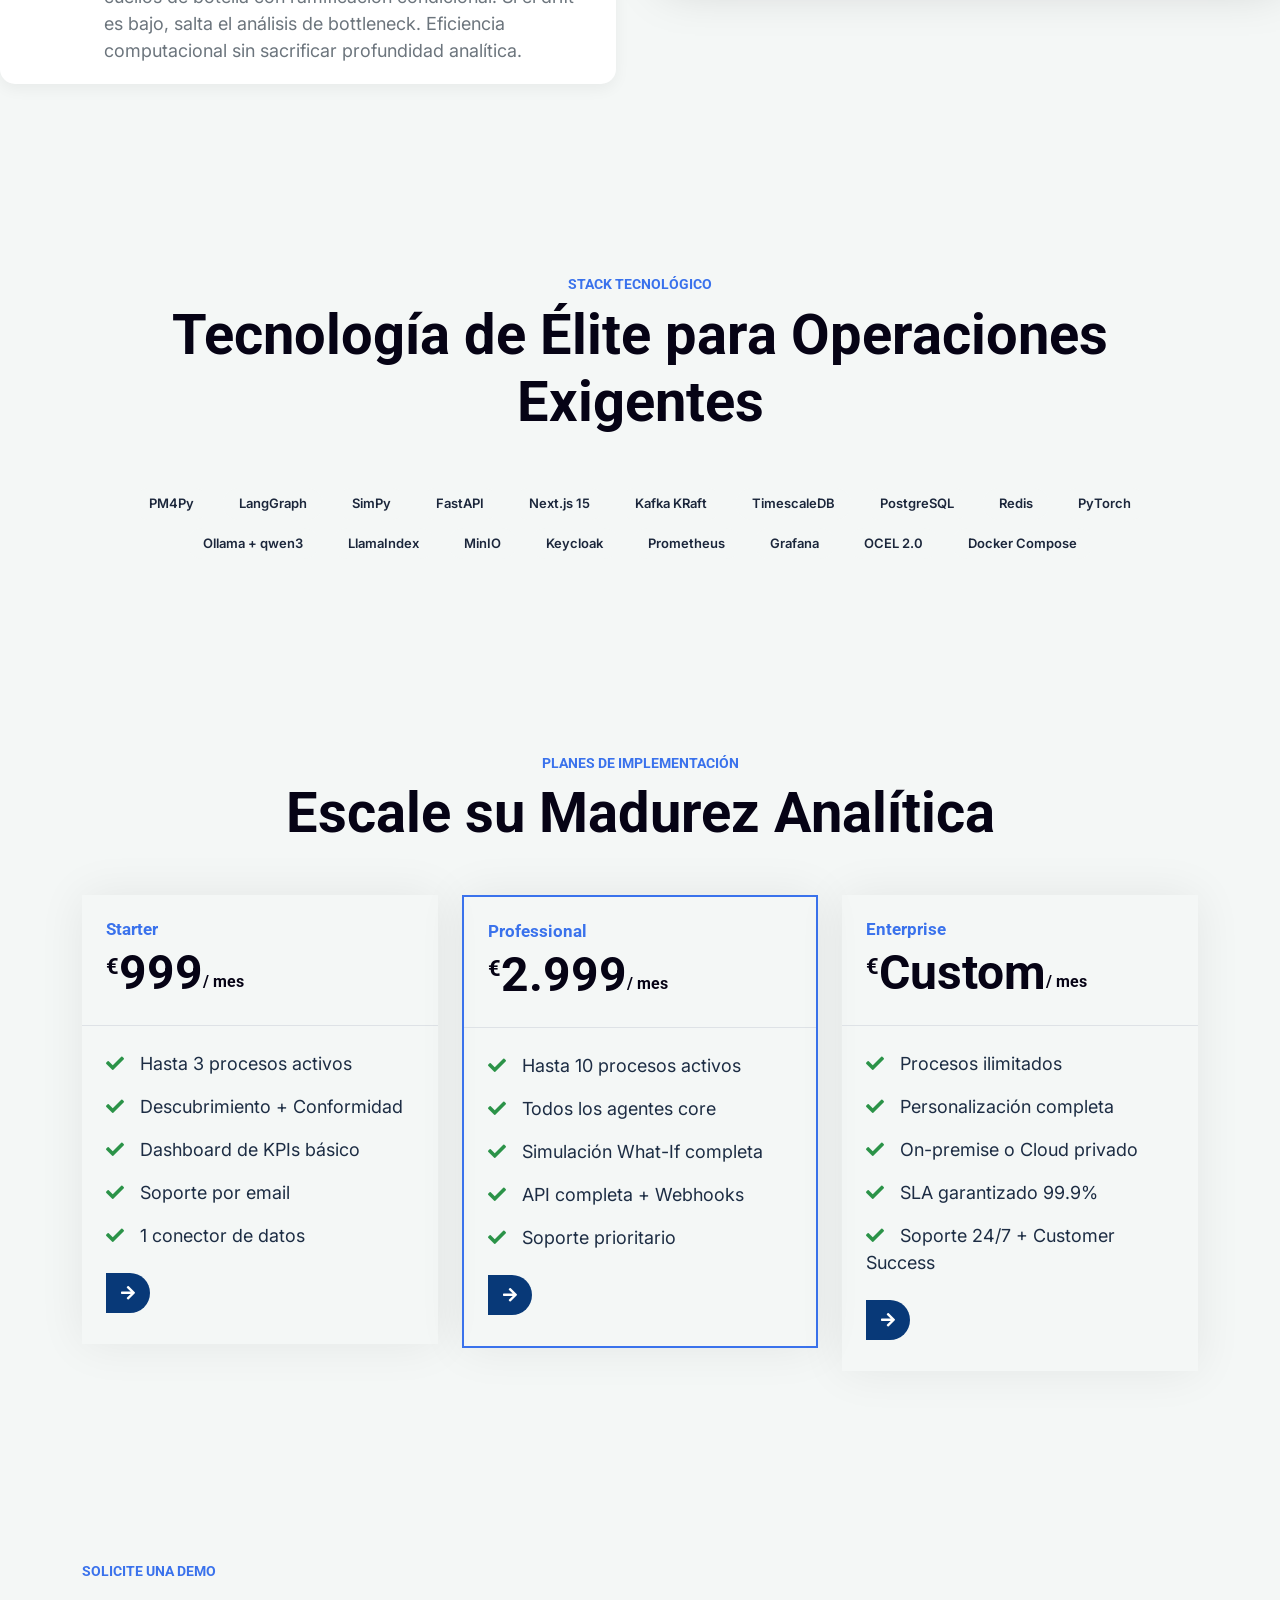
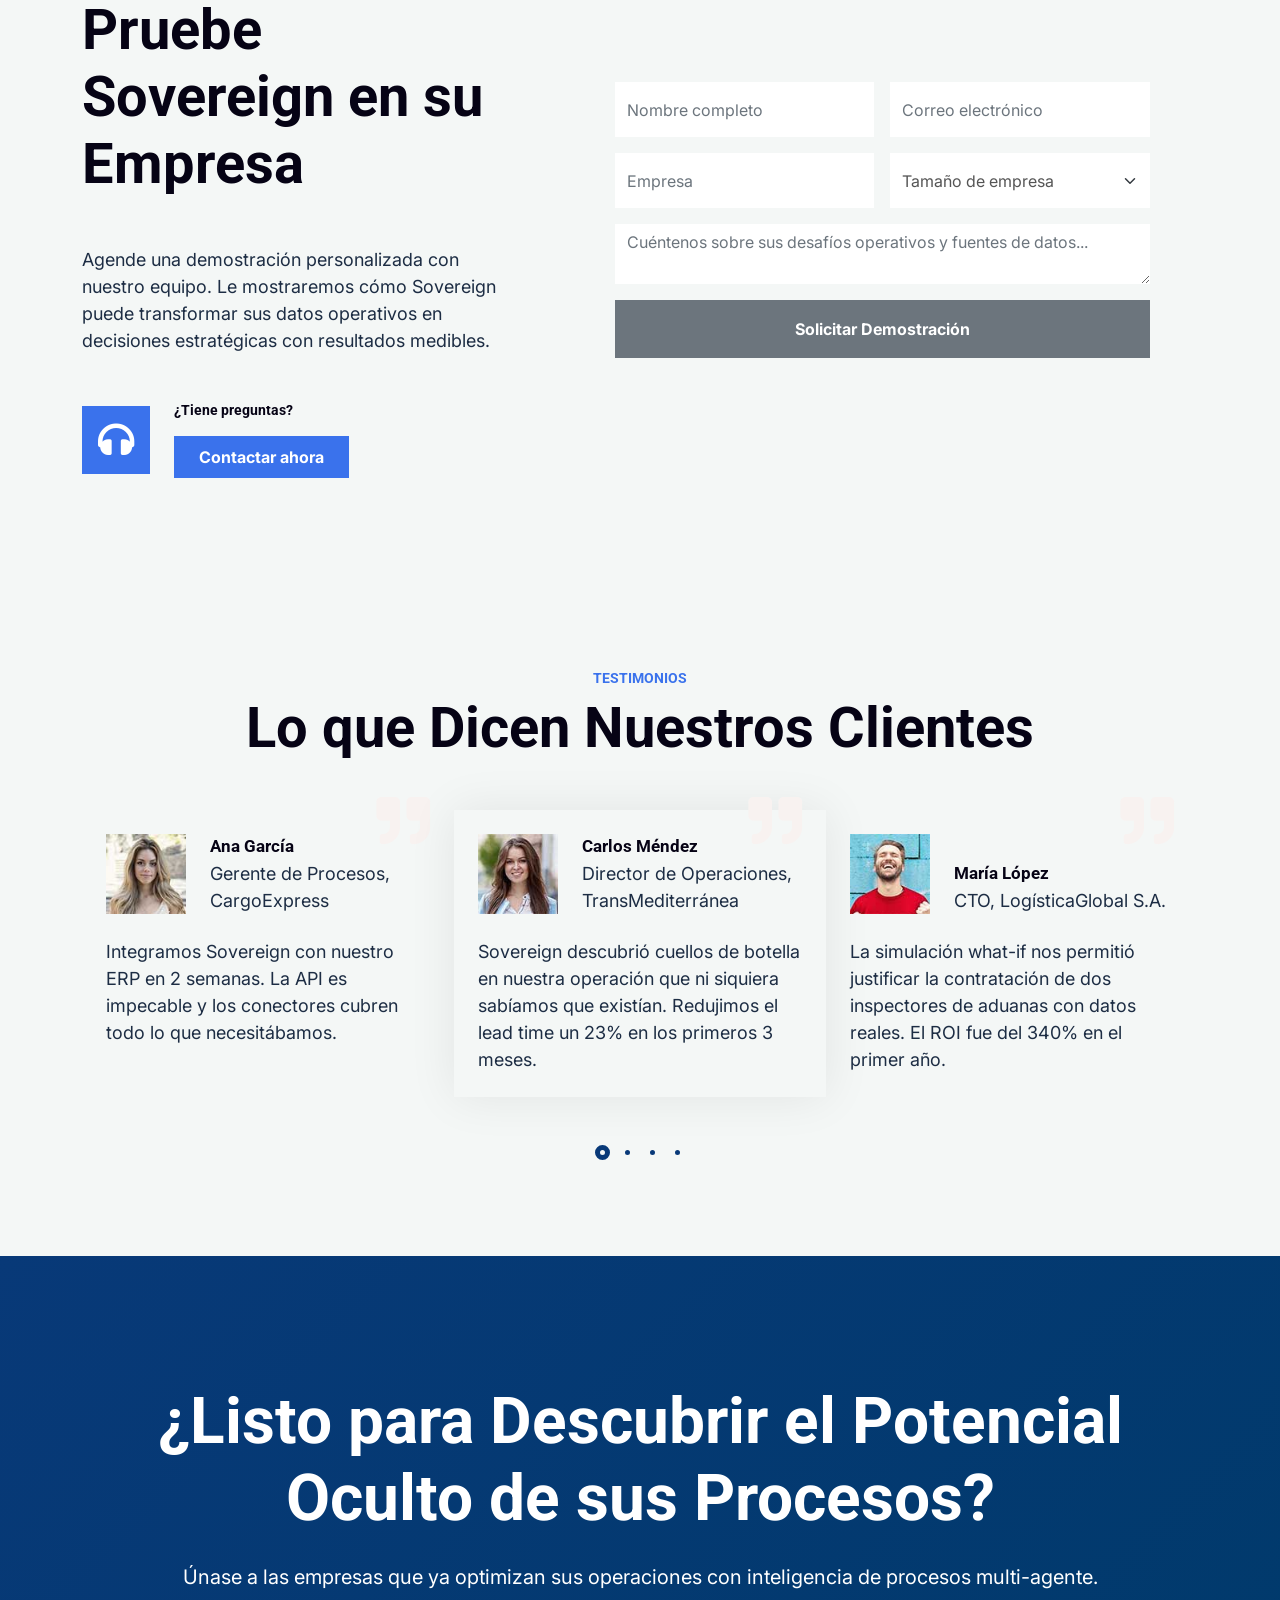
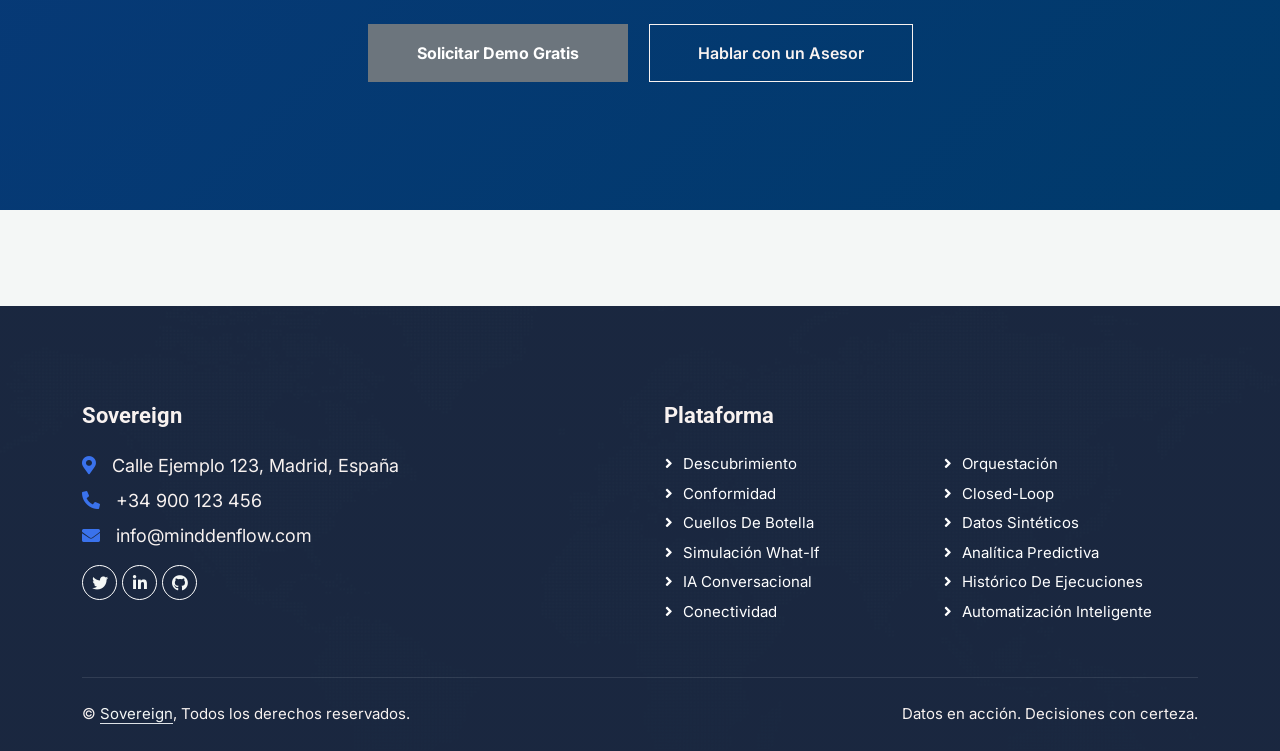
==== commit d2fac4db: "Update navbar logo to Sovereign logo" ====
--- a/index.html
+++ b/index.html
@@ -3,9 +3,9 @@
 
 <head>
     <meta charset="utf-8">
-    <title>Mindden Flow | Minería de Procesos y Simulación Predictiva Multi-Agente</title>
+    <title>Sovereign | Minería de Procesos y Simulación Predictiva Multi-Agente</title>
     <meta content="width=device-width, initial-scale=1.0" name="viewport">
-    <meta content="Mindden Flow: plataforma de minería de procesos, simulación what-if y agentes de IA para optimizar operaciones empresariales. Descubrimiento, conformidad, cuellos de botella y simulación predictiva." name="description">
+    <meta content="Sovereign: plataforma de minería de procesos, simulación what-if y agentes de IA para optimizar operaciones empresariales. Descubrimiento, conformidad, cuellos de botella y simulación predictiva." name="description">
     <meta content="minería de procesos, process mining, simulación predictiva, IA multi-agente, LangGraph, PM4Py, SimPy, optimización operativa" name="keywords">
 
     <!-- Favicon -->
@@ -44,10 +44,8 @@
     <!-- Navbar Start -->
     <nav class="navbar navbar-expand-lg bg-white navbar-light shadow sticky-top p-0">
         <a href="index.html" class="navbar-brand d-flex align-items-center px-4 px-lg-5">
-            <div class="d-flex align-items-center justify-content-center rounded-circle me-2" style="width: 45px; height: 45px; background: linear-gradient(135deg, var(--primary), var(--secondary));">
-                <i class="fa fa-project-diagram text-white" style="font-size: 1.3rem;"></i>
-            </div>
-            <span class="fw-bold" style="color: var(--primary); font-size: 1.5rem;">Mindden Flow</span>
+            <img src="img/logo sobereign.png" alt="Sovereign Logo" style="height: 60px; width: auto;" class="me-2">
+            <span class="fw-bold" style="color: var(--primary); font-size: 1.5rem;">Sovereign</span>
         </a>
         <button type="button" class="navbar-toggler me-4" data-bs-toggle="collapse" data-bs-target="#navbarCollapse">
             <span class="navbar-toggler-icon"></span>
@@ -77,7 +75,7 @@
                             <div class="col-10 col-lg-8">
                                  <h5 class="text-uppercase mb-3 animated slideInDown" style="color: var(--light);">Inteligencia de Procesos Multi-Agente</h5>
                                  <h1 class="display-3 text-white animated slideInDown mb-4">Descubra, Analice y Simule el Latido de su Operación</h1>
-                                 <p class="fs-5 fw-medium text-white mb-4 pb-2">Mindden Flow revela cómo funcionan realmente sus procesos, detecta cuellos de botella ocultos y simula el impacto de cada decisión antes de implementarla. La plataforma definitiva para transformar datos operativos en ventaja competitiva.</p>
+                                 <p class="fs-5 fw-medium text-white mb-4 pb-2">Sovereign revela cómo funcionan realmente sus procesos, detecta cuellos de botella ocultos y simula el impacto de cada decisión antes de implementarla. La plataforma definitiva para transformar datos operativos en ventaja competitiva.</p>
                                 <a href="contact.html" class="btn py-md-3 px-md-5 me-3 animated slideInLeft" style="background-color: var(--accent); color: #FFFFFF; font-weight: 700;">Solicitar Demo</a>
                                 <a href="service.html" class="btn btn-outline-light py-md-3 px-md-5 animated slideInRight">Explorar Plataforma</a>
                             </div>
@@ -86,14 +84,14 @@
                 </div>
             </div>
             <div class="owl-carousel-item position-relative">
-                <video class="img-fluid w-100 h-100" src="img/carousel-2.mp4" style="object-fit: cover;" autoplay loop muted playsinline></video>
+                <video class="img-fluid w-100 h-100" src="img/carousel-1.mp4" style="object-fit: cover;" autoplay loop muted playsinline></video>
                 <div class="position-absolute top-0 start-0 w-100 h-100 d-flex align-items-center" style="background: rgba(0, 40, 85, .85);">
                     <div class="container">
                         <div class="row justify-content-start">
                             <div class="col-10 col-lg-8">
                                  <h5 class="text-uppercase mb-3 animated slideInDown" style="color: var(--secondary);">Simulación Predictiva Avanzada</h5>
                                  <h1 class="display-3 text-white animated slideInDown mb-4">Anticípese al Futuro con Escenarios <span style="color: var(--secondary);">What-If</span></h1>
-                                 <p class="fs-5 fw-medium text-white mb-4 pb-2">¿Qué ocurre si añade un inspector de aduanas? ¿Y si cambia la capacidad de su almacén? Mindden Flow simula cientos de escenarios en segundos para que tome decisiones con certeza, no con corazonadas.</p>
+                                 <p class="fs-5 fw-medium text-white mb-4 pb-2">¿Qué ocurre si añade un inspector de aduanas? ¿Y si cambia la capacidad de su almacén? Sovereign simula cientos de escenarios en segundos para que tome decisiones con certeza, no con corazonadas.</p>
                                 
                                 <a href="contact.html" class="btn btn-outline-light py-md-3 px-md-5 animated slideInRight">Hablar con un Experto</a>
                             </div>
@@ -112,18 +110,18 @@
             <div class="row g-5 mx-lg-0">
                 <div class="col-lg-6 ps-lg-0 wow fadeInLeft" data-wow-delay="0.1s" style="min-height: 400px;">
                     <div class="position-relative h-100">
-                        <img class="position-absolute img-fluid w-100 h-100" src="img/about.jpg" style="object-fit: cover;" alt="Mindden Flow Plataforma">
+                        <img class="position-absolute img-fluid w-100 h-100" src="img/about.jpg" style="object-fit: cover;" alt="Sovereign Plataforma">
                     </div>
                 </div>
                 <div class="col-lg-6 about-text wow fadeInUp" data-wow-delay="0.3s">
                      <h6 class="text-uppercase mb-3" style="color: var(--teal);">Arquitectura de Inteligencia de Procesos</h6>
                      <h1 class="mb-5">Donde el Caos de Datos se Convierte en Decisión Estratégica</h1>
-                     <p class="mb-5">Mindden Flow es un ecosistema multi-agente que descubre, analiza y simula sus procesos operativos. Conecta con cualquier fuente de datos empresarial, aplica minería de procesos con PM4Py, despliega agentes de IA orquestados con LangGraph y ejecuta simulaciones discretas con SimPy. Todo sobre una arquitectura agnóstica de dominio: logística, industrial, financiero, sanitario o administración pública.</p>
+                     <p class="mb-5">Sovereign es un ecosistema multi-agente que descubre, analiza y simula sus procesos operativos. Conecta con cualquier fuente de datos empresarial, aplica minería de procesos con PM4Py, despliega agentes de IA orquestados con LangGraph y ejecuta simulaciones discretas con SimPy. Todo sobre una arquitectura agnóstica de dominio: logística, industrial, financiero, sanitario o administración pública.</p>
                     <div class="row g-4 mb-5">
                          <div class="col-sm-6 wow fadeIn" data-wow-delay="0.5s">
                              <i class="fa fa-cogs fa-3x mb-3" style="color: var(--secondary);"></i>
                              <h5>Núcleo Agnóstico, Potencia Ilimitada</h5>
-                             <p class="m-0">El core de Mindden Flow no contiene jerga sectorial. Cada vertical aporta sus propios conectores, agentes y semillas de datos sintéticos sin tocar el núcleo. Escalabilidad horizontal garantizada.</p>
+                             <p class="m-0">El core de Sovereign no contiene jerga sectorial. Cada vertical aporta sus propios conectores, agentes y semillas de datos sintéticos sin tocar el núcleo. Escalabilidad horizontal garantizada.</p>
                          </div>
                          <div class="col-sm-6 wow fadeIn" data-wow-delay="0.7s">
                              <i class="fa fa-shield-alt fa-3x mb-3" style="color: var(--secondary);"></i>
@@ -195,7 +193,7 @@
                             <i class="fa fa-search"></i>
                         </div>
                         <h4 class="mb-3 text-center">Descubrimiento Automático de Procesos</h4>
-                        <p>Olvide los diagramas pintados a mano. Mindden Flow aprende el modelo real de su operación a partir de sus propios registros de eventos. Redes de Petri con métricas de fitness y precisión.</p>
+                        <p>Olvide los diagramas pintados a mano. Sovereign aprende el modelo real de su operación a partir de sus propios registros de eventos. Redes de Petri con métricas de fitness y precisión.</p>
                         <a class="btn-slide mt-2" href="service.html"><i class="fa fa-arrow-right"></i><span>Ver Más</span></a>
                     </div>
                 </div>
@@ -295,7 +293,7 @@
                 </div>
                 <div class="col-lg-6 pe-lg-0 wow fadeInRight" data-wow-delay="0.1s" style="min-height: 500px;">
                     <div class="rounded-4 overflow-hidden shadow-lg" style="box-shadow: 0 20px 40px rgba(0,0,0,0.2); height: 500px; margin-top: 180px;">
-                        <img class="w-100 h-100" src="img/barco.jpg" style="object-fit: cover;" alt="Mindden Flow Operaciones">
+                        <img class="w-100 h-100" src="img/barco.jpg" style="object-fit: cover;" alt="Sovereign Operaciones">
                     </div>
                 </div>
             </div>
@@ -411,8 +409,8 @@
             <div class="row g-5 align-items-center">
                 <div class="col-lg-5 wow fadeInUp" data-wow-delay="0.1s">
                     <h6 class="text-uppercase mb-3" style="color: var(--teal);">Solicite una Demo</h6>
-                    <h1 class="mb-5">Pruebe Mindden Flow en su Empresa</h1>
-                    <p class="mb-5">Agende una demostración personalizada con nuestro equipo. Le mostraremos cómo Mindden Flow puede transformar sus datos operativos en decisiones estratégicas con resultados medibles.</p>
+                    <h1 class="mb-5">Pruebe Sovereign en su Empresa</h1>
+                    <p class="mb-5">Agende una demostración personalizada con nuestro equipo. Le mostraremos cómo Sovereign puede transformar sus datos operativos en decisiones estratégicas con resultados medibles.</p>
                     <div class="d-flex align-items-center">
                         <i class="fa fa-headphones fa-2x flex-shrink-0 p-3 text-white" style="background-color: var(--secondary);"></i>
                         <div class="ps-4">
@@ -476,7 +474,7 @@
                             <p class="m-0">Director de Operaciones, TransMediterránea</p>
                         </div>
                     </div>
-                    <p class="mb-0">Mindden Flow descubrió cuellos de botella en nuestra operación que ni siquiera sabíamos que existían. Redujimos el lead time un 23% en los primeros 3 meses.</p>
+                    <p class="mb-0">Sovereign descubrió cuellos de botella en nuestra operación que ni siquiera sabíamos que existían. Redujimos el lead time un 23% en los primeros 3 meses.</p>
                 </div>
                 <div class="testimonial-item p-4 my-5">
                     <i class="fa fa-quote-right fa-3x text-light position-absolute top-0 end-0 mt-n3 me-4"></i>
@@ -509,7 +507,7 @@
                             <p class="m-0">Gerente de Procesos, CargoExpress</p>
                         </div>
                     </div>
-                    <p class="mb-0">Integramos Mindden Flow con nuestro ERP en 2 semanas. La API es impecable y los conectores cubren todo lo que necesitábamos.</p>
+                    <p class="mb-0">Integramos Sovereign con nuestro ERP en 2 semanas. La API es impecable y los conectores cubren todo lo que necesitábamos.</p>
                 </div>
             </div>
         </div>
@@ -534,7 +532,7 @@
         <div class="container py-5">
             <div class="row g-5">
                 <div class="col-lg-6 col-md-6">
-                    <h4 class="text-light mb-4">Mindden Flow</h4>
+                    <h4 class="text-light mb-4">Sovereign</h4>
                     <p class="mb-2"><i class="fa fa-map-marker-alt me-3" style="color: var(--secondary);"></i>Calle Ejemplo 123, Madrid, España</p>
                     <p class="mb-2"><i class="fa fa-phone-alt me-3" style="color: var(--secondary);"></i>+34 900 123 456</p>
                     <p class="mb-2"><i class="fa fa-envelope me-3" style="color: var(--secondary);"></i>info@minddenflow.com</p>
@@ -571,7 +569,7 @@
             <div class="copyright">
                 <div class="row">
                     <div class="col-md-6 text-center text-md-start mb-3 mb-md-0">
-                        &copy; <a class="border-bottom" href="#">Mindden Flow</a>, Todos los derechos reservados.
+                        &copy; <a class="border-bottom" href="#">Sovereign</a>, Todos los derechos reservados.
                     </div>
                     <div class="col-md-6 text-center text-md-end">
                         Datos en acción. Decisiones con certeza.
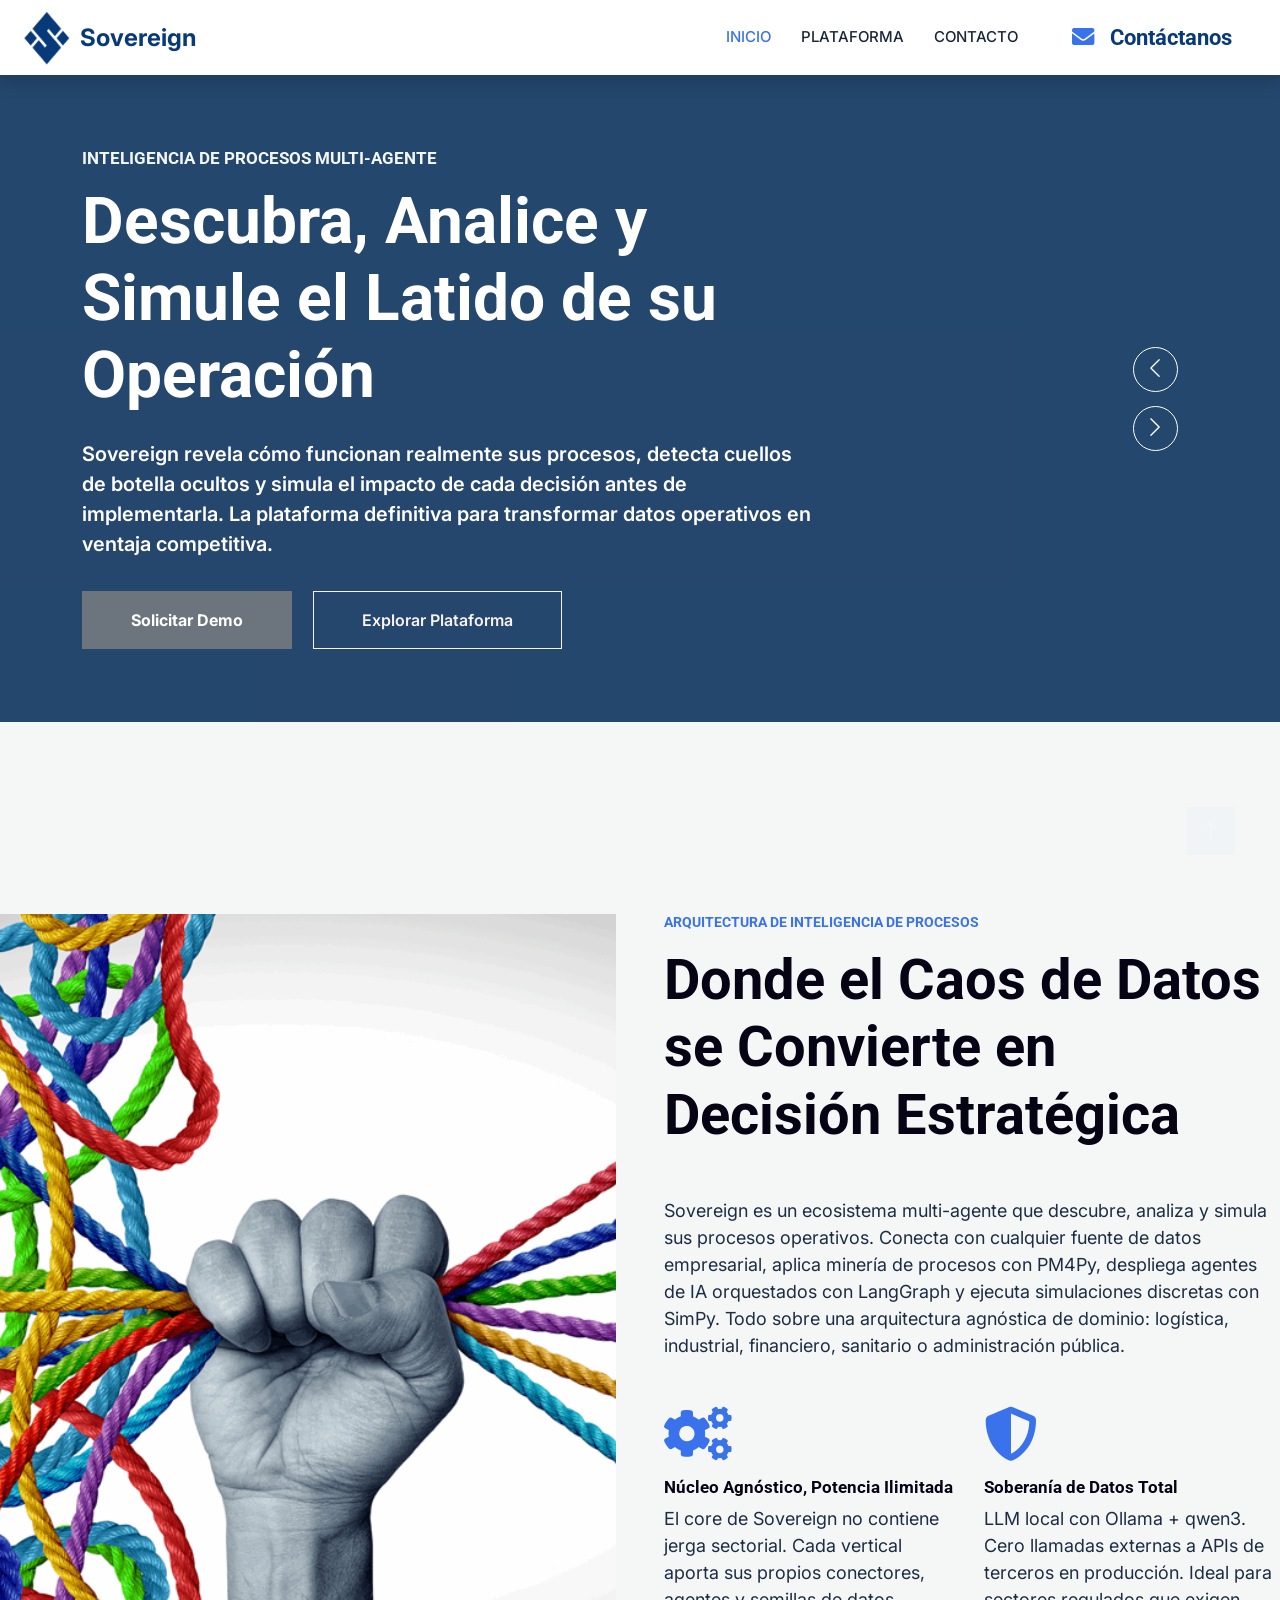
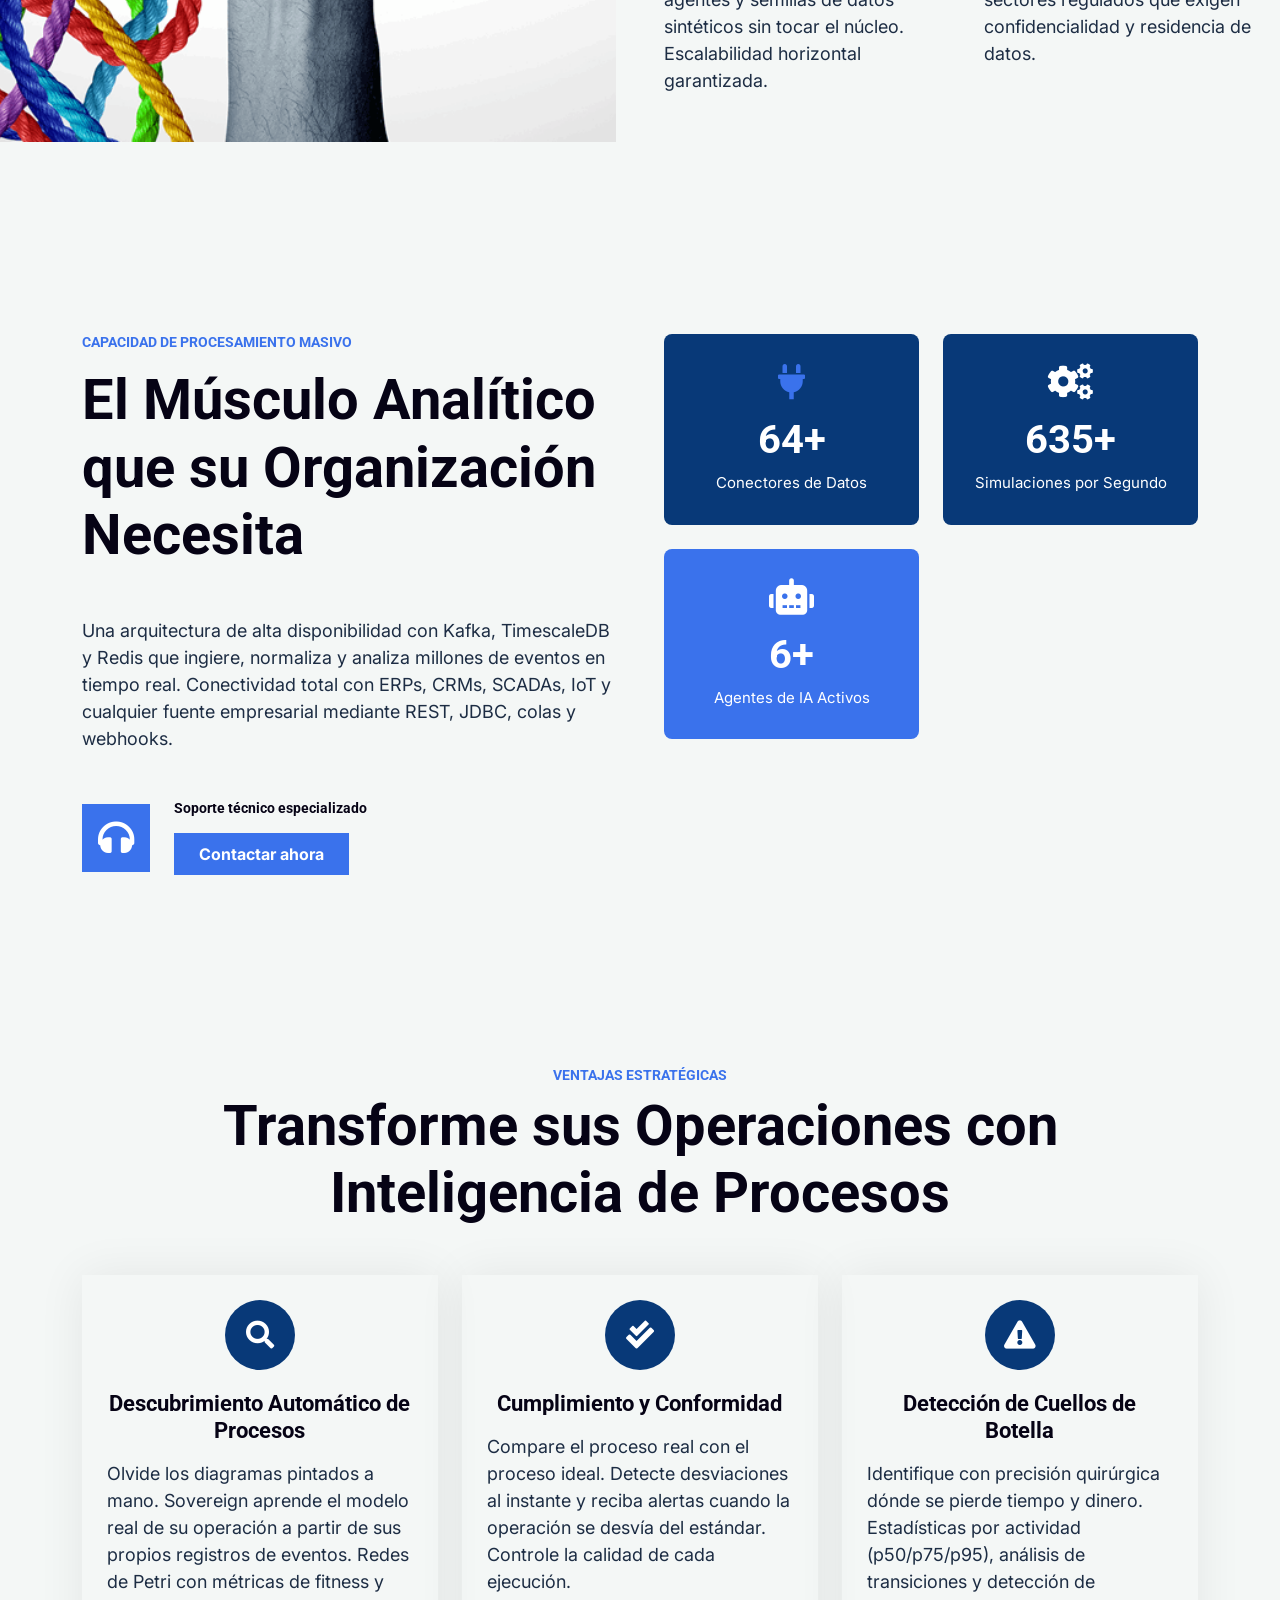
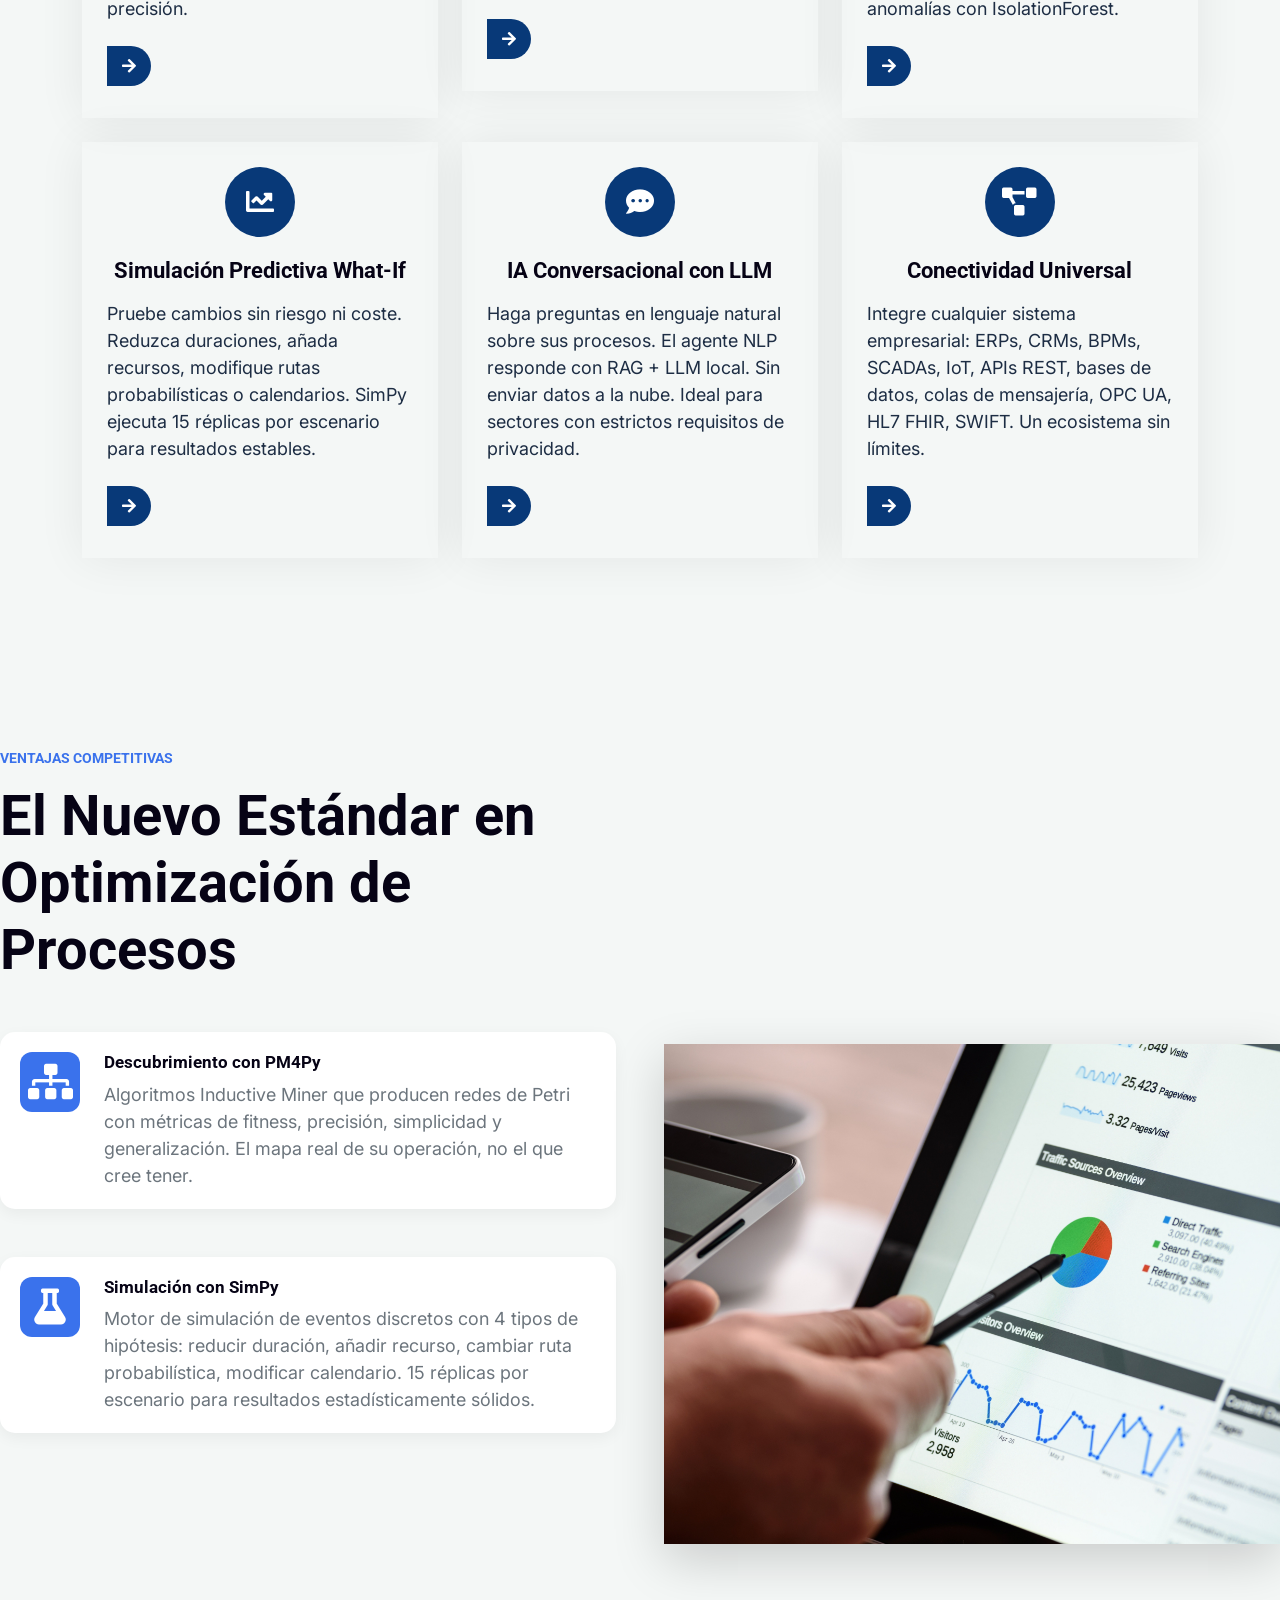
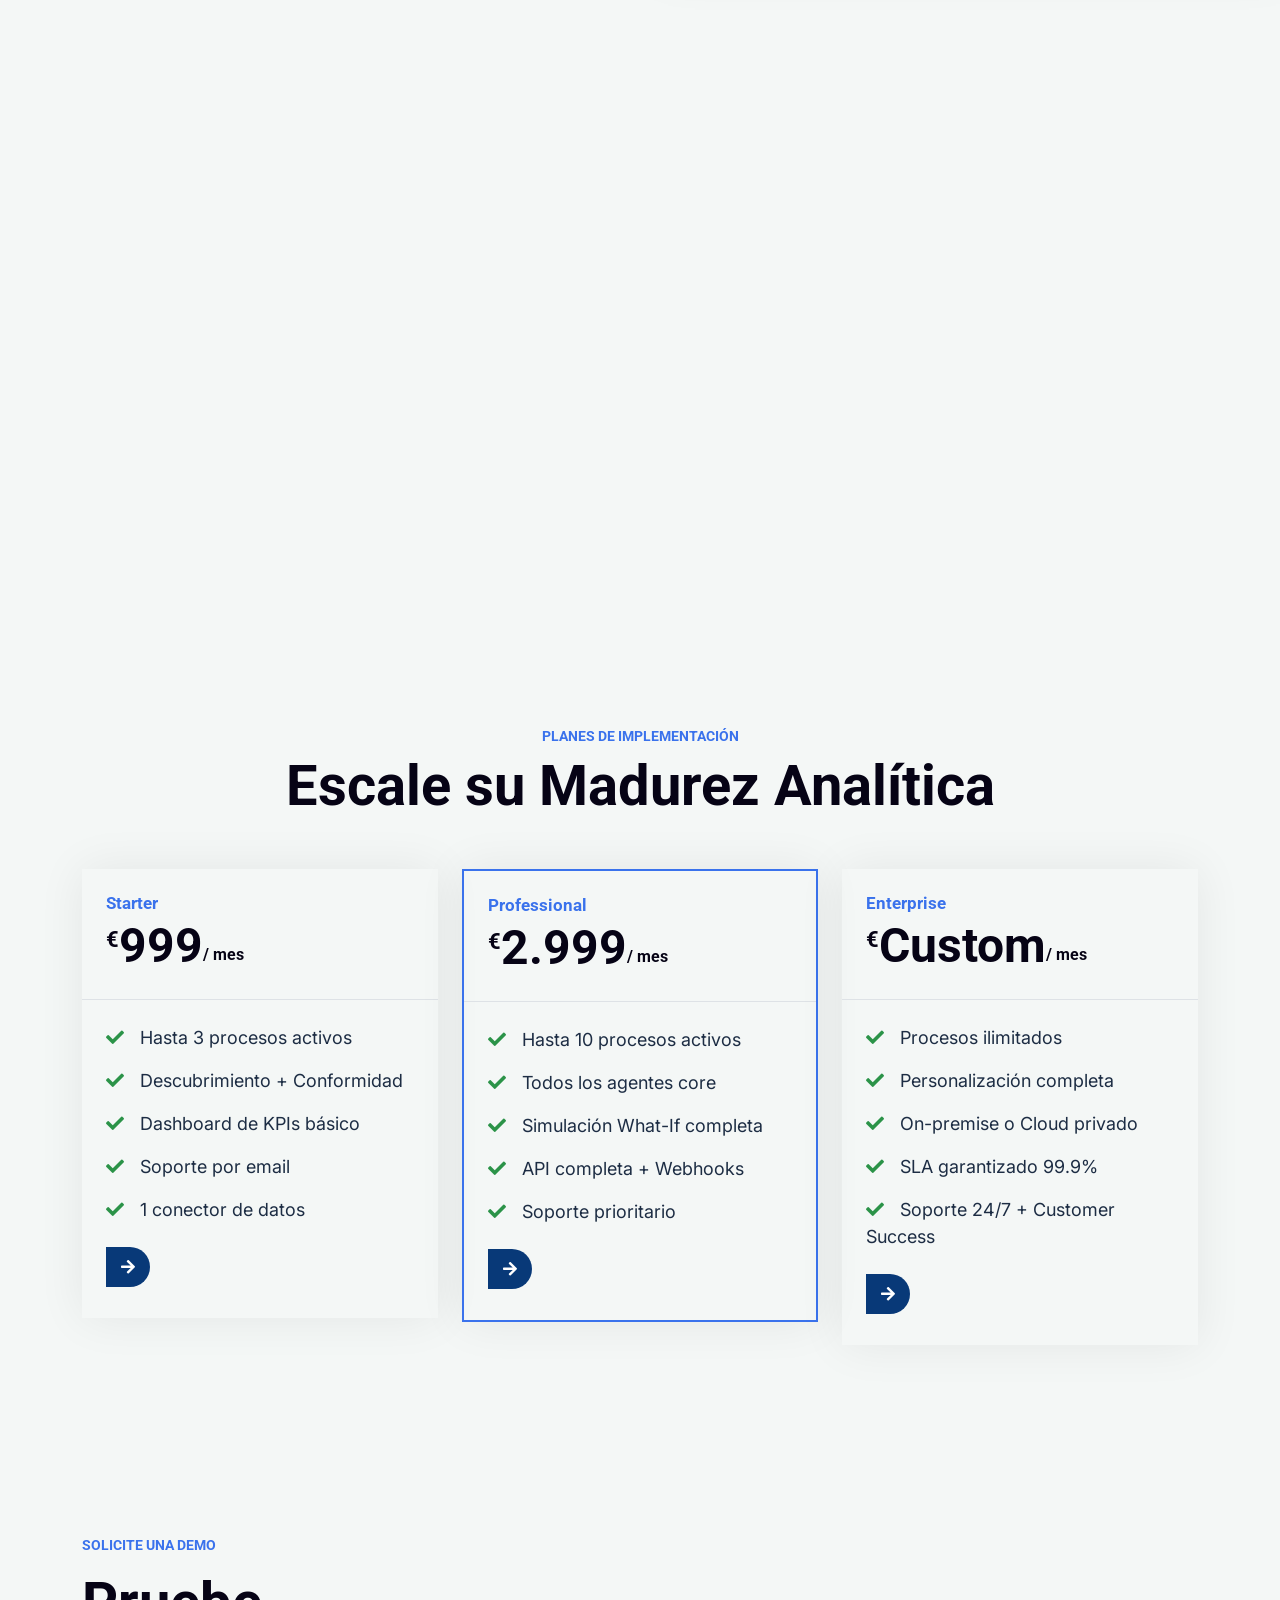
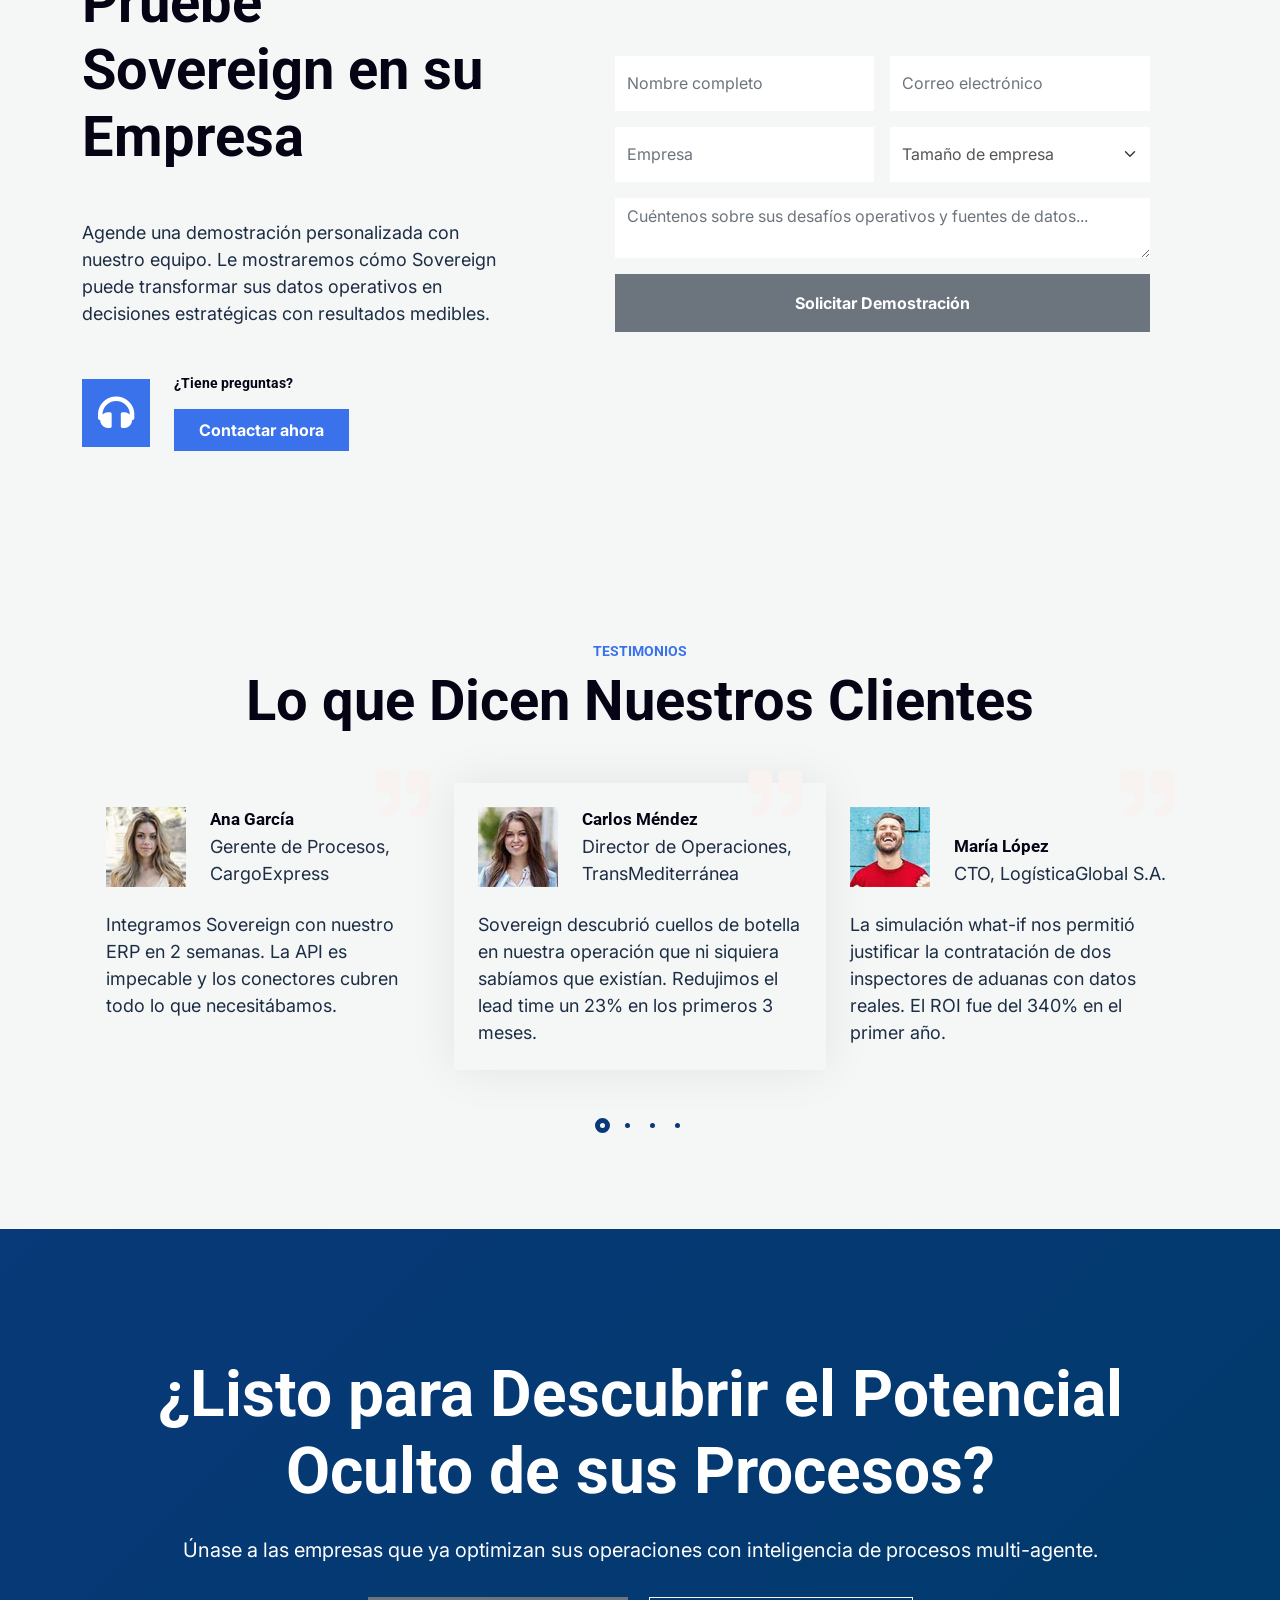
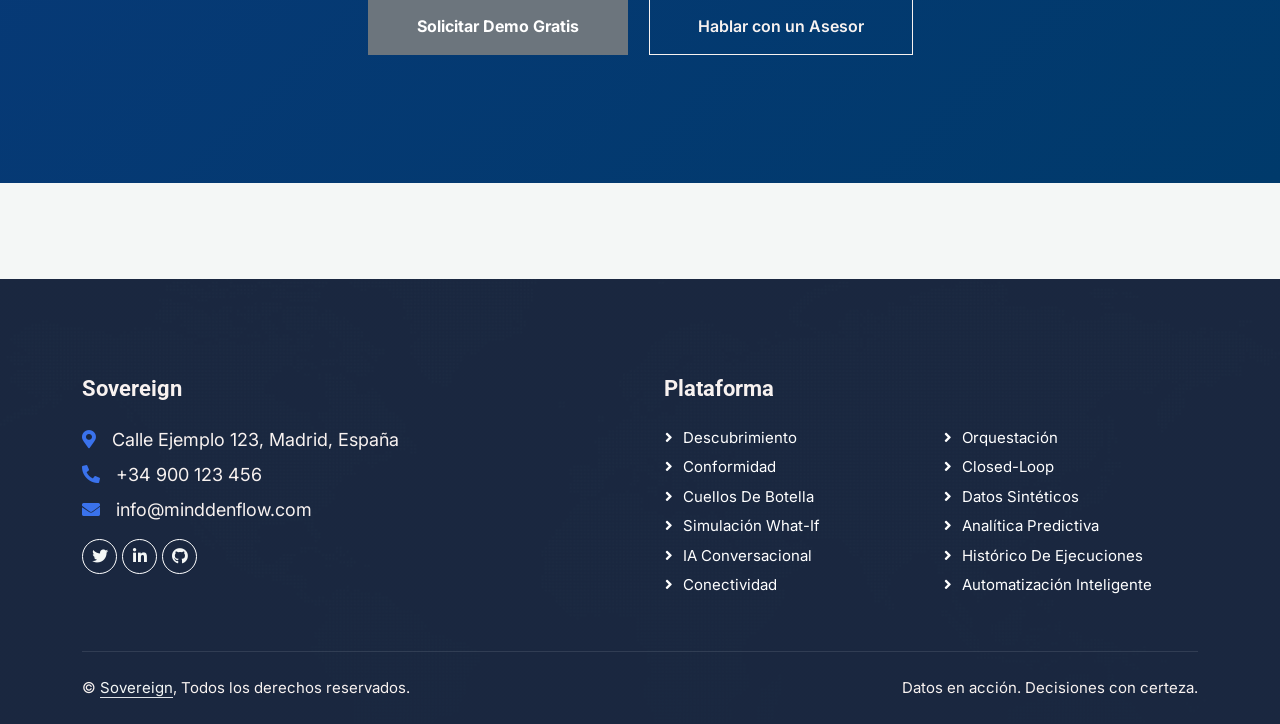
==== commit b2e29d83: "fix: change Analítica Predictiva icon to fa-chart-bar to avoid duplicate with Simulación What-If" ====
--- a/index.html
+++ b/index.html
@@ -110,7 +110,7 @@
             <div class="row g-5 mx-lg-0">
                 <div class="col-lg-6 ps-lg-0 wow fadeInLeft" data-wow-delay="0.1s" style="min-height: 400px;">
                     <div class="position-relative h-100">
-                        <img class="position-absolute img-fluid w-100 h-100" src="img/about.jpg" style="object-fit: cover;" alt="Sovereign Plataforma">
+                        <img class="position-absolute img-fluid w-100 h-100" src="img/cuerda.png" style="object-fit: cover;" alt="Sovereign Plataforma">
                     </div>
                 </div>
                 <div class="col-lg-6 about-text wow fadeInUp" data-wow-delay="0.3s">
@@ -220,7 +220,7 @@
                 <div class="col-md-6 col-lg-4 wow fadeInUp" data-wow-delay="0.3s">
                     <div class="service-item p-4 module-item">
                         <div class="module-icon mx-auto">
-                            <i class="fa fa-chart-simple"></i>
+                            <i class="fa fa-chart-line"></i>
                         </div>
                         <h4 class="mb-3 text-center">Simulación Predictiva What-If</h4>
                         <p>Pruebe cambios sin riesgo ni coste. Reduzca duraciones, añada recursos, modifique rutas probabilísticas o calendarios. SimPy ejecuta 15 réplicas por escenario para resultados estables.</p>
@@ -232,7 +232,7 @@
                         <div class="module-icon mx-auto">
                             <i class="fa fa-comment-dots"></i>
                         </div>
-                        <h4 class="mb-3 text-center">IA Conversacional con LLM Local</h4>
+                        <h4 class="mb-3 text-center">IA Conversacional con LLM</h4>
                         <p>Haga preguntas en lenguaje natural sobre sus procesos. El agente NLP responde con RAG + LLM local. Sin enviar datos a la nube. Ideal para sectores con estrictos requisitos de privacidad.</p>
                         <a class="btn-slide mt-2" href="service.html"><i class="fa fa-arrow-right"></i><span>Ver Más</span></a>
                     </div>
@@ -240,7 +240,7 @@
                 <div class="col-md-6 col-lg-4 wow fadeInUp" data-wow-delay="0.7s">
                     <div class="service-item p-4 module-item">
                         <div class="module-icon mx-auto">
-                            <i class="fa fa-circle-nodes"></i>
+                            <i class="fa fa-project-diagram"></i>
                         </div>
                         <h4 class="mb-3 text-center">Conectividad Universal</h4>
                         <p>Integre cualquier sistema empresarial: ERPs, CRMs, BPMs, SCADAs, IoT, APIs REST, bases de datos, colas de mensajería, OPC UA, HL7 FHIR, SWIFT. Un ecosistema sin límites.</p>
@@ -293,7 +293,7 @@
                 </div>
                 <div class="col-lg-6 pe-lg-0 wow fadeInRight" data-wow-delay="0.1s" style="min-height: 500px;">
                     <div class="rounded-4 overflow-hidden shadow-lg" style="box-shadow: 0 20px 40px rgba(0,0,0,0.2); height: 500px; margin-top: 180px;">
-                        <img class="w-100 h-100" src="img/barco.jpg" style="object-fit: cover;" alt="Sovereign Operaciones">
+                        <img class="w-100 h-100" src="img/optimo.jpg" style="object-fit: cover;" alt="Sovereign Operaciones">
                     </div>
                 </div>
             </div>
